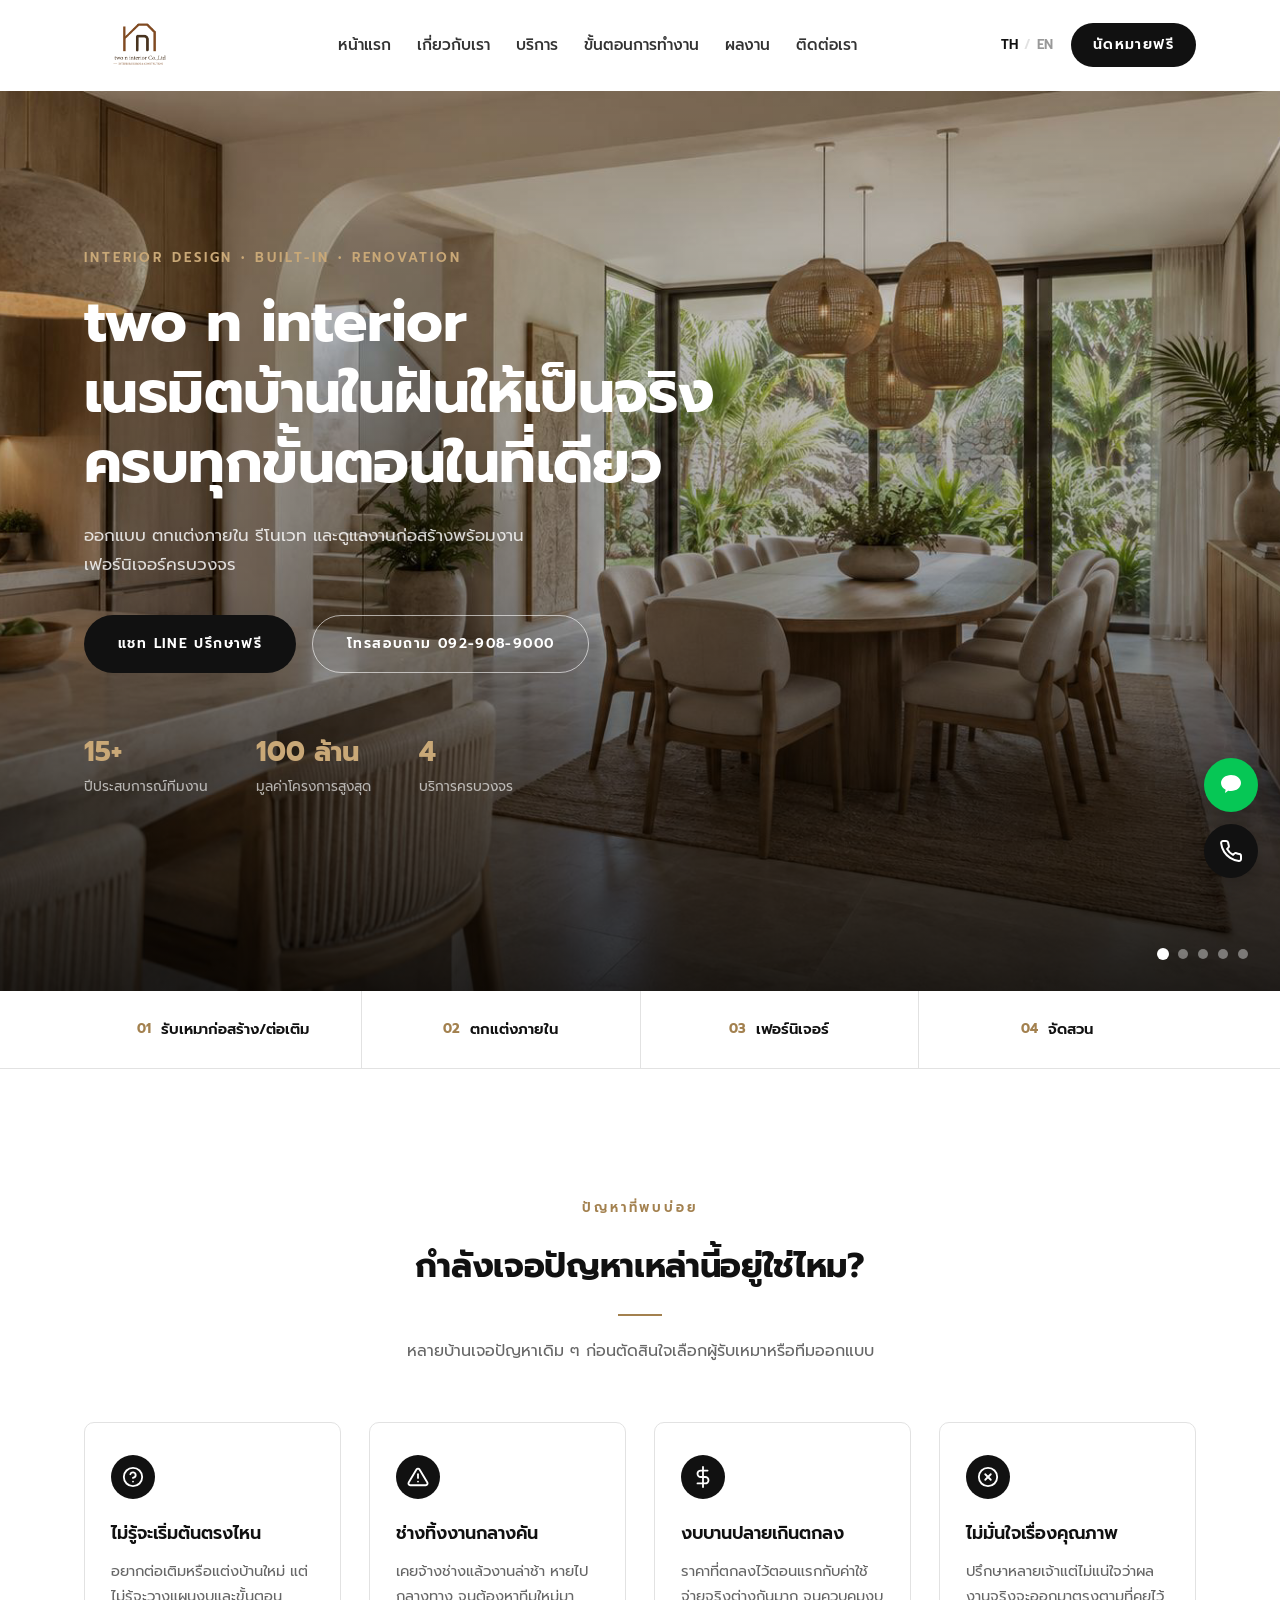
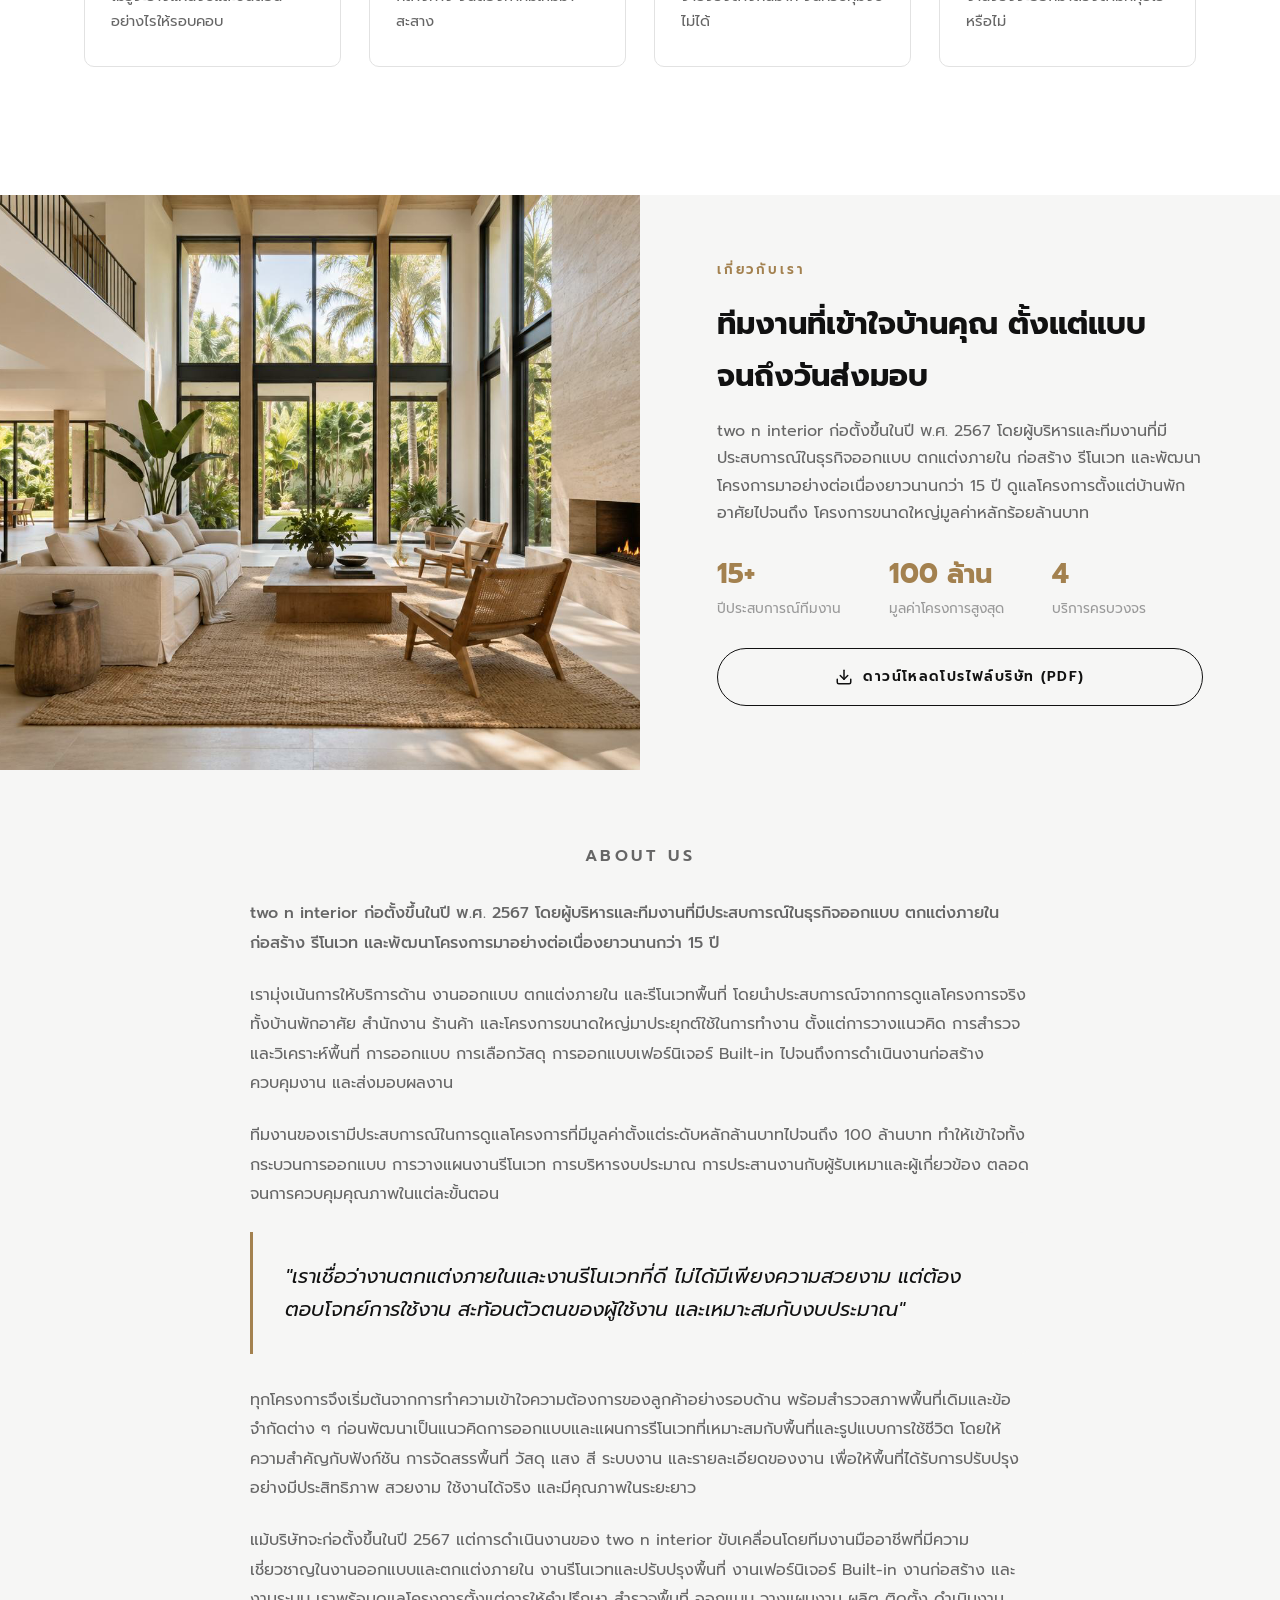
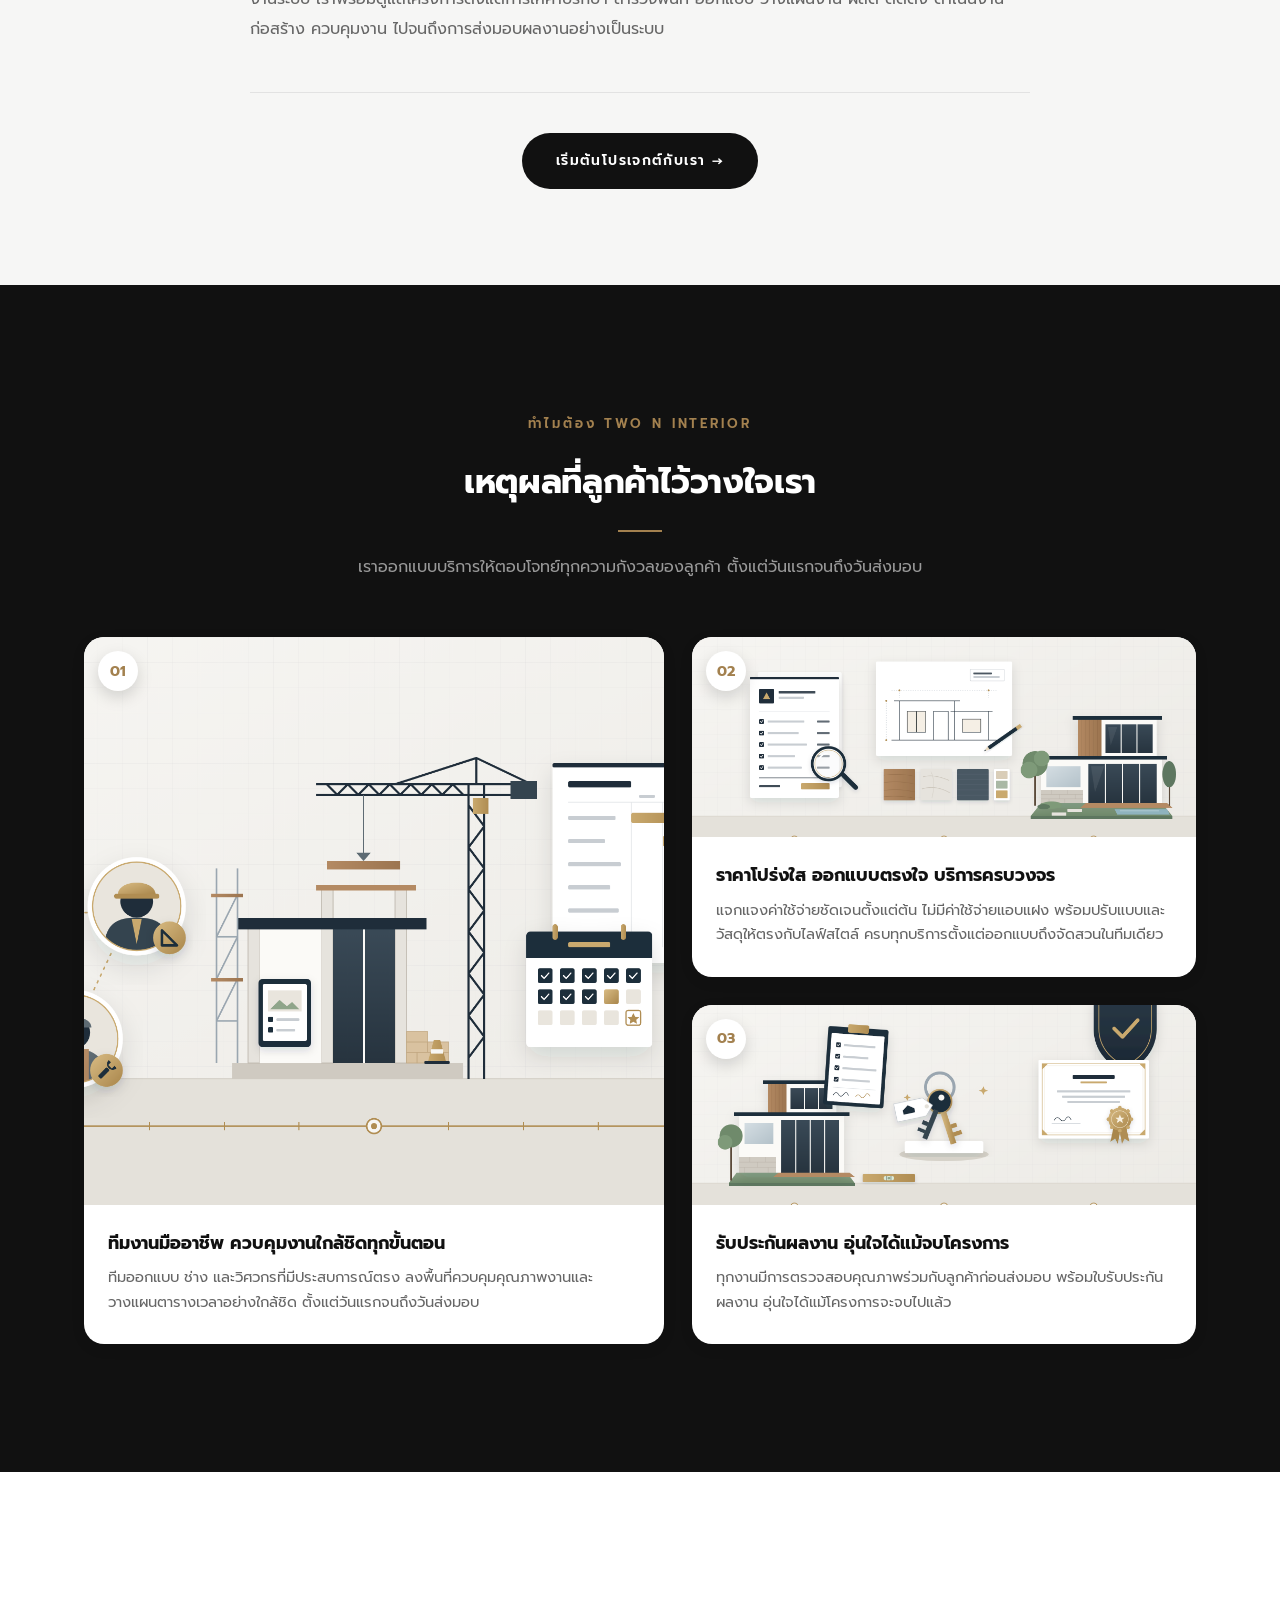
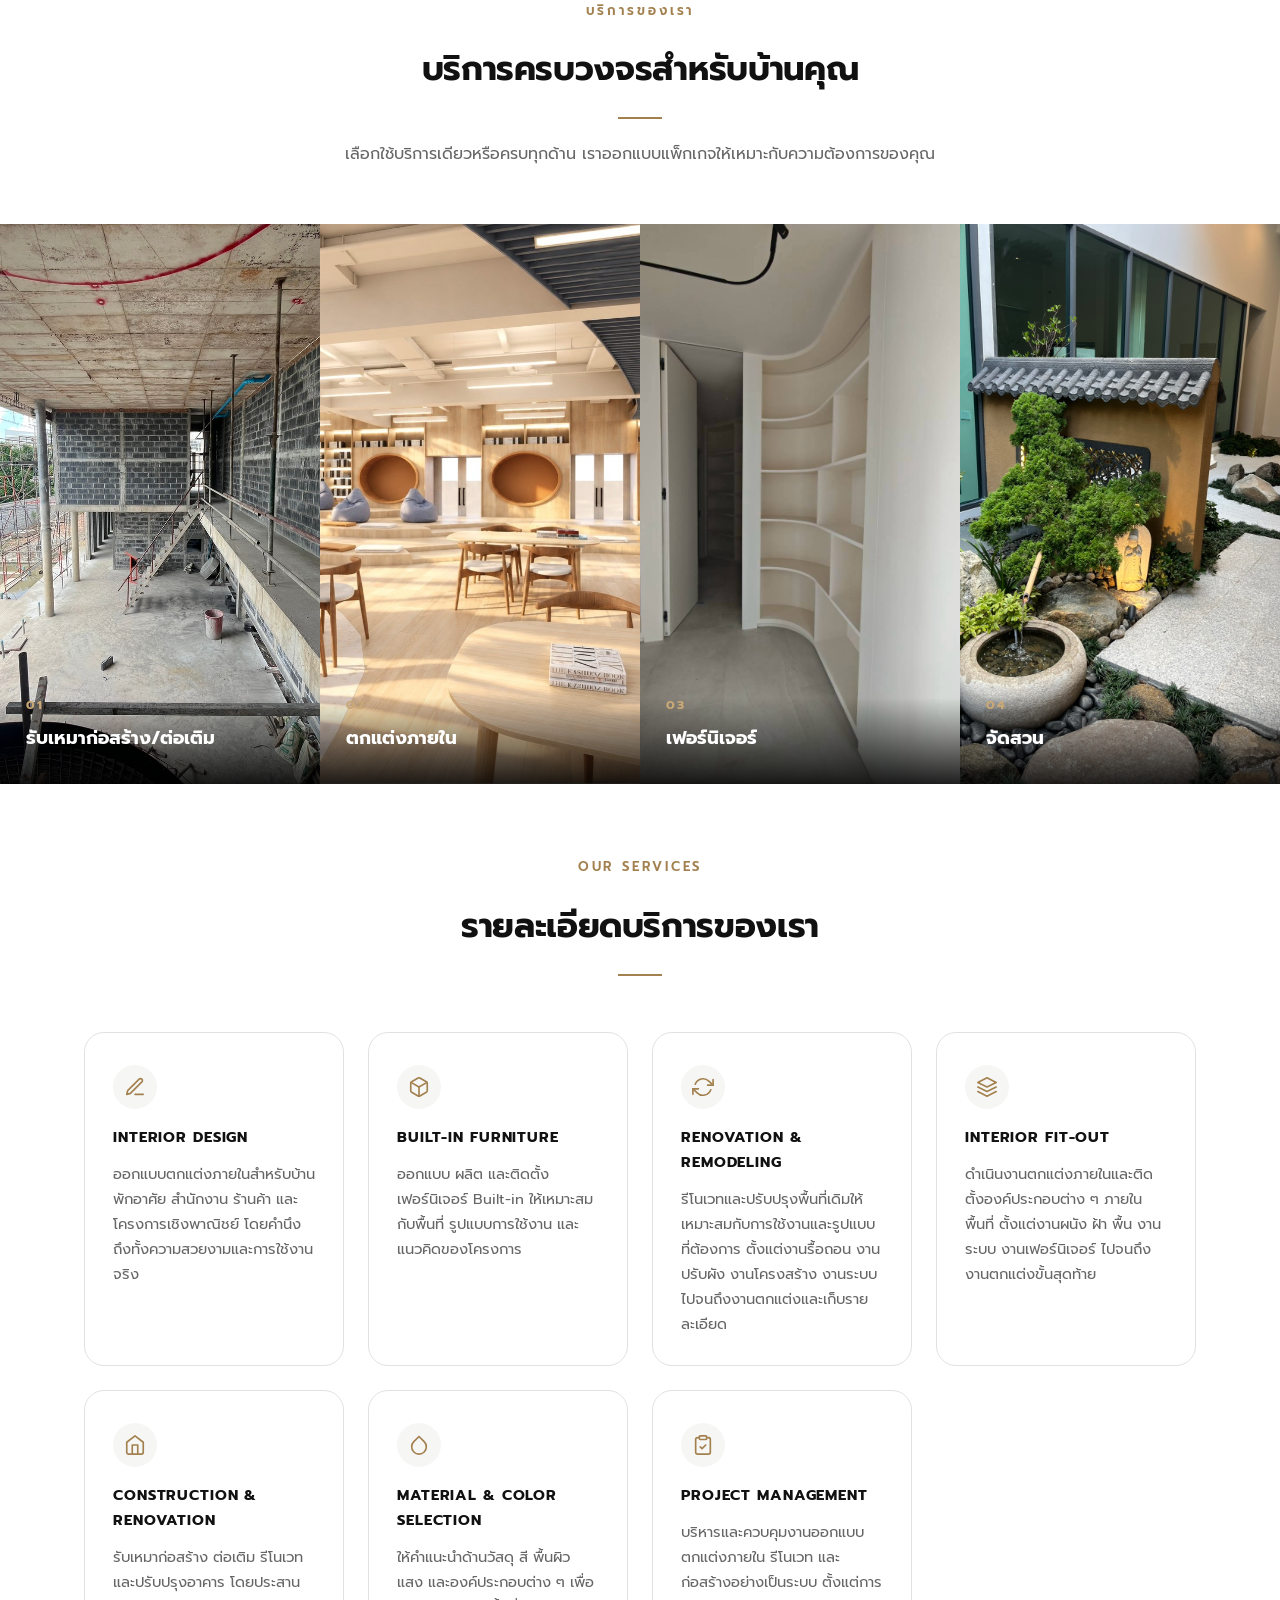
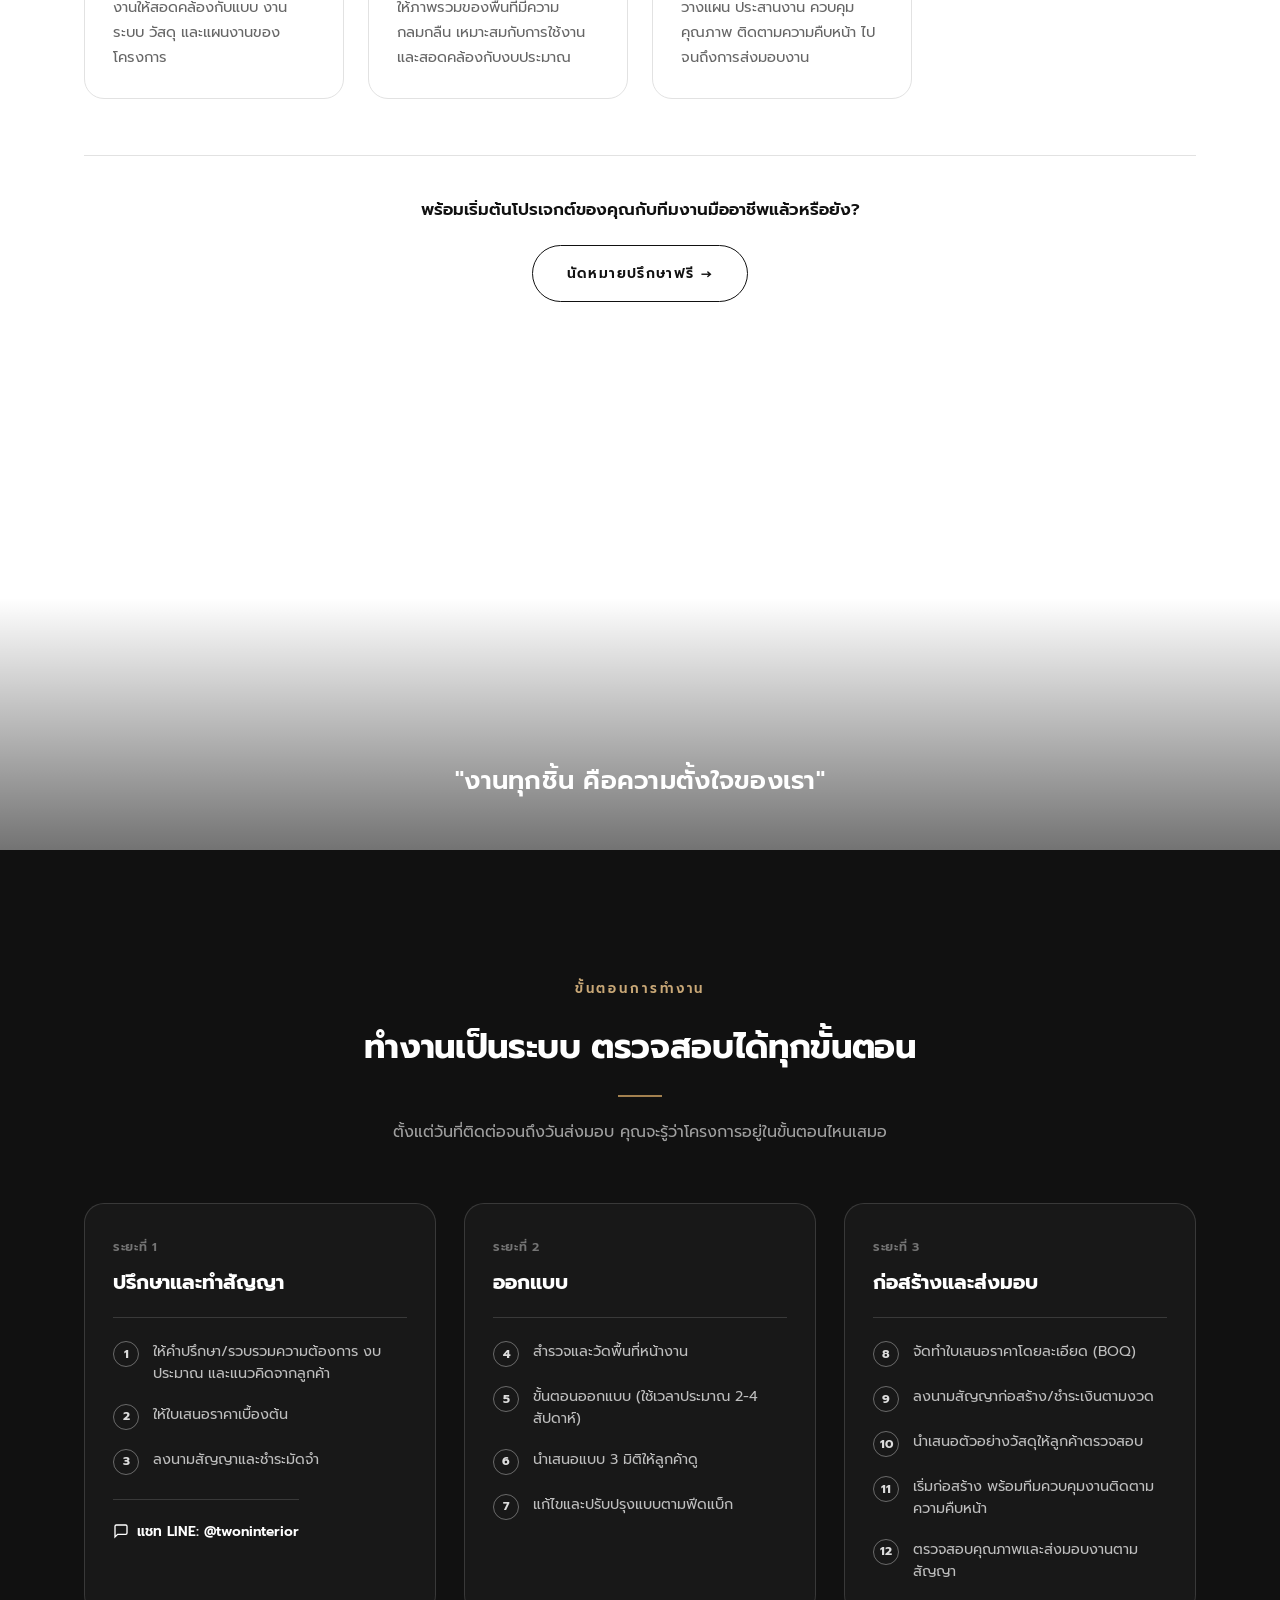
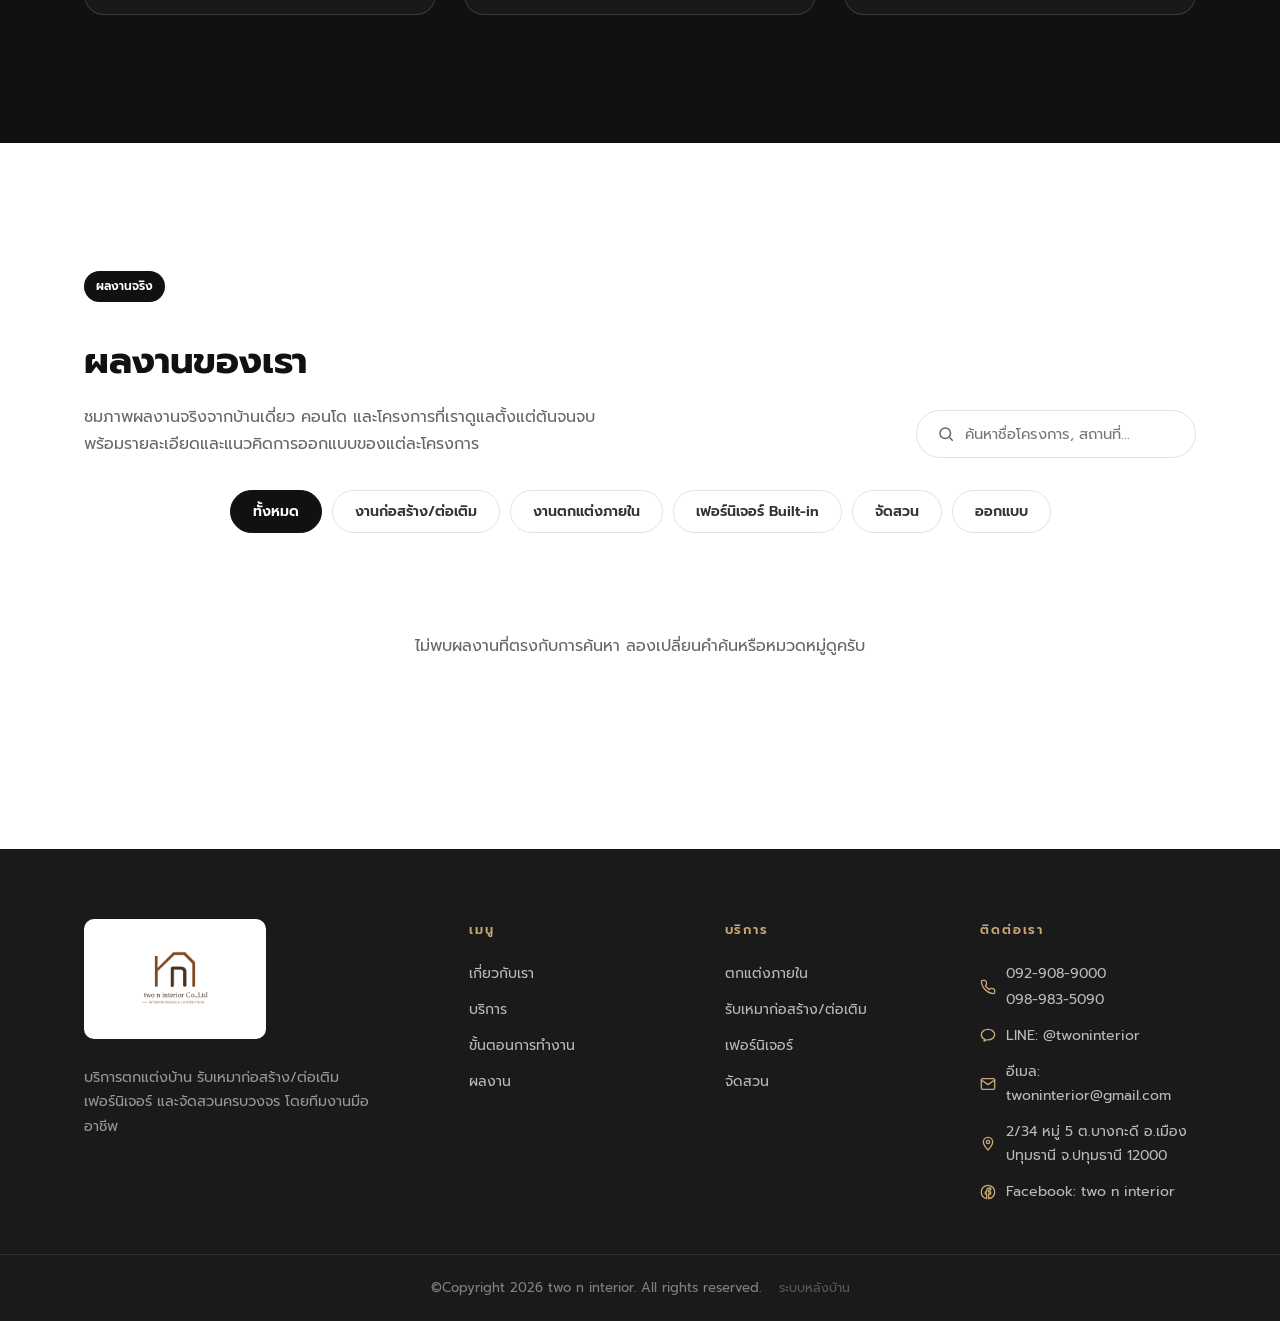
==== index.html @ a7da0d91 "Change link preview image to the Chumphon dining concept render Co-Authored-By: Claude Sonnet 5 <nor" ====
﻿<!DOCTYPE html>
<html lang="th">
<head>
<meta charset="UTF-8">
<meta name="viewport" content="width=device-width, initial-scale=1.0, viewport-fit=cover">
<title>two n interior | ตกแต่งบ้าน รับเหมาก่อสร้าง เฟอร์นิเจอร์ จัดสวน ครบวงจร</title>
<meta name="description" content="two n interior บริการตกแต่งภายใน รับเหมาก่อสร้าง/ต่อเติม เฟอร์นิเจอร์ และจัดสวนครบวงจร โดยทีมงานมืออาชีพ ราคาโปร่งใส รับประกันผลงาน">
<link rel="canonical" href="https://twoninterior.com/">
<link rel="alternate" hreflang="th" href="https://twoninterior.com/">
<link rel="alternate" hreflang="en" href="https://twoninterior.com/en/">
<link rel="alternate" hreflang="x-default" href="https://twoninterior.com/">
<meta property="og:type" content="website">
<meta property="og:site_name" content="two n interior">
<meta property="og:locale" content="th_TH">
<meta property="og:locale:alternate" content="en_US">
<meta property="og:url" content="https://twoninterior.com/">
<meta property="og:title" content="two n interior | ตกแต่งบ้าน รับเหมาก่อสร้าง เฟอร์นิเจอร์ จัดสวน ครบวงจร">
<meta property="og:description" content="two n interior บริการตกแต่งภายใน รับเหมาก่อสร้าง/ต่อเติม เฟอร์นิเจอร์ และจัดสวนครบวงจร โดยทีมงานมืออาชีพ ราคาโปร่งใส รับประกันผลงาน">
<meta property="og:image" content="https://twoninterior.com/images/design/chumphon/chumphon-interior-02-dining.jpg">
<meta name="twitter:card" content="summary_large_image">
<meta name="twitter:title" content="two n interior | ตกแต่งบ้าน รับเหมาก่อสร้าง เฟอร์นิเจอร์ จัดสวน ครบวงจร">
<meta name="twitter:description" content="two n interior บริการตกแต่งภายใน รับเหมาก่อสร้าง/ต่อเติม เฟอร์นิเจอร์ และจัดสวนครบวงจร โดยทีมงานมืออาชีพ ราคาโปร่งใส รับประกันผลงาน">
<meta name="twitter:image" content="https://twoninterior.com/images/design/chumphon/chumphon-interior-02-dining.jpg">
<script type="application/ld+json">
{
  "@context": "https://schema.org",
  "@type": "HomeAndConstructionBusiness",
  "name": "two n interior",
  "url": "https://twoninterior.com/",
  "logo": "https://twoninterior.com/images/two-n-ninterior-transparent.png",
  "image": "https://twoninterior.com/images/Chumphon/langsuan-exterior-01.jpg",
  "description": "บริการออกแบบตกแต่งภายใน รับเหมาก่อสร้าง/ต่อเติม เฟอร์นิเจอร์ Built-in และจัดสวนครบวงจร โดยทีมงานมืออาชีพ",
  "telephone": ["+66929089000", "+66989835090"],
  "email": "twoninterior@gmail.com",
  "priceRange": "$$",
  "address": {
    "@type": "PostalAddress",
    "streetAddress": "2/34 หมู่ 5 ต.บางกะดี อ.เมืองปทุมธานี",
    "addressLocality": "ปทุมธานี",
    "postalCode": "12000",
    "addressCountry": "TH"
  },
  "areaServed": "TH",
  "sameAs": [
    "https://line.me/ti/p/@twoninterior",
    "https://www.facebook.com/share/1dEomzVr29/"
  ]
}
</script>
<link rel="preconnect" href="https://fonts.googleapis.com">
<link rel="preconnect" href="https://fonts.gstatic.com" crossorigin>
<link href="https://fonts.googleapis.com/css2?family=Prompt:wght@300;400;500;600;700&display=swap" rel="stylesheet">
<link rel="stylesheet" href="css/style.css">
</head>
<body>

<div class="scroll-progress" id="scrollProgress"></div>

<!-- ===== Navbar ===== -->
<header class="navbar" id="navbar">
  <div class="container navbar__inner">
    <a href="#hero" class="navbar__logo">
      <img src="images/two-n-ninterior-transparent.png" alt="two n interior" class="logo-img">
    </a>

    <nav class="navbar__nav" id="navMenu">
      <a href="#hero" class="nav-link">หน้าแรก</a>
      <a href="#about" class="nav-link">เกี่ยวกับเรา</a>
      <a href="#services" class="nav-link">บริการ</a>
      <a href="#process" class="nav-link">ขั้นตอนการทำงาน</a>
      <a href="#portfolio" class="nav-link">ผลงาน</a>
      <a href="#contact" class="nav-link">ติดต่อเรา</a>
    </nav>

    <div class="navbar__actions">
      <div class="lang-switch">
        <span class="lang-switch__current">TH</span>
        <span class="lang-switch__sep">/</span>
        <a href="en/index.html" class="lang-switch__link">EN</a>
      </div>
      <a href="#contact" class="btn btn--dark btn--sm">นัดหมายฟรี</a>
      <button class="hamburger" id="hamburger" aria-label="เปิดเมนู" aria-expanded="false" aria-controls="navMenu">
        <span></span><span></span><span></span>
      </button>
    </div>
  </div>
</header>

<main>

  <!-- ===== Hero Section ===== -->
  <section class="hero-slider" id="hero">
    <div class="hero-slider__slides">
      <div class="hero-slider__slide is-active">
        <img src="images/design/chumphon/chumphon-interior-02-dining.jpg" alt="มุมทานอาหารโคมไฟหวาย แบบออกแบบตกแต่งภายในโดย two n interior" loading="lazy">
      </div>
      <div class="hero-slider__slide">
        <img src="images/design/Reignwood Park/image28.png" alt="ห้องนอนสไตล์คลาสสิกโทนน้ำเงิน แบบออกแบบตกแต่งภายในโดย two n interior" loading="lazy">
      </div>
      <div class="hero-slider__slide">
        <img src="images/design/Reignwood Park/image1.png" alt="ห้องครัวโทนไม้อบอุ่น แบบออกแบบตกแต่งภายในโดย two n interior" loading="lazy">
      </div>
      <div class="hero-slider__slide">
        <img src="images/design/Reignwood Park/image13.png" alt="ห้องน้ำหินอ่อนหรูหรา แบบออกแบบตกแต่งภายในโดย two n interior" loading="lazy">
      </div>
      <div class="hero-slider__slide">
        <img src="images/garden/1/S__193953818_0.jpg" alt="ตัวอย่างงานจัดสวนโดย two n interior" loading="lazy">
      </div>
    </div>
    <div class="hero-slider__overlay"></div>

    <div class="container hero-slider__content" data-reveal>
      <p class="eyebrow">INTERIOR DESIGN • BUILT-IN • RENOVATION</p>
      <h1>two n interior<br>เนรมิตบ้านในฝันให้เป็นจริง<br>ครบทุกขั้นตอนในที่เดียว</h1>
      <p class="hero__desc">
        ออกแบบ ตกแต่งภายใน รีโนเวท และดูแลงานก่อสร้างพร้อมงานเฟอร์นิเจอร์ครบวงจร
      </p>
      <div class="hero__cta">
        <a href="#contact" class="btn btn--dark">แชท LINE ปรึกษาฟรี</a>
        <a href="tel:0929089000" class="btn btn--outline-light">โทรสอบถาม 092-908-9000</a>
      </div>
      <div class="hero__stats">
        <div class="hero__stat"><strong>15+</strong><span>ปีประสบการณ์ทีมงาน</span></div>
        <div class="hero__stat"><strong>100 ล้าน</strong><span>มูลค่าโครงการสูงสุด</span></div>
        <div class="hero__stat"><strong>4</strong><span>บริการครบวงจร</span></div>
      </div>
    </div>

    <div class="hero-slider__dots">
      <button type="button" class="hero-slider__dot is-active" data-slide="0" aria-label="ภาพที่ 1"></button>
      <button type="button" class="hero-slider__dot" data-slide="1" aria-label="ภาพที่ 2"></button>
      <button type="button" class="hero-slider__dot" data-slide="2" aria-label="ภาพที่ 3"></button>
      <button type="button" class="hero-slider__dot" data-slide="3" aria-label="ภาพที่ 4"></button>
      <button type="button" class="hero-slider__dot" data-slide="4" aria-label="ภาพที่ 5"></button>
    </div>
  </section>

  <!-- ===== แถบบริการด่วน ===== -->
  <section class="quicknav">
    <div class="container quicknav__row">
      <a href="?filter=construction#portfolio" class="quicknav__item"><span>01</span>รับเหมาก่อสร้าง/ต่อเติม</a>
      <a href="?filter=interior#portfolio" class="quicknav__item"><span>02</span>ตกแต่งภายใน</a>
      <a href="?filter=furniture#portfolio" class="quicknav__item"><span>03</span>เฟอร์นิเจอร์</a>
      <a href="?filter=garden#portfolio" class="quicknav__item"><span>04</span>จัดสวน</a>
    </div>
  </section>

  <!-- ===== ปัญหาของลูกค้า ===== -->
  <section class="section problems">
    <div class="container">
      <div class="section-head" data-reveal>
        <p class="eyebrow eyebrow--center">ปัญหาที่พบบ่อย</p>
        <h2>กำลังเจอปัญหาเหล่านี้อยู่ใช่ไหม?</h2>
        <p class="section-desc">หลายบ้านเจอปัญหาเดิม ๆ ก่อนตัดสินใจเลือกผู้รับเหมาหรือทีมออกแบบ</p>
      </div>
      <div class="grid grid--4">
        <div class="problem-card" data-reveal>
          <div class="problem-card__icon"><svg viewBox="0 0 24 24"><circle cx="12" cy="12" r="10"/><path d="M9.09 9a3 3 0 0 1 5.83 1c0 2-3 3-3 3"/><line x1="12" y1="17" x2="12.01" y2="17"/></svg></div>
          <h3>ไม่รู้จะเริ่มต้นตรงไหน</h3>
          <p>อยากต่อเติมหรือแต่งบ้านใหม่ แต่ไม่รู้จะวางแผนงบและขั้นตอนอย่างไรให้รอบคอบ</p>
        </div>
        <div class="problem-card" data-reveal>
          <div class="problem-card__icon"><svg viewBox="0 0 24 24"><path d="M10.29 3.86L1.82 18a2 2 0 0 0 1.71 3h16.94a2 2 0 0 0 1.71-3L13.71 3.86a2 2 0 0 0-3.42 0z"/><line x1="12" y1="9" x2="12" y2="13"/><line x1="12" y1="17" x2="12.01" y2="17"/></svg></div>
          <h3>ช่างทิ้งงานกลางคัน</h3>
          <p>เคยจ้างช่างแล้วงานล่าช้า หายไปกลางทาง จนต้องหาทีมใหม่มาสะสาง</p>
        </div>
        <div class="problem-card" data-reveal>
          <div class="problem-card__icon"><svg viewBox="0 0 24 24"><line x1="12" y1="1" x2="12" y2="23"/><path d="M17 5H9.5a3.5 3.5 0 0 0 0 7h5a3.5 3.5 0 0 1 0 7H6"/></svg></div>
          <h3>งบบานปลายเกินตกลง</h3>
          <p>ราคาที่ตกลงไว้ตอนแรกกับค่าใช้จ่ายจริงต่างกันมาก จนควบคุมงบไม่ได้</p>
        </div>
        <div class="problem-card" data-reveal>
          <div class="problem-card__icon"><svg viewBox="0 0 24 24"><circle cx="12" cy="12" r="10"/><line x1="15" y1="9" x2="9" y2="15"/><line x1="9" y1="9" x2="15" y2="15"/></svg></div>
          <h3>ไม่มั่นใจเรื่องคุณภาพ</h3>
          <p>ปรึกษาหลายเจ้าแต่ไม่แน่ใจว่าผลงานจริงจะออกมาตรงตามที่คุยไว้หรือไม่</p>
        </div>
      </div>
    </div>
  </section>

  <!-- ===== เกี่ยวกับเรา ===== -->
  <section class="section highlights" id="about">
    <div class="about-split">
      <div class="about-split__media" data-reveal>
        <img src="images/design/chumphon/chumphon-interior-04-living.jpg" alt="ผลงานออกแบบตกแต่งภายในโดยทีมงาน two n interior" loading="lazy">
      </div>
      <div class="about-split__body" data-reveal>
        <p class="eyebrow">เกี่ยวกับเรา</p>
        <h2 class="split__title">ทีมงานที่เข้าใจบ้านคุณ ตั้งแต่แบบจนถึงวันส่งมอบ</h2>
        <p class="split__desc">
          two n interior ก่อตั้งขึ้นในปี พ.ศ. 2567 โดยผู้บริหารและทีมงานที่มีประสบการณ์ในธุรกิจออกแบบ ตกแต่งภายใน
          ก่อสร้าง รีโนเวท และพัฒนาโครงการมาอย่างต่อเนื่องยาวนานกว่า 15 ปี ดูแลโครงการตั้งแต่บ้านพักอาศัยไปจนถึง
          โครงการขนาดใหญ่มูลค่าหลักร้อยล้านบาท
        </p>
        <div class="hero__stats">
          <div class="hero__stat"><strong>15+</strong><span>ปีประสบการณ์ทีมงาน</span></div>
          <div class="hero__stat"><strong>100 ล้าน</strong><span>มูลค่าโครงการสูงสุด</span></div>
          <div class="hero__stat"><strong>4</strong><span>บริการครบวงจร</span></div>
        </div>
        <a href="files/two-n-interior-company-profile.pdf" class="btn btn--outline about-split__brochure" download target="_blank" rel="noopener">
          <svg viewBox="0 0 24 24" fill="none" stroke="currentColor" stroke-width="2" stroke-linecap="round" stroke-linejoin="round"><path d="M21 15v4a2 2 0 0 1-2 2H5a2 2 0 0 1-2-2v-4"/><polyline points="7 10 12 15 17 10"/><line x1="12" y1="15" x2="12" y2="3"/></svg>
          ดาวน์โหลดโปรไฟล์บริษัท (PDF)
        </a>
      </div>
    </div>
    <div class="container">
      <div class="about-story" data-reveal>
        <p class="eyebrow eyebrow--center">ABOUT US</p>
        <p class="about-story__lead">two n interior ก่อตั้งขึ้นในปี พ.ศ. 2567 โดยผู้บริหารและทีมงานที่มีประสบการณ์ในธุรกิจออกแบบ ตกแต่งภายใน ก่อสร้าง รีโนเวท และพัฒนาโครงการมาอย่างต่อเนื่องยาวนานกว่า 15 ปี</p>
        <p>เรามุ่งเน้นการให้บริการด้าน งานออกแบบ ตกแต่งภายใน และรีโนเวทพื้นที่ โดยนำประสบการณ์จากการดูแลโครงการจริง ทั้งบ้านพักอาศัย สำนักงาน ร้านค้า และโครงการขนาดใหญ่มาประยุกต์ใช้ในการทำงาน ตั้งแต่การวางแนวคิด การสำรวจและวิเคราะห์พื้นที่ การออกแบบ การเลือกวัสดุ การออกแบบเฟอร์นิเจอร์ Built-in ไปจนถึงการดำเนินงานก่อสร้าง ควบคุมงาน และส่งมอบผลงาน</p>
        <p>ทีมงานของเรามีประสบการณ์ในการดูแลโครงการที่มีมูลค่าตั้งแต่ระดับหลักล้านบาทไปจนถึง 100 ล้านบาท ทำให้เข้าใจทั้งกระบวนการออกแบบ การวางแผนงานรีโนเวท การบริหารงบประมาณ การประสานงานกับผู้รับเหมาและผู้เกี่ยวข้อง ตลอดจนการควบคุมคุณภาพในแต่ละขั้นตอน</p>
        <blockquote class="about-story__quote">"เราเชื่อว่างานตกแต่งภายในและงานรีโนเวทที่ดี ไม่ได้มีเพียงความสวยงาม แต่ต้องตอบโจทย์การใช้งาน สะท้อนตัวตนของผู้ใช้งาน และเหมาะสมกับงบประมาณ"</blockquote>
        <p>ทุกโครงการจึงเริ่มต้นจากการทำความเข้าใจความต้องการของลูกค้าอย่างรอบด้าน พร้อมสำรวจสภาพพื้นที่เดิมและข้อจำกัดต่าง ๆ ก่อนพัฒนาเป็นแนวคิดการออกแบบและแผนการรีโนเวทที่เหมาะสมกับพื้นที่และรูปแบบการใช้ชีวิต โดยให้ความสำคัญกับฟังก์ชัน การจัดสรรพื้นที่ วัสดุ แสง สี ระบบงาน และรายละเอียดของงาน เพื่อให้พื้นที่ได้รับการปรับปรุงอย่างมีประสิทธิภาพ สวยงาม ใช้งานได้จริง และมีคุณภาพในระยะยาว</p>
        <p>แม้บริษัทจะก่อตั้งขึ้นในปี 2567 แต่การดำเนินงานของ two n interior ขับเคลื่อนโดยทีมงานมืออาชีพที่มีความเชี่ยวชาญในงานออกแบบและตกแต่งภายใน งานรีโนเวทและปรับปรุงพื้นที่ งานเฟอร์นิเจอร์ Built-in งานก่อสร้าง และงานระบบ เราพร้อมดูแลโครงการตั้งแต่การให้คำปรึกษา สำรวจพื้นที่ ออกแบบ วางแผนงาน ผลิต ติดตั้ง ดำเนินงานก่อสร้าง ควบคุมงาน ไปจนถึงการส่งมอบผลงานอย่างเป็นระบบ</p>
        <div class="about-story__cta">
          <a href="#contact" class="btn btn--dark">เริ่มต้นโปรเจกต์กับเรา →</a>
        </div>
      </div>
    </div>
  </section>

  <!-- ===== ทำไมต้องเลือกเรา ===== -->
  <section class="section why-us">
    <div class="container">
      <div class="section-head" data-reveal>
        <p class="eyebrow eyebrow--center">ทำไมต้อง two n interior</p>
        <h2>เหตุผลที่ลูกค้าไว้วางใจเรา</h2>
        <p class="section-desc">เราออกแบบบริการให้ตอบโจทย์ทุกความกังวลของลูกค้า ตั้งแต่วันแรกจนถึงวันส่งมอบ</p>
      </div>

      <div class="reason-grid">
        <div class="reason-card reason-card--featured" data-reveal>
          <div class="reason-card__media">
            <img src="images/image-1790751767792.png" alt="ทีมงานตรวจสอบและควบคุมงานติดตั้งอย่างใกล้ชิด" loading="lazy">
            <span class="reason-card__num">01</span>
          </div>
          <div class="reason-card__body">
            <h3>ทีมงานมืออาชีพ ควบคุมงานใกล้ชิดทุกขั้นตอน</h3>
            <p>ทีมออกแบบ ช่าง และวิศวกรที่มีประสบการณ์ตรง ลงพื้นที่ควบคุมคุณภาพงานและวางแผนตารางเวลาอย่างใกล้ชิด ตั้งแต่วันแรกจนถึงวันส่งมอบ</p>
          </div>
        </div>

        <div class="reason-card" data-reveal>
          <div class="reason-card__media">
            <img src="images/image-1790751278322.png" alt="งานออกแบบตกแต่งภายในคุณภาพสูง ครบทุกพื้นที่ในทีมเดียว" loading="lazy">
            <span class="reason-card__num">02</span>
          </div>
          <div class="reason-card__body">
            <h3>ราคาโปร่งใส ออกแบบตรงใจ บริการครบวงจร</h3>
            <p>แจกแจงค่าใช้จ่ายชัดเจนตั้งแต่ต้น ไม่มีค่าใช้จ่ายแอบแฝง พร้อมปรับแบบและวัสดุให้ตรงกับไลฟ์สไตล์ ครบทุกบริการตั้งแต่ออกแบบถึงจัดสวนในทีมเดียว</p>
          </div>
        </div>

        <div class="reason-card" data-reveal>
          <div class="reason-card__media">
            <img src="images/image-1790751614396.png" alt="โครงการที่ส่งมอบแล้วเสร็จสมบูรณ์ พร้อมใบรับประกันผลงาน" loading="lazy">
            <span class="reason-card__num">03</span>
          </div>
          <div class="reason-card__body">
            <h3>รับประกันผลงาน อุ่นใจได้แม้จบโครงการ</h3>
            <p>ทุกงานมีการตรวจสอบคุณภาพร่วมกับลูกค้าก่อนส่งมอบ พร้อมใบรับประกันผลงาน อุ่นใจได้แม้โครงการจะจบไปแล้ว</p>
          </div>
        </div>
      </div>
    </div>
  </section>

  <!-- ===== รายละเอียดบริการ ===== -->
  <section class="section services" id="services">
    <div class="container">
      <div class="section-head" data-reveal>
        <p class="eyebrow eyebrow--center">บริการของเรา</p>
        <h2>บริการครบวงจรสำหรับบ้านคุณ</h2>
        <p class="section-desc">เลือกใช้บริการเดียวหรือครบทุกด้าน เราออกแบบแพ็กเกจให้เหมาะกับความต้องการของคุณ</p>
      </div>
    </div>
    <div class="service-strip" data-reveal>
      <a href="?filter=construction#portfolio" class="service-strip__item">
        <img src="images/Chumphon/S__192462927_0.jpg" alt="ทีมช่างกำลังปฏิบัติงานก่อสร้างและต่อเติมบ้าน" class="service-strip__media" loading="lazy">
        <div class="service-strip__overlay">
          <span class="service-strip__num">01</span>
          <h3>รับเหมาก่อสร้าง/ต่อเติม</h3>
          <p>ก่อสร้างบ้านใหม่ ต่อเติมพื้นที่ใช้สอย ซ่อมแซมโครงสร้าง โดยทีมช่างที่ควบคุมมาตรฐานงานทุกขั้นตอน</p>
        </div>
      </a>
      <a href="?filter=interior#portfolio" class="service-strip__item">
        <img src="images/Chumphon/S__192462875_0_0.jpg" alt="ตัวอย่างงานตกแต่งภายในโดย two n interior" class="service-strip__media" loading="lazy">
        <div class="service-strip__overlay">
          <span class="service-strip__num">02</span>
          <h3>ตกแต่งภายใน</h3>
          <p>ออกแบบและตกแต่งพื้นที่ภายในบ้าน คอนโด และสำนักงาน ให้สวยงามใช้งานได้จริง ตรงกับไลฟ์สไตล์และงบประมาณของคุณ</p>
        </div>
      </a>
      <a href="?filter=furniture#portfolio" class="service-strip__item">
        <img src="images/Chumphon/langsuan-builtin-01.jpg" alt="ตัวอย่างงานเฟอร์นิเจอร์ Built-in โค้งดีไซน์พิเศษ ผลงานจริงของ two n interior" class="service-strip__media" loading="lazy">
        <div class="service-strip__overlay">
          <span class="service-strip__num">03</span>
          <h3>เฟอร์นิเจอร์</h3>
          <p>ผลิตและจัดหาเฟอร์นิเจอร์ทั้งแบบ Built-in และลอยตัว ออกแบบให้พอดีกับพื้นที่และฟังก์ชันการใช้งานจริง</p>
        </div>
      </a>
      <a href="?filter=garden#portfolio" class="service-strip__item">
        <img src="images/garden/2/S__193953799_0.jpg" alt="ตัวอย่างงานจัดสวนโดย two n interior" class="service-strip__media" loading="lazy">
        <div class="service-strip__overlay">
          <span class="service-strip__num">04</span>
          <h3>จัดสวน</h3>
          <p>ออกแบบและจัดภูมิทัศน์ สวนหน้าบ้าน สวนหลังบ้าน หรือพื้นที่สีเขียวขนาดเล็ก ให้เข้ากับสไตล์บ้านของคุณ</p>
        </div>
      </a>
    </div>
    <div class="container service-details-wrap">
      <div class="section-head" data-reveal>
        <p class="eyebrow eyebrow--center">OUR SERVICES</p>
        <h2>รายละเอียดบริการของเรา</h2>
      </div>
      <div class="service-detail-grid">
        <div class="service-detail-card" data-reveal>
          <span class="service-detail-card__num"><svg viewBox="0 0 24 24"><path d="M12 20h9"/><path d="M16.5 3.5a2.121 2.121 0 0 1 3 3L7 19l-4 1 1-4L16.5 3.5z"/></svg></span>
          <h3>INTERIOR DESIGN</h3>
          <p>ออกแบบตกแต่งภายในสำหรับบ้านพักอาศัย สำนักงาน ร้านค้า และโครงการเชิงพาณิชย์ โดยคำนึงถึงทั้งความสวยงามและการใช้งานจริง</p>
        </div>
        <div class="service-detail-card" data-reveal>
          <span class="service-detail-card__num"><svg viewBox="0 0 24 24"><path d="M21 16V8a2 2 0 0 0-1-1.73l-7-4a2 2 0 0 0-2 0l-7 4A2 2 0 0 0 3 8v8a2 2 0 0 0 1 1.73l7 4a2 2 0 0 0 2 0l7-4A2 2 0 0 0 21 16z"/><polyline points="3.27 6.96 12 12.01 20.73 6.96"/><line x1="12" y1="22.08" x2="12" y2="12"/></svg></span>
          <h3>BUILT-IN FURNITURE</h3>
          <p>ออกแบบ ผลิต และติดตั้งเฟอร์นิเจอร์ Built-in ให้เหมาะสมกับพื้นที่ รูปแบบการใช้งาน และแนวคิดของโครงการ</p>
        </div>
        <div class="service-detail-card" data-reveal>
          <span class="service-detail-card__num"><svg viewBox="0 0 24 24"><polyline points="23 4 23 10 17 10"/><polyline points="1 20 1 14 7 14"/><path d="M3.51 9a9 9 0 0 1 14.85-3.36L23 10M1 14l4.64 4.36A9 9 0 0 0 20.49 15"/></svg></span>
          <h3>RENOVATION &amp; REMODELING</h3>
          <p>รีโนเวทและปรับปรุงพื้นที่เดิมให้เหมาะสมกับการใช้งานและรูปแบบที่ต้องการ ตั้งแต่งานรื้อถอน งานปรับผัง งานโครงสร้าง งานระบบ ไปจนถึงงานตกแต่งและเก็บรายละเอียด</p>
        </div>
        <div class="service-detail-card" data-reveal>
          <span class="service-detail-card__num"><svg viewBox="0 0 24 24"><polygon points="12 2 2 7 12 12 22 7 12 2"/><polyline points="2 17 12 22 22 17"/><polyline points="2 12 12 17 22 12"/></svg></span>
          <h3>INTERIOR FIT-OUT</h3>
          <p>ดำเนินงานตกแต่งภายในและติดตั้งองค์ประกอบต่าง ๆ ภายในพื้นที่ ตั้งแต่งานผนัง ฝ้า พื้น งานระบบ งานเฟอร์นิเจอร์ ไปจนถึงงานตกแต่งขั้นสุดท้าย</p>
        </div>
        <div class="service-detail-card" data-reveal>
          <span class="service-detail-card__num"><svg viewBox="0 0 24 24"><path d="M3 9l9-7 9 7v11a2 2 0 0 1-2 2H5a2 2 0 0 1-2-2z"/><polyline points="9 22 9 12 15 12 15 22"/></svg></span>
          <h3>CONSTRUCTION &amp; RENOVATION</h3>
          <p>รับเหมาก่อสร้าง ต่อเติม รีโนเวท และปรับปรุงอาคาร โดยประสานงานให้สอดคล้องกับแบบ งานระบบ วัสดุ และแผนงานของโครงการ</p>
        </div>
        <div class="service-detail-card" data-reveal>
          <span class="service-detail-card__num"><svg viewBox="0 0 24 24"><path d="M12 2.69l5.66 5.66a8 8 0 1 1-11.31 0z"/></svg></span>
          <h3>MATERIAL &amp; COLOR SELECTION</h3>
          <p>ให้คำแนะนำด้านวัสดุ สี พื้นผิว แสง และองค์ประกอบต่าง ๆ เพื่อให้ภาพรวมของพื้นที่มีความกลมกลืน เหมาะสมกับการใช้งาน และสอดคล้องกับงบประมาณ</p>
        </div>
        <div class="service-detail-card" data-reveal>
          <span class="service-detail-card__num"><svg viewBox="0 0 24 24"><path d="M16 4h2a2 2 0 0 1 2 2v14a2 2 0 0 1-2 2H6a2 2 0 0 1-2-2V6a2 2 0 0 1 2-2h2"/><rect x="8" y="2" width="8" height="4" rx="1" ry="1"/><path d="M9 14l2 2 4-4"/></svg></span>
          <h3>PROJECT MANAGEMENT</h3>
          <p>บริหารและควบคุมงานออกแบบ ตกแต่งภายใน รีโนเวท และก่อสร้างอย่างเป็นระบบ ตั้งแต่การวางแผน ประสานงาน ควบคุมคุณภาพ ติดตามความคืบหน้า ไปจนถึงการส่งมอบงาน</p>
        </div>
      </div>
      <div class="service-details-wrap__cta">
        <p>พร้อมเริ่มต้นโปรเจกต์ของคุณกับทีมงานมืออาชีพแล้วหรือยัง?</p>
        <a href="#contact" class="btn btn--outline">นัดหมายปรึกษาฟรี →</a>
      </div>
    </div>
  </section>

  <!-- ===== วิดีโอคั่นหน้า ===== -->
  <section class="feature-band">
    <video class="feature-band__img" autoplay muted loop playsinline poster="https://images.pexels.com/photos/28729467/pexels-photo-28729467.jpeg?auto=compress&cs=tinysrgb&w=1600" aria-label="วิดีโอตัวอย่างงานตกแต่งภายในระดับพรีเมียมโดย two n interior">
      <source src="https://videos.pexels.com/video-files/3773486/3773486-hd_1920_1080_30fps.mp4" type="video/mp4">
    </video>
    <div class="feature-band__overlay">
      <p class="feature-band__quote">"งานทุกชิ้น คือความตั้งใจของเรา"</p>
    </div>
  </section>

  <!-- ===== ขั้นตอนการทำงาน ===== -->
  <section class="section process" id="process">
    <div class="container">
      <div class="section-head" data-reveal>
        <p class="eyebrow eyebrow--center">ขั้นตอนการทำงาน</p>
        <h2>ทำงานเป็นระบบ ตรวจสอบได้ทุกขั้นตอน</h2>
        <p class="section-desc">ตั้งแต่วันที่ติดต่อจนถึงวันส่งมอบ คุณจะรู้ว่าโครงการอยู่ในขั้นตอนไหนเสมอ</p>
      </div>
      <div class="process-phases">
        <div class="process-phase" data-reveal>
          <p class="process-phase__index">ระยะที่ 1</p>
          <h3 class="process-phase__title">ปรึกษาและทำสัญญา</h3>
          <div class="process-phase__list">
            <div class="process-phase__item">
              <span class="process-phase__num">1</span>
              <p>ให้คำปรึกษา/รวบรวมความต้องการ งบประมาณ และแนวคิดจากลูกค้า</p>
            </div>
            <div class="process-phase__item">
              <span class="process-phase__num">2</span>
              <p>ให้ใบเสนอราคาเบื้องต้น</p>
            </div>
            <div class="process-phase__item">
              <span class="process-phase__num">3</span>
              <p>ลงนามสัญญาและชำระมัดจำ</p>
            </div>
          </div>
          <a href="#contact" class="process-phase__contact">
            <svg viewBox="0 0 24 24" fill="none" stroke="currentColor" stroke-width="2"><path d="M21 15a2 2 0 0 1-2 2H7l-4 4V5a2 2 0 0 1 2-2h14a2 2 0 0 1 2 2z"/></svg>
            แชท LINE: @twoninterior
          </a>
        </div>
        <div class="process-phase" data-reveal>
          <p class="process-phase__index">ระยะที่ 2</p>
          <h3 class="process-phase__title">ออกแบบ</h3>
          <div class="process-phase__list">
            <div class="process-phase__item">
              <span class="process-phase__num">4</span>
              <p>สำรวจและวัดพื้นที่หน้างาน</p>
            </div>
            <div class="process-phase__item">
              <span class="process-phase__num">5</span>
              <p>ขั้นตอนออกแบบ (ใช้เวลาประมาณ 2-4 สัปดาห์)</p>
            </div>
            <div class="process-phase__item">
              <span class="process-phase__num">6</span>
              <p>นำเสนอแบบ 3 มิติให้ลูกค้าดู</p>
            </div>
            <div class="process-phase__item">
              <span class="process-phase__num">7</span>
              <p>แก้ไขและปรับปรุงแบบตามฟีดแบ็ก</p>
            </div>
          </div>
        </div>
        <div class="process-phase" data-reveal>
          <p class="process-phase__index">ระยะที่ 3</p>
          <h3 class="process-phase__title">ก่อสร้างและส่งมอบ</h3>
          <div class="process-phase__list">
            <div class="process-phase__item">
              <span class="process-phase__num">8</span>
              <p>จัดทำใบเสนอราคาโดยละเอียด (BOQ)</p>
            </div>
            <div class="process-phase__item">
              <span class="process-phase__num">9</span>
              <p>ลงนามสัญญาก่อสร้าง/ชำระเงินตามงวด</p>
            </div>
            <div class="process-phase__item">
              <span class="process-phase__num">10</span>
              <p>นำเสนอตัวอย่างวัสดุให้ลูกค้าตรวจสอบ</p>
            </div>
            <div class="process-phase__item">
              <span class="process-phase__num">11</span>
              <p>เริ่มก่อสร้าง พร้อมทีมควบคุมงานติดตามความคืบหน้า</p>
            </div>
            <div class="process-phase__item">
              <span class="process-phase__num">12</span>
              <p>ตรวจสอบคุณภาพและส่งมอบงานตามสัญญา</p>
            </div>
          </div>
        </div>
      </div>
    </div>
  </section>

  <!-- ===== ผลงาน / รีวิว ===== -->
  <section class="section portfolio portfolio-page" id="portfolio">
    <div class="container">
      <div class="portfolio-page-hero__top" data-reveal>
        <div>
          <span class="tag">ผลงานจริง</span>
          <h2 class="portfolio-page-hero__title">ผลงานของเรา</h2>
          <p class="portfolio-page-hero__desc">
            ชมภาพผลงานจริงจากบ้านเดี่ยว คอนโด และโครงการที่เราดูแลตั้งแต่ต้นจนจบ
            พร้อมรายละเอียดและแนวคิดการออกแบบของแต่ละโครงการ
          </p>
        </div>
        <div class="portfolio-search">
          <svg viewBox="0 0 24 24"><circle cx="11" cy="11" r="7"/><path d="m21 21-4.3-4.3"/></svg>
          <input type="text" id="portfolioSearch" placeholder="ค้นหาชื่อโครงการ, สถานที่...">
        </div>
      </div>

      <div class="portfolio-filter" role="tablist" data-reveal>
        <button type="button" class="portfolio-filter__btn is-active" data-filter="all">ทั้งหมด</button>
        <button type="button" class="portfolio-filter__btn" data-filter="construction">งานก่อสร้าง/ต่อเติม</button>
        <button type="button" class="portfolio-filter__btn" data-filter="interior">งานตกแต่งภายใน</button>
        <button type="button" class="portfolio-filter__btn" data-filter="furniture">เฟอร์นิเจอร์ Built-in</button>
        <button type="button" class="portfolio-filter__btn" data-filter="garden">จัดสวน</button>
        <button type="button" class="portfolio-filter__btn" data-filter="design">ออกแบบ</button>
      </div>

      <div class="portfolio-grid" id="portfolioGrid"></div>
      <p class="portfolio-empty" id="portfolioEmpty" hidden>ไม่พบผลงานที่ตรงกับการค้นหา ลองเปลี่ยนคำค้นหรือหมวดหมู่ดูครับ</p>
    </div>
  </section>

</main>

<!-- ===== Footer ===== -->
<footer class="footer">
  <div class="container footer__inner">
    <div class="footer__col footer__col--brand">
      <a href="#hero" class="navbar__logo navbar__logo--footer">
        <img src="images/two-n-ninterior-transparent.png" alt="two n interior" class="logo-img logo-img--footer">
      </a>
      <p>บริการตกแต่งบ้าน รับเหมาก่อสร้าง/ต่อเติม เฟอร์นิเจอร์ และจัดสวนครบวงจร โดยทีมงานมืออาชีพ</p>
    </div>
    <div class="footer__col">
      <h4>เมนู</h4>
      <a href="#about">เกี่ยวกับเรา</a>
      <a href="#services">บริการ</a>
      <a href="#process">ขั้นตอนการทำงาน</a>
      <a href="#portfolio">ผลงาน</a>
    </div>
    <div class="footer__col">
      <h4>บริการ</h4>
      <span>ตกแต่งภายใน</span>
      <span>รับเหมาก่อสร้าง/ต่อเติม</span>
      <span>เฟอร์นิเจอร์</span>
      <span>จัดสวน</span>
    </div>
    <div class="footer__col" id="contact">
      <h4>ติดต่อเรา</h4>
      <span class="footer__contact-item"><svg viewBox="0 0 24 24"><path d="M22 16.92v3a2 2 0 0 1-2.18 2 19.79 19.79 0 0 1-8.63-3.07 19.5 19.5 0 0 1-6-6 19.79 19.79 0 0 1-3.07-8.67A2 2 0 0 1 4.11 2h3a2 2 0 0 1 2 1.72c.127.96.362 1.903.7 2.81a2 2 0 0 1-.45 2.11L8.09 9.91a16 16 0 0 0 6 6l1.27-1.27a2 2 0 0 1 2.11-.45c.907.338 1.85.573 2.81.7A2 2 0 0 1 22 16.92z"/></svg><span class="footer__contact-item__lines"><span>092-908-9000</span><span>098-983-5090</span></span></span>
      <span class="footer__contact-item"><svg viewBox="0 0 24 24" fill="currentColor" stroke="none"><path d="M12 2C6.48 2 2 5.58 2 10c0 2.83 1.87 5.32 4.68 6.75-.15.6-.57 2.24-.66 2.59-.11.42.15.42.32.3.13-.09 2.04-1.39 2.87-1.96.9.13 1.83.2 2.79.2 5.52 0 10-3.58 10-8S17.52 2 12 2z"/></svg>LINE: @twoninterior</span>
      <span class="footer__contact-item"><svg viewBox="0 0 24 24"><path d="M4 4h16c1.1 0 2 .9 2 2v12c0 1.1-.9 2-2 2H4c-1.1 0-2-.9-2-2V6c0-1.1.9-2 2-2z"/><polyline points="22,6 12,13 2,6"/></svg>อีเมล: twoninterior@gmail.com</span>
      <span class="footer__contact-item"><svg viewBox="0 0 24 24"><path d="M12 21s7-7.4 7-12a7 7 0 1 0-14 0c0 4.6 7 12 7 12Z"/><circle cx="12" cy="9" r="2.5"/></svg>2/34 หมู่ 5 ต.บางกะดี อ.เมืองปทุมธานี จ.ปทุมธานี 12000</span>
      <a href="https://www.facebook.com/share/1dEomzVr29/" target="_blank" rel="noopener" class="footer__contact-item"><svg viewBox="0 0 24 24" fill="currentColor" stroke="none"><path d="M22 12c0-5.52-4.48-10-10-10S2 6.48 2 12c0 4.84 3.44 8.87 8 9.8V15H8v-3h2V9.5C10 7.57 11.57 6 13.5 6H16v3h-2c-.55 0-1 .45-1 1v2h3v3h-3v6.95c5.05-.5 9-4.76 9-9.95z"/></svg>Facebook: two n interior</a>
    </div>
  </div>
  <div class="footer__bottom">
    <div class="container footer__bottom-row">
      <p>©Copyright  2026 two n interior. All rights reserved.</p>
      <a href="admin.html" class="footer__admin-link">ระบบหลังบ้าน</a>
    </div>
  </div>
</footer>

<div class="portfolio-modal" id="portfolioModal" hidden>
  <div class="portfolio-modal__backdrop" id="portfolioModalBackdrop"></div>
  <div class="portfolio-modal__dialog" role="dialog" aria-modal="true" aria-label="รายละเอียดผลงาน">
    <div class="portfolio-modal__head">
      <div>
        <span class="tag" id="modalCategory"></span>
        <span class="portfolio-modal__year" id="modalYear"></span>
      </div>
      <button type="button" class="portfolio-modal__close" id="portfolioModalClose" aria-label="ปิดหน้าต่าง">✕</button>
    </div>
    <div class="portfolio-modal__carousel">
      <button type="button" class="portfolio-modal__nav portfolio-modal__nav--prev" id="modalPrev" aria-label="ภาพก่อนหน้า">‹</button>
      <img id="modalImage" src="" alt="">
      <button type="button" class="portfolio-modal__nav portfolio-modal__nav--next" id="modalNext" aria-label="ภาพถัดไป">›</button>
      <span class="portfolio-modal__counter" id="modalCounter"></span>
    </div>
    <div class="portfolio-modal__thumbs" id="modalThumbs"></div>
    <div class="portfolio-modal__body">
      <h2 id="modalTitle"></h2>
      <div class="portfolio-modal__metaRow" id="modalMetaRow"></div>
      <hr>
      <h4>รายละเอียดและแนวคิดการออกแบบ</h4>
      <p id="modalDesc"></p>
      <h4>จุดเด่นและสเปควัสดุโครงการ</h4>
      <div class="portfolio-modal__specs" id="modalSpecs"></div>
      <div class="portfolio-modal__footer">
        <p>ชอบสไตล์โครงการนี้? ให้เราประเมินงบประมาณเบื้องต้นฟรี</p>
        <div class="portfolio-modal__actions">
          <button type="button" class="btn btn--outline" id="modalBack">ย้อนกลับ</button>
          <a href="#contact" class="btn btn--dark">ขอประเมินราคาโครงการแบบนี้ →</a>
        </div>
      </div>
    </div>
  </div>
</div>

<div class="contact-modal" id="contactModal" hidden>
  <div class="contact-modal__backdrop" id="contactModalBackdrop"></div>
  <div class="contact-modal__dialog" role="dialog" aria-modal="true" aria-label="ติดต่อเรา">
    <button type="button" class="contact-modal__close" id="contactModalClose" aria-label="ปิดหน้าต่าง">✕</button>
    <span class="tag">ติดต่อเรา</span>
    <h2>พร้อมเริ่มต้นเปลี่ยนบ้านของคุณแล้วหรือยัง?</h2>
    <p>ทักแชทหรือโทรหาเราวันนี้ รับคำปรึกษาฟรี ไม่มีค่าใช้จ่าย</p>
    <div class="contact-modal__info">
      <div class="contact-modal__item">
        <strong>โทร</strong>
        <a href="tel:0929089000">092-908-9000</a>, <a href="tel:0989835090">098-983-5090</a>
      </div>
      <div class="contact-modal__item">
        <strong>LINE</strong>
        <span>@twoninterior</span>
      </div>
      <div class="contact-modal__item">
        <strong>อีเมล</strong>
        <span>twoninterior@gmail.com</span>
      </div>
      <div class="contact-modal__item">
        <strong>ที่อยู่</strong>
        <span>2/34 หมู่ 5 ต.บางกะดี อ.เมืองปทุมธานี จ.ปทุมธานี 12000</span>
      </div>
      <div class="contact-modal__item">
        <strong>Facebook</strong>
        <a href="https://www.facebook.com/share/1dEomzVr29/" target="_blank" rel="noopener">two n interior</a>
      </div>
    </div>
    <div class="contact-modal__qr">
      <img src="images/qrcode/line-qr.jpg" alt="QR Code สำหรับแอด LINE @twoninterior" loading="lazy">
      <span>สแกน QR Code เพื่อแอด LINE: @twoninterior</span>
    </div>
    <div class="contact-modal__actions">
      <a href="tel:0929089000" class="btn btn--outline">โทร 092-908-9000</a>
    </div>
  </div>
</div>

<div class="float-actions">
  <a href="#contact" class="float-actions__btn float-actions__btn--line" aria-label="แชทผ่าน LINE">
    <svg viewBox="0 0 24 24" fill="currentColor"><path d="M12 2C6.48 2 2 5.58 2 10c0 2.83 1.87 5.32 4.68 6.75-.15.6-.57 2.24-.66 2.59-.11.42.15.42.32.3.13-.09 2.04-1.39 2.87-1.96.9.13 1.83.2 2.79.2 5.52 0 10-3.58 10-8S17.52 2 12 2z"/></svg>
  </a>
  <a href="tel:0929089000" class="float-actions__btn" aria-label="โทรหาเรา">
    <svg viewBox="0 0 24 24" fill="none" stroke="currentColor" stroke-width="2" stroke-linecap="round" stroke-linejoin="round"><path d="M22 16.92v3a2 2 0 0 1-2.18 2 19.79 19.79 0 0 1-8.63-3.07 19.5 19.5 0 0 1-6-6 19.79 19.79 0 0 1-3.07-8.67A2 2 0 0 1 4.11 2h3a2 2 0 0 1 2 1.72c.127.96.362 1.903.7 2.81a2 2 0 0 1-.45 2.11L8.09 9.91a16 16 0 0 0 6 6l1.27-1.27a2 2 0 0 1 2.11-.45c.907.338 1.85.573 2.81.7A2 2 0 0 1 22 16.92z"/></svg>
  </a>
</div>

<button id="backToTop" class="back-to-top" aria-label="เลื่อนขึ้นด้านบนสุด">
  <svg viewBox="0 0 24 24"><path d="M12 19V5M5 12l7-7 7 7"/></svg>
</button>

<script src="https://www.gstatic.com/firebasejs/10.14.1/firebase-app-compat.js"></script>
<script src="https://www.gstatic.com/firebasejs/10.14.1/firebase-firestore-compat.js"></script>
<script src="https://www.gstatic.com/firebasejs/10.14.1/firebase-auth-compat.js"></script>
<script src="js/firebase-config.js"></script>
<script src="js/script.js"></script>
</body>
</html>
---- css/style.css ----
/* ============ Variables & Reset ============ */
:root {
  --black: #111111;
  --near-black: #1a1a1a;
  --dark-gray: #333333;
  --mid-gray: #666666;
  --light-gray: #999999;
  --border-gray: #e2e2e2;
  --bg-soft: #f6f6f5;
  --white: #ffffff;
  --gold: #a3814f;
  --gold-light: #c9a877;

  --font: 'Prompt', 'Segoe UI', sans-serif;
  --radius: 10px;
  --radius-lg: 20px;
  --shadow-sm: 0 4px 16px rgba(0, 0, 0, 0.06);
  --shadow-md: 0 12px 32px rgba(0, 0, 0, 0.08);
  --container-w: 1160px;
  --transition: 0.25s ease;
}

* {
  box-sizing: border-box;
  margin: 0;
  padding: 0;
}

html {
  scroll-behavior: smooth;
}

body {
  font-family: var(--font);
  color: var(--dark-gray);
  background: var(--white);
  line-height: 1.7;
  -webkit-font-smoothing: antialiased;
}

img {
  max-width: 100%;
  display: block;
}

a {
  text-decoration: none;
  color: inherit;
}

ul {
  list-style: none;
}

button {
  font-family: inherit;
  cursor: pointer;
  border: none;
  background: none;
}

.container {
  max-width: var(--container-w);
  margin: 0 auto;
  padding: 0 24px;
}

.section {
  padding: 128px 0;
}

@media (max-width: 768px) {
  .section {
    padding: 72px 0;
  }
}

/* ============ Reveal animation ============ */
[data-reveal] {
  opacity: 0;
  transform: translateY(24px);
  transition: opacity 0.6s ease, transform 0.6s ease;
}

[data-reveal].is-visible {
  opacity: 1;
  transform: translateY(0);
}

/* ============ Buttons ============ */
.btn {
  display: inline-flex;
  align-items: center;
  justify-content: center;
  padding: 16px 34px;
  border-radius: 999px;
  font-weight: 600;
  font-size: 0.86rem;
  text-transform: uppercase;
  letter-spacing: 0.1em;
  transition: transform var(--transition), box-shadow var(--transition), background var(--transition), color var(--transition), border-color var(--transition);
  white-space: nowrap;
}

.btn--dark {
  background: var(--black);
  color: var(--white);
}

.btn--dark:hover {
  background: var(--dark-gray);
  transform: translateY(-2px);
  box-shadow: var(--shadow-md);
}

.btn--outline {
  background: transparent;
  color: var(--black);
  border: 1.5px solid var(--black);
}

.about-split__brochure {
  margin-top: 28px;
  gap: 10px;
}

.about-split__brochure svg {
  width: 18px;
  height: 18px;
  flex-shrink: 0;
}

.btn--outline:hover {
  background: var(--black);
  border-color: var(--gold);
  color: var(--white);
  transform: translateY(-2px);
}

.btn--outline-light {
  background: transparent;
  color: var(--white);
  border: 1.5px solid rgba(255, 255, 255, 0.6);
}

.btn--outline-light:hover {
  background: rgba(255, 255, 255, 0.12);
  transform: translateY(-2px);
}

.btn--sm {
  padding: 10px 22px;
  font-size: 0.88rem;
}

/* ============ Navbar ============ */
.navbar {
  position: sticky;
  top: 0;
  z-index: 100;
  background: rgba(255, 255, 255, 0.92);
  backdrop-filter: blur(10px);
  border-bottom: 1px solid transparent;
  transition: border-color var(--transition), box-shadow var(--transition);
}

.navbar.is-scrolled {
  border-bottom-color: var(--border-gray);
  box-shadow: var(--shadow-sm);
}

/* ============ Scroll progress bar ============ */
.scroll-progress {
  position: fixed;
  top: 0;
  left: 0;
  width: 0%;
  height: 3px;
  background: linear-gradient(90deg, var(--gold), var(--gold-light));
  z-index: 300;
  transition: width 0.1s linear;
}

/* ============ Floating quick-contact buttons ============ */
.float-actions {
  position: fixed;
  right: 22px;
  bottom: 22px;
  z-index: 150;
  display: flex;
  flex-direction: column;
  gap: 12px;
}

.float-actions__btn {
  width: 54px;
  height: 54px;
  border-radius: 50%;
  display: flex;
  align-items: center;
  justify-content: center;
  background: var(--black);
  color: var(--white);
  box-shadow: 0 10px 24px rgba(0, 0, 0, 0.22);
  transition: transform var(--transition), background var(--transition);
}

.float-actions__btn:hover {
  transform: translateY(-3px) scale(1.05);
  background: var(--gold);
}

.float-actions__btn svg {
  width: 24px;
  height: 24px;
}

.float-actions__btn--line {
  background: #06c755;
}

.float-actions__btn--line:hover {
  background: #05a648;
}

@media (max-width: 768px) {
  .float-actions {
    right: 14px;
    bottom: 14px;
  }

  .float-actions__btn {
    width: 48px;
    height: 48px;
  }

  .float-actions__btn svg {
    width: 21px;
    height: 21px;
  }
}

.navbar__inner {
  display: flex;
  align-items: center;
  justify-content: space-between;
  height: 90px;
}

.navbar__logo {
  font-size: 1.35rem;
  font-weight: 700;
  letter-spacing: 0.02em;
  color: var(--black);
  display: flex;
  align-items: center;
}

.navbar__logo span {
  font-weight: 300;
  color: var(--mid-gray);
}

.logo-img {
  height: 74px;
  width: auto;
}

.navbar__nav {
  display: flex;
  gap: 26px;
}

.nav-link {
  font-size: 0.96rem;
  font-weight: 500;
  color: var(--dark-gray);
  position: relative;
  padding: 4px 0;
  transition: color var(--transition);
}

.nav-link::after {
  content: '';
  position: absolute;
  left: 0;
  bottom: -2px;
  width: 0;
  height: 2px;
  background: var(--gold);
  transition: width var(--transition);
}

.nav-link:hover {
  color: var(--black);
}

.nav-link:hover::after {
  width: 100%;
}

.navbar__actions {
  display: flex;
  align-items: center;
  gap: 18px;
}

.lang-switch {
  display: flex;
  align-items: center;
  gap: 6px;
  font-size: 0.82rem;
  font-weight: 600;
}

.lang-switch__current {
  color: var(--black);
}

.lang-switch__sep {
  color: var(--border-gray);
}

.lang-switch__link {
  color: var(--light-gray);
  transition: color var(--transition);
}

.lang-switch__link:hover {
  color: var(--black);
}

.hamburger {
  display: none;
  flex-direction: column;
  justify-content: center;
  gap: 5px;
  width: 32px;
  height: 32px;
}

.hamburger span {
  display: block;
  height: 2px;
  background: var(--black);
  border-radius: 2px;
  transition: transform var(--transition), opacity var(--transition);
}

/* ============ Hero ============ */
.hero-slider {
  position: relative;
  height: 100vh;
  min-height: 560px;
  max-height: 900px;
  display: flex;
  align-items: center;
  overflow: hidden;
}

.hero-slider__slides {
  position: absolute;
  inset: 0;
}

.hero-slider__slide {
  position: absolute;
  inset: 0;
  opacity: 0;
  transition: opacity 1.2s ease;
}

.hero-slider__slide.is-active {
  opacity: 1;
}

.hero-slider__slide img {
  display: block;
  width: 100%;
  height: 100%;
  object-fit: cover;
}

.hero-slider__overlay {
  position: absolute;
  inset: 0;
  background: linear-gradient(180deg, rgba(0, 0, 0, 0.15) 0%, rgba(0, 0, 0, 0.35) 55%, rgba(0, 0, 0, 0.82) 100%);
}

.hero-slider__content {
  position: relative;
  z-index: 2;
  padding-bottom: 40px;
  width: 100%;
}

.hero-slider .eyebrow {
  color: var(--gold-light);
}

.hero-slider h1 {
  font-size: 3.6rem;
  font-weight: 700;
  line-height: 1.22;
  color: var(--white);
  margin-bottom: 24px;
  letter-spacing: -0.01em;
}

.hero-slider .hero__desc {
  color: rgba(255, 255, 255, 0.82);
}

.hero-slider .hero__stat strong {
  color: var(--gold-light);
}

.hero-slider .hero__stat span {
  color: rgba(255, 255, 255, 0.65);
}

.hero-slider__dots {
  position: absolute;
  right: 32px;
  bottom: 32px;
  z-index: 2;
  display: flex;
  gap: 10px;
}

.hero-slider__dot {
  width: 10px;
  height: 10px;
  border-radius: 50%;
  background: rgba(255, 255, 255, 0.4);
  padding: 0;
  transition: background var(--transition), transform var(--transition);
}

.hero-slider__dot:hover {
  background: rgba(255, 255, 255, 0.7);
}

.hero-slider__dot.is-active {
  background: var(--white);
  transform: scale(1.2);
}

@media (max-width: 768px) {
  .hero-slider {
    height: 100svh;
    min-height: 520px;
  }

  .hero-slider h1 {
    font-size: 2rem;
  }

  .hero-slider__content {
    padding-bottom: 32px;
  }

  .hero-slider__dots {
    right: 50%;
    transform: translateX(50%);
    bottom: 20px;
  }
}

/* ============ Quick services nav strip ============ */
.quicknav {
  border-bottom: 1px solid var(--border-gray);
}

.quicknav__row {
  display: flex;
  flex-wrap: wrap;
}

.quicknav__item {
  flex: 1 1 0;
  min-width: 220px;
  display: flex;
  align-items: center;
  justify-content: center;
  gap: 10px;
  padding: 26px 16px;
  font-size: 0.92rem;
  font-weight: 600;
  color: var(--black);
  text-align: center;
  border-right: 1px solid var(--border-gray);
  transition: background var(--transition), color var(--transition);
}

.quicknav__item:last-child {
  border-right: none;
}

.quicknav__item span {
  color: var(--gold);
  font-weight: 700;
  font-size: 0.82rem;
}

.quicknav__item:hover {
  background: var(--black);
  color: var(--white);
}

.quicknav__item:hover span {
  color: var(--gold-light);
}

@media (max-width: 768px) {
  .quicknav__item {
    flex: 1 1 50%;
    border-bottom: 1px solid var(--border-gray);
  }
}

.eyebrow {
  display: inline-block;
  font-size: 0.82rem;
  font-weight: 600;
  letter-spacing: 0.22em;
  color: var(--gold);
  text-transform: uppercase;
  margin-bottom: 18px;
}

.eyebrow--center {
  display: block;
  text-align: center;
}

.hero__desc {
  font-size: 1.05rem;
  color: var(--mid-gray);
  max-width: 520px;
  margin-bottom: 36px;
}

.hero__cta {
  display: flex;
  flex-wrap: wrap;
  gap: 16px;
  margin-bottom: 56px;
}

.hero__stats {
  display: flex;
  gap: 48px;
}

.hero__stat {
  display: flex;
  flex-direction: column;
}

.hero__stat strong {
  font-size: 1.7rem;
  font-weight: 700;
  color: var(--gold);
}

.hero__stat span {
  font-size: 0.85rem;
  color: var(--light-gray);
}

/* ============ Section head ============ */
.section-head {
  max-width: 640px;
  margin: 0 auto 56px;
  text-align: center;
}

.section-head h2 {
  font-size: 2.1rem;
  font-weight: 700;
  color: var(--black);
  margin-bottom: 22px;
  letter-spacing: -0.01em;
  position: relative;
  padding-bottom: 22px;
}

.section-head h2::after {
  content: '';
  position: absolute;
  left: 50%;
  bottom: 0;
  transform: translateX(-50%);
  width: 44px;
  height: 2px;
  background: var(--gold);
}

.section-desc {
  color: var(--mid-gray);
  font-size: 1rem;
}

/* ============ Grids ============ */
.grid {
  display: grid;
  gap: 28px;
}

.grid--4 {
  grid-template-columns: repeat(4, 1fr);
}

/* ============ Problem cards ============ */
.problems {
  background: var(--white);
}

.problem-card {
  padding: 32px 26px;
  border: 1px solid var(--border-gray);
  border-radius: var(--radius);
  transition: box-shadow var(--transition), transform var(--transition);
}

.problem-card:hover {
  box-shadow: var(--shadow-sm);
  transform: translateY(-4px);
}

.problem-card__icon {
  width: 44px;
  height: 44px;
  border-radius: 50%;
  background: var(--black);
  color: var(--white);
  display: flex;
  align-items: center;
  justify-content: center;
  font-weight: 700;
  font-size: 1.1rem;
  margin-bottom: 20px;
}

.problem-card__icon svg {
  width: 22px;
  height: 22px;
  fill: none;
  stroke: currentColor;
  stroke-width: 2;
  stroke-linecap: round;
  stroke-linejoin: round;
}

.problem-card h3 {
  font-size: 1.1rem;
  color: var(--black);
  margin-bottom: 10px;
  font-weight: 600;
}

.problem-card p {
  font-size: 0.92rem;
  color: var(--mid-gray);
}

/* ============ Feature cards ============ */
.highlights {
  background: var(--bg-soft);
  padding: 0;
}

/* ============ About story (full company profile text) ============ */
.about-story {
  max-width: 780px;
  margin: 0 auto;
  padding: 72px 0 96px;
}

.about-story .eyebrow--center {
  margin-bottom: 28px;
}

.about-story p {
  color: var(--mid-gray);
  font-size: 1rem;
  line-height: 1.85;
  margin-bottom: 22px;
}

.about-story p:last-child {
  margin-bottom: 0;
}

.about-story__lead {
  font-size: 1.18rem;
  color: var(--black);
  font-weight: 500;
  line-height: 1.75;
}

.about-story__quote {
  margin: 12px 0 32px;
  padding: 28px 32px;
  border-left: 3px solid var(--gold);
  background: var(--bg-soft);
  border-radius: 0 var(--radius) var(--radius) 0;
  font-size: 1.25rem;
  font-style: italic;
  color: var(--black);
  line-height: 1.65;
}

.about-story__cta {
  text-align: center;
  margin-top: 48px;
  padding-top: 40px;
  border-top: 1px solid var(--border-gray);
}

.about-story__cta p {
  color: var(--black);
  font-weight: 600;
  font-size: 1.05rem;
  margin-bottom: 20px;
}

/* ============ Services ============ */
.service-details-wrap {
  padding-top: 72px;
}

.service-detail-grid {
  display: grid;
  grid-template-columns: repeat(auto-fit, minmax(260px, 1fr));
  gap: 24px;
  margin-top: 48px;
}

.service-detail-card {
  position: relative;
  padding: 32px 28px 28px;
  border: 1px solid var(--border-gray);
  border-radius: var(--radius-lg);
  transition: border-color var(--transition), box-shadow var(--transition), transform var(--transition);
}

.service-detail-card:hover {
  border-color: var(--gold-light);
  box-shadow: var(--shadow-md);
  transform: translateY(-5px);
}

.service-detail-card__num {
  display: inline-flex;
  align-items: center;
  justify-content: center;
  width: 44px;
  height: 44px;
  border-radius: 50%;
  background: var(--bg-soft);
  color: var(--gold);
  font-weight: 700;
  font-size: 0.82rem;
  margin-bottom: 16px;
  transition: background var(--transition), color var(--transition);
}

.service-detail-card__num svg {
  width: 22px;
  height: 22px;
  fill: none;
  stroke: currentColor;
  stroke-width: 1.8;
  stroke-linecap: round;
  stroke-linejoin: round;
}

.service-detail-card:hover .service-detail-card__num {
  background: var(--black);
  color: var(--gold-light);
}

.service-detail-card h3 {
  font-size: 0.92rem;
  letter-spacing: 0.06em;
  color: var(--black);
  font-weight: 700;
  margin-bottom: 12px;
}

.service-detail-card p {
  color: var(--mid-gray);
  font-size: 0.92rem;
  line-height: 1.7;
}

.service-details-wrap__cta {
  text-align: center;
  margin-top: 56px;
  padding-top: 40px;
  border-top: 1px solid var(--border-gray);
}

.service-details-wrap__cta p {
  color: var(--black);
  font-weight: 600;
  font-size: 1.05rem;
  margin-bottom: 20px;
}

.service-strip {
  display: flex;
  width: 100%;
  height: 560px;
  overflow: hidden;
}

.service-strip__item {
  position: relative;
  flex: 1 1 0%;
  min-width: 0;
  overflow: hidden;
  display: block;
  transition: flex-grow 0.8s cubic-bezier(0.22, 1, 0.36, 1);
}

.service-strip__item:hover {
  flex-grow: 2.2;
}

.service-strip__media {
  display: block;
  width: 100%;
  height: 100%;
  object-fit: cover;
  transition: transform 0.9s cubic-bezier(0.22, 1, 0.36, 1);
}

.service-strip__item:hover .service-strip__media {
  transform: scale(1.06);
}

.service-strip__overlay {
  position: absolute;
  inset: auto 0 0 0;
  padding: 30px 26px;
  background: linear-gradient(to top, rgba(0, 0, 0, 0.85), rgba(0, 0, 0, 0) 72%);
  color: var(--white);
}

.service-strip__num {
  display: block;
  font-size: 0.78rem;
  letter-spacing: 0.18em;
  font-weight: 700;
  color: var(--gold-light);
  margin-bottom: 8px;
}

.service-strip__overlay h3 {
  font-size: 1.15rem;
  font-weight: 700;
  color: var(--white);
}

.service-strip__overlay p {
  font-size: 0.85rem;
  line-height: 1.55;
  color: rgba(255, 255, 255, 0.85);
  max-height: 0;
  opacity: 0;
  margin-top: 0;
  overflow: hidden;
  transition: max-height 0.7s cubic-bezier(0.22, 1, 0.36, 1), opacity 0.6s ease 0.1s, margin-top 0.7s cubic-bezier(0.22, 1, 0.36, 1);
}

.service-strip__item:hover .service-strip__overlay p {
  max-height: 140px;
  opacity: 1;
  margin-top: 10px;
}

@media (max-width: 768px) {
  .service-strip {
    flex-direction: column;
    height: auto;
  }

  .service-strip__item {
    flex: none;
    height: 260px;
  }

  .service-strip__item:hover {
    flex: none;
  }

  .service-strip__overlay p {
    max-height: 140px;
    opacity: 1;
    margin-top: 10px;
  }
}

.back-to-top {
  position: fixed;
  right: 24px;
  bottom: 158px;
  width: 48px;
  height: 48px;
  border-radius: 50%;
  background: var(--black);
  color: var(--white);
  display: flex;
  align-items: center;
  justify-content: center;
  box-shadow: var(--shadow-md);
  opacity: 0;
  visibility: hidden;
  transform: translateY(10px);
  transition: opacity var(--transition), transform var(--transition), background var(--transition);
  z-index: 90;
}

.back-to-top.is-visible {
  opacity: 1;
  visibility: visible;
  transform: translateY(0);
}

.back-to-top:hover {
  background: var(--dark-gray);
}

.back-to-top svg {
  width: 20px;
  height: 20px;
  fill: none;
  stroke: currentColor;
  stroke-width: 2;
  stroke-linecap: round;
  stroke-linejoin: round;
}

@media (max-width: 768px) {
  .back-to-top {
    right: 16px;
    bottom: 138px;
    width: 44px;
    height: 44px;
  }
}

.about-split {
  display: grid;
  grid-template-columns: 1fr 1fr;
  min-height: 560px;
}

.about-split__media {
  position: relative;
  overflow: hidden;
  background: var(--bg-soft);
}

.about-split__media img {
  position: absolute;
  inset: 0;
  width: 100%;
  height: 100%;
  object-fit: cover;
  transition: transform 0.9s cubic-bezier(0.22, 1, 0.36, 1);
}

.about-split__media:hover img {
  transform: scale(1.06);
}

.about-split__body {
  display: flex;
  flex-direction: column;
  justify-content: center;
  padding: 64px clamp(24px, 6vw, 96px);
}

.split__title {
  font-size: 1.9rem;
  font-weight: 700;
  color: var(--black);
  margin-bottom: 16px;
}

.split__desc {
  color: var(--mid-gray);
  margin-bottom: 24px;
  font-size: 1rem;
}

/* ============ Why-us reason cards ============ */
.why-us {
  background: var(--black);
}

.why-us .section-head h2 {
  color: var(--white);
}

.why-us .section-desc {
  color: var(--light-gray);
}

.reason-grid {
  display: grid;
  grid-template-columns: 1.15fr 1fr;
  grid-template-rows: repeat(2, 1fr);
  gap: 28px;
  min-height: 620px;
}

.reason-card {
  background: var(--white);
  border-radius: var(--radius-lg);
  overflow: hidden;
  box-shadow: var(--shadow-sm);
  transition: transform var(--transition), box-shadow var(--transition);
  display: flex;
  flex-direction: column;
}

.reason-card--featured {
  grid-row: 1 / 3;
}

.reason-card:hover {
  transform: translateY(-6px);
  box-shadow: var(--shadow-md);
}

.reason-card__media {
  position: relative;
  flex: 1;
  min-height: 200px;
  overflow: hidden;
}

.reason-card__media img {
  position: absolute;
  inset: 0;
  width: 100%;
  height: 100%;
  object-fit: cover;
  transition: transform 0.9s cubic-bezier(0.22, 1, 0.36, 1);
}

.reason-card:hover .reason-card__media img {
  transform: scale(1.08);
}

.reason-card__num {
  position: absolute;
  top: 14px;
  left: 14px;
  width: 40px;
  height: 40px;
  border-radius: 50%;
  background: var(--white);
  color: var(--gold);
  font-weight: 700;
  font-size: 0.9rem;
  display: flex;
  align-items: center;
  justify-content: center;
  box-shadow: 0 6px 16px rgba(0, 0, 0, 0.15);
}

.reason-card__body {
  padding: 26px 24px 30px;
}

.reason-card__body h3 {
  font-size: 1.1rem;
  font-weight: 700;
  color: var(--black);
  margin-bottom: 10px;
  line-height: 1.4;
}

.reason-card__body p {
  color: var(--mid-gray);
  font-size: 0.92rem;
  line-height: 1.65;
}

@media (max-width: 900px) {
  .reason-grid {
    grid-template-columns: 1fr;
    grid-template-rows: none;
    min-height: 0;
  }

  .reason-card--featured {
    grid-row: auto;
  }

  .reason-card__media {
    height: 260px;
    flex: none;
  }
}

/* ============ Full-width feature band ============ */
.feature-band {
  position: relative;
  height: 420px;
  overflow: hidden;
}

.feature-band__img {
  display: block;
  width: 100%;
  height: 100%;
  object-fit: cover;
}

.feature-band__overlay {
  position: absolute;
  inset: 0;
  background: linear-gradient(180deg, rgba(0, 0, 0, 0) 40%, rgba(0, 0, 0, 0.55) 100%);
  display: flex;
  align-items: flex-end;
  justify-content: center;
  padding-bottom: 48px;
}

.feature-band__quote {
  color: var(--white);
  font-size: 1.6rem;
  font-weight: 600;
  text-align: center;
  letter-spacing: 0.01em;
  padding: 0 24px;
}

@media (max-width: 768px) {
  .feature-band {
    height: 280px;
  }

  .feature-band__quote {
    font-size: 1.15rem;
  }
}

@media (max-width: 768px) {
  .about-split {
    grid-template-columns: 1fr;
    min-height: 0;
  }

  .about-split__media {
    height: 260px;
  }

  .about-split__body {
    padding: 40px 24px;
  }
}

/* ============ Process / Steps ============ */
.process {
  background: var(--black);
  color: var(--white);
}

.process .section-head h2 {
  color: var(--white);
}

.process .section-desc {
  color: rgba(255, 255, 255, 0.6);
}

.process .eyebrow {
  color: var(--gold-light);
}

.process-phases {
  display: grid;
  grid-template-columns: repeat(3, 1fr);
  gap: 28px;
}

.process-phase {
  border: 1px solid rgba(255, 255, 255, 0.14);
  border-radius: var(--radius-lg);
  background: rgba(255, 255, 255, 0.03);
  padding: 32px 28px;
}

.process-phase__index {
  font-size: 0.78rem;
  font-weight: 600;
  letter-spacing: 0.06em;
  text-transform: uppercase;
  color: rgba(255, 255, 255, 0.4);
  margin-bottom: 8px;
}

.process-phase__title {
  font-size: 1.25rem;
  font-weight: 700;
  color: var(--white);
  margin-bottom: 22px;
  padding-bottom: 18px;
  border-bottom: 1px solid rgba(255, 255, 255, 0.14);
}

.process-phase__list {
  display: flex;
  flex-direction: column;
  gap: 18px;
}

.process-phase__item {
  display: flex;
  gap: 14px;
  align-items: flex-start;
}

.process-phase__num {
  flex-shrink: 0;
  width: 26px;
  height: 26px;
  border-radius: 50%;
  border: 1.5px solid rgba(255, 255, 255, 0.35);
  display: flex;
  align-items: center;
  justify-content: center;
  font-size: 0.76rem;
  font-weight: 700;
  color: rgba(255, 255, 255, 0.85);
  margin-top: 1px;
}

.process-phase__item p {
  font-size: 0.9rem;
  line-height: 1.55;
  color: rgba(255, 255, 255, 0.72);
}

.process-phase__contact {
  display: inline-flex;
  align-items: center;
  gap: 8px;
  margin-top: 24px;
  padding-top: 20px;
  border-top: 1px solid rgba(255, 255, 255, 0.14);
  font-size: 0.86rem;
  font-weight: 600;
  color: var(--white);
  transition: opacity var(--transition);
}

.process-phase__contact svg {
  width: 16px;
  height: 16px;
  flex-shrink: 0;
}

.process-phase__contact:hover {
  opacity: 0.7;
}

@media (max-width: 1024px) {
  .process-phases {
    grid-template-columns: 1fr;
  }
}

/* ============ Portfolio ============ */
body.modal-open {
  overflow: hidden;
}

/* ============ Image lightbox ============ */
.about-split__media img,
.reason-card__media img,
.portfolio-modal__carousel img {
  cursor: zoom-in;
}

.img-lightbox {
  position: fixed;
  inset: 0;
  z-index: 300;
  display: flex;
  align-items: center;
  justify-content: center;
  padding: 24px;
}

.img-lightbox[hidden] {
  display: none;
}

.img-lightbox__backdrop {
  position: absolute;
  inset: 0;
  background: rgba(0, 0, 0, 0.85);
}

.img-lightbox__img {
  position: relative;
  z-index: 1;
  max-width: 100%;
  max-height: 90vh;
  border-radius: var(--radius);
  box-shadow: var(--shadow-md);
  cursor: default;
}

.img-lightbox__close {
  position: absolute;
  top: 20px;
  right: 24px;
  z-index: 2;
  width: 44px;
  height: 44px;
  border-radius: 50%;
  background: rgba(255, 255, 255, 0.15);
  color: var(--white);
  font-size: 1.2rem;
  display: flex;
  align-items: center;
  justify-content: center;
  transition: background var(--transition);
}

.img-lightbox__close:hover {
  background: rgba(255, 255, 255, 0.3);
}

@media (max-width: 768px) {
  .img-lightbox__close {
    top: 12px;
    right: 12px;
  }
}

.portfolio-page-hero__top {
  display: flex;
  justify-content: space-between;
  align-items: flex-end;
  gap: 24px;
  flex-wrap: wrap;
  margin-bottom: 32px;
}

.portfolio-page-hero__title {
  font-size: 2.3rem;
  font-weight: 700;
  color: var(--black);
  margin: 14px 0 12px;
  letter-spacing: -0.01em;
}

.portfolio-page-hero__desc {
  color: var(--mid-gray);
  max-width: 520px;
  font-size: 1rem;
}

.portfolio-search {
  display: flex;
  align-items: center;
  gap: 10px;
  border: 1.5px solid var(--border-gray);
  border-radius: 999px;
  padding: 12px 20px;
  min-width: 280px;
}

.portfolio-search svg {
  width: 18px;
  height: 18px;
  flex-shrink: 0;
  fill: none;
  stroke: var(--mid-gray);
  stroke-width: 2;
}

.portfolio-search input {
  border: none;
  outline: none;
  background: transparent;
  font-family: inherit;
  font-size: 0.92rem;
  color: var(--black);
  width: 100%;
}

.portfolio-grid {
  display: grid;
  grid-template-columns: repeat(3, 1fr);
  gap: 28px;
  margin-top: 40px;
}

.portfolio-empty {
  text-align: center;
  color: var(--mid-gray);
  padding: 60px 0;
}

.portfolio-item {
  border: 1px solid var(--border-gray);
  border-radius: var(--radius-lg);
  overflow: hidden;
  cursor: pointer;
  transition: transform var(--transition), box-shadow var(--transition);
}

.portfolio-item:hover {
  transform: translateY(-4px);
  box-shadow: var(--shadow-md);
}

.portfolio-item__media {
  position: relative;
  height: 280px;
  overflow: hidden;
}

.portfolio-item__media img {
  width: 100%;
  height: 100%;
  object-fit: cover;
  display: block;
  transition: transform var(--transition);
}

.portfolio-item:hover .portfolio-item__media img {
  transform: scale(1.06);
}

.portfolio-item__badge {
  position: absolute;
  top: 12px;
  font-size: 0.72rem;
  font-weight: 700;
  padding: 5px 12px;
  border-radius: 999px;
  z-index: 1;
}

.portfolio-item__badge--category {
  left: 12px;
  background: var(--black);
  color: var(--white);
}

.portfolio-item__badge--year {
  right: 12px;
  background: rgba(255, 255, 255, 0.92);
  color: var(--black);
}

.portfolio-item__overlay {
  position: absolute;
  inset: 0;
  display: flex;
  align-items: center;
  justify-content: center;
  background: rgba(0, 0, 0, 0);
  opacity: 0;
  transition: opacity var(--transition), background var(--transition);
}

.portfolio-item:hover .portfolio-item__overlay {
  opacity: 1;
  background: rgba(0, 0, 0, 0.4);
}

.portfolio-item__view {
  display: inline-flex;
  align-items: center;
  gap: 8px;
  background: var(--white);
  color: var(--black);
  font-weight: 600;
  font-size: 0.85rem;
  padding: 10px 20px;
  border-radius: 999px;
  transform: translateY(8px);
  transition: transform var(--transition);
}

.portfolio-item:hover .portfolio-item__view {
  transform: translateY(0);
}

.portfolio-item__meta {
  position: absolute;
  left: 0;
  right: 0;
  bottom: 0;
  display: flex;
  justify-content: space-between;
  align-items: center;
  padding: 10px 14px;
  background: linear-gradient(0deg, rgba(0, 0, 0, 0.6), transparent);
  color: var(--white);
  font-size: 0.78rem;
}

.portfolio-item__meta span:first-child {
  display: inline-flex;
  align-items: center;
  gap: 4px;
}

.portfolio-item__body {
  padding: 20px 22px 24px;
}

.portfolio-item__body h3 {
  font-size: 1.05rem;
  font-weight: 700;
  color: var(--black);
  margin-bottom: 8px;
}

.portfolio-item__body p {
  font-size: 0.88rem;
  color: var(--mid-gray);
  display: -webkit-box;
  -webkit-line-clamp: 2;
  line-clamp: 2;
  -webkit-box-orient: vertical;
  overflow: hidden;
}

/* ============ Portfolio modal ============ */
.portfolio-modal {
  position: fixed;
  inset: 0;
  z-index: 200;
  display: flex;
  align-items: center;
  justify-content: center;
  padding: 24px;
}

.portfolio-modal[hidden] {
  display: none;
}

.portfolio-modal__backdrop {
  position: absolute;
  inset: 0;
  background: rgba(0, 0, 0, 0.6);
}

.portfolio-modal__dialog {
  position: relative;
  z-index: 1;
  background: var(--white);
  border-radius: var(--radius-lg);
  max-width: 760px;
  width: 100%;
  max-height: 90vh;
  overflow-y: auto;
  box-shadow: var(--shadow-md);
}

.portfolio-modal__head {
  display: flex;
  justify-content: space-between;
  align-items: center;
  padding: 20px 24px;
}

.portfolio-modal__year {
  margin-left: 10px;
  font-size: 0.85rem;
  color: var(--mid-gray);
}

.portfolio-modal__close {
  width: 36px;
  height: 36px;
  border-radius: 50%;
  display: flex;
  align-items: center;
  justify-content: center;
  font-size: 1.1rem;
  color: var(--mid-gray);
  transition: background var(--transition), color var(--transition);
}

.portfolio-modal__close:hover {
  background: var(--bg-soft);
  color: var(--black);
}

.portfolio-modal__carousel {
  position: relative;
  background: var(--bg-soft);
  touch-action: pan-y;
  cursor: grab;
}

.portfolio-modal__carousel:active {
  cursor: grabbing;
}

.portfolio-modal__carousel img {
  width: 100%;
  height: 360px;
  object-fit: cover;
  display: block;
}

.portfolio-modal__nav {
  position: absolute;
  top: 50%;
  transform: translateY(-50%);
  width: 40px;
  height: 40px;
  border-radius: 50%;
  background: rgba(255, 255, 255, 0.9);
  display: flex;
  align-items: center;
  justify-content: center;
  font-size: 1.3rem;
  color: var(--black);
  transition: background var(--transition);
}

.portfolio-modal__nav:hover {
  background: var(--white);
}

.portfolio-modal__nav--prev {
  left: 16px;
}

.portfolio-modal__nav--next {
  right: 16px;
}

.portfolio-modal__counter {
  position: absolute;
  bottom: 14px;
  left: 50%;
  transform: translateX(-50%);
  background: rgba(0, 0, 0, 0.6);
  color: var(--white);
  font-size: 0.78rem;
  padding: 4px 12px;
  border-radius: 999px;
}

.portfolio-modal__thumbs {
  display: flex;
  gap: 10px;
  padding: 14px 24px;
  overflow-x: auto;
  background: var(--bg-soft);
}

.portfolio-modal__thumbs img {
  width: 64px;
  height: 64px;
  object-fit: cover;
  border-radius: var(--radius);
  cursor: pointer;
  opacity: 0.55;
  border: 2px solid transparent;
  flex-shrink: 0;
  transition: opacity var(--transition), border-color var(--transition);
}

.portfolio-modal__thumbs img.is-active {
  opacity: 1;
  border-color: var(--black);
}

.portfolio-modal__body {
  padding: 24px;
}

.portfolio-modal__body h2 {
  font-size: 1.4rem;
  font-weight: 700;
  color: var(--black);
  margin-bottom: 14px;
}

.portfolio-modal__metaRow {
  display: flex;
  flex-wrap: wrap;
  gap: 18px;
  font-size: 0.85rem;
  color: var(--mid-gray);
  margin-bottom: 18px;
}

.portfolio-modal__metaRow span {
  display: inline-flex;
  align-items: center;
  gap: 6px;
}

.portfolio-modal__body hr {
  border: none;
  border-top: 1px solid var(--border-gray);
  margin: 18px 0;
}

.portfolio-modal__body h4 {
  font-size: 0.95rem;
  font-weight: 700;
  color: var(--black);
  margin-bottom: 10px;
}

.portfolio-modal__body > p {
  color: var(--mid-gray);
  font-size: 0.92rem;
  margin-bottom: 20px;
}

.portfolio-modal__specs {
  display: grid;
  grid-template-columns: 1fr 1fr;
  gap: 10px;
  background: var(--bg-soft);
  border-radius: var(--radius);
  padding: 18px;
  margin-bottom: 4px;
}

.portfolio-modal__specs div {
  font-size: 0.88rem;
  color: var(--dark-gray);
}

.portfolio-modal__footer {
  display: flex;
  justify-content: space-between;
  align-items: center;
  flex-wrap: wrap;
  gap: 14px;
  padding-top: 20px;
  margin-top: 20px;
  border-top: 1px solid var(--border-gray);
}

.portfolio-modal__footer p {
  font-size: 0.88rem;
  color: var(--mid-gray);
  margin: 0;
}

.portfolio-modal__actions {
  display: flex;
  gap: 10px;
}

@media (max-width: 1024px) {
  .portfolio-grid {
    grid-template-columns: repeat(2, 1fr);
  }
}

@media (max-width: 768px) {
  .portfolio-page-hero__top {
    align-items: stretch;
  }

  .portfolio-page-hero__title {
    font-size: 1.8rem;
  }

  .portfolio-search {
    min-width: 0;
  }

  .portfolio-grid {
    grid-template-columns: 1fr;
  }

  .portfolio-modal {
    padding: 0;
  }

  .portfolio-modal__dialog {
    max-height: 100vh;
    border-radius: 0;
  }

  .portfolio-modal__carousel img {
    height: 240px;
  }

  .portfolio-modal__specs {
    grid-template-columns: 1fr;
  }

  .portfolio-modal__footer {
    flex-direction: column;
    align-items: flex-start;
  }
}

/* ============ Contact modal ============ */
.contact-modal {
  position: fixed;
  inset: 0;
  z-index: 200;
  display: flex;
  align-items: center;
  justify-content: center;
  padding: 24px;
}

.contact-modal[hidden] {
  display: none;
}

.contact-modal__backdrop {
  position: absolute;
  inset: 0;
  background: rgba(0, 0, 0, 0.6);
}

.contact-modal__dialog {
  position: relative;
  z-index: 1;
  background: var(--white);
  border-radius: var(--radius-lg);
  max-width: 460px;
  width: 100%;
  max-height: 90vh;
  overflow-y: auto;
  box-shadow: var(--shadow-md);
  padding: 40px 36px 36px;
  text-align: center;
}

.contact-modal__close {
  position: absolute;
  top: 16px;
  right: 16px;
  width: 36px;
  height: 36px;
  border-radius: 50%;
  display: flex;
  align-items: center;
  justify-content: center;
  font-size: 1.1rem;
  color: var(--mid-gray);
  transition: background var(--transition), color var(--transition);
}

.contact-modal__close:hover {
  background: var(--bg-soft);
  color: var(--black);
}

.contact-modal__dialog h2 {
  font-size: 1.4rem;
  font-weight: 700;
  color: var(--black);
  margin: 12px 0 10px;
}

.contact-modal__dialog > p {
  color: var(--mid-gray);
  font-size: 0.95rem;
  margin-bottom: 26px;
}

.contact-modal__info {
  display: flex;
  flex-direction: column;
  gap: 14px;
  text-align: left;
  border-top: 1px solid var(--border-gray);
  border-bottom: 1px solid var(--border-gray);
  padding: 22px 0;
  margin-bottom: 26px;
}

.contact-modal__item {
  display: flex;
  gap: 10px;
  font-size: 0.92rem;
}

.contact-modal__item strong {
  flex-shrink: 0;
  width: 60px;
  color: var(--black);
}

.contact-modal__item span,
.contact-modal__item a {
  color: var(--mid-gray);
}

.contact-modal__actions {
  display: flex;
  gap: 12px;
  justify-content: center;
  flex-wrap: wrap;
}

.contact-modal__qr {
  display: flex;
  flex-direction: column;
  align-items: center;
  gap: 10px;
  margin-bottom: 22px;
}

.contact-modal__qr img {
  width: 160px;
  height: 160px;
  border-radius: var(--radius);
  border: 1px solid var(--border-gray);
}

.contact-modal__qr span {
  font-size: 0.85rem;
  color: var(--mid-gray);
}

@media (max-width: 600px) {
  .contact-modal__dialog {
    padding: 32px 24px 28px;
  }
}

.portfolio-filter {
  display: flex;
  flex-wrap: wrap;
  justify-content: center;
  gap: 10px;
  margin-bottom: 40px;
}

.portfolio-filter__btn {
  padding: 10px 22px;
  border-radius: 999px;
  border: 1.5px solid var(--border-gray);
  background: var(--white);
  color: var(--dark-gray);
  font-size: 0.88rem;
  font-weight: 600;
  transition: background var(--transition), color var(--transition), border-color var(--transition);
}

.portfolio-filter__btn:hover {
  border-color: var(--black);
}

.portfolio-filter__btn.is-active {
  background: var(--black);
  color: var(--white);
  border-color: var(--black);
}

.tag {
  display: inline-block;
  font-size: 0.75rem;
  font-weight: 600;
  color: var(--white);
  background: var(--black);
  padding: 5px 12px;
  border-radius: 999px;
  margin-bottom: 14px;
}

/* ============ Footer ============ */
.footer {
  background: var(--near-black);
  color: rgba(255, 255, 255, 0.7);
}

.footer__inner {
  display: grid;
  grid-template-columns: 1.6fr 1fr 1fr 1fr;
  gap: 40px;
  padding: 70px 24px 50px;
}

.footer__col {
  display: flex;
  flex-direction: column;
  gap: 12px;
}

.footer__col--brand p {
  font-size: 0.9rem;
  margin-top: 14px;
  color: rgba(255, 255, 255, 0.55);
  max-width: 300px;
}

.navbar__logo--footer {
  color: var(--white);
  background: var(--white);
  padding: 14px 22px;
  border-radius: var(--radius);
  width: fit-content;
}

.navbar__logo--footer span {
  color: rgba(255, 255, 255, 0.5);
}

.logo-img--footer {
  height: 92px;
}

.footer__col h4 {
  color: var(--gold-light);
  font-size: 0.8rem;
  font-weight: 600;
  text-transform: uppercase;
  letter-spacing: 0.14em;
  margin-bottom: 10px;
}

.footer__col a,
.footer__col span {
  font-size: 0.88rem;
  transition: color var(--transition);
}

.footer__col a:hover {
  color: var(--gold-light);
}

.footer__contact-item {
  display: flex;
  align-items: center;
  gap: 10px;
}

.footer__contact-item__lines {
  display: flex;
  flex-direction: column;
  gap: 2px;
}

.footer__contact-item svg {
  width: 16px;
  height: 16px;
  flex-shrink: 0;
  color: var(--gold-light);
  fill: none;
  stroke: currentColor;
  stroke-width: 2;
  stroke-linecap: round;
  stroke-linejoin: round;
}

.footer__bottom {
  border-top: 1px solid rgba(255, 255, 255, 0.1);
  padding: 22px 0;
}

.footer__bottom p {
  font-size: 0.82rem;
  color: rgba(255, 255, 255, 0.45);
  text-align: center;
}

.footer__bottom-row {
  display: flex;
  align-items: center;
  justify-content: center;
  gap: 18px;
  flex-wrap: wrap;
  position: relative;
}

.footer__admin-link {
  font-size: 0.78rem;
  color: rgba(255, 255, 255, 0.28);
  transition: color var(--transition);
}

.footer__admin-link:hover {
  color: var(--gold-light);
}

/* ============ Responsive ============ */
@media (max-width: 1024px) {
  .grid--4 {
    grid-template-columns: repeat(2, 1fr);
  }

  .footer__inner {
    grid-template-columns: 1fr 1fr;
  }
}

@media (max-width: 768px) {
  .navbar__nav {
    position: fixed;
    top: 78px;
    left: 0;
    right: 0;
    background: var(--white);
    flex-direction: column;
    align-items: flex-start;
    padding: 20px 24px 28px;
    gap: 4px;
    border-bottom: 1px solid var(--border-gray);
    box-shadow: var(--shadow-sm);
    transform: translateY(-12px);
    opacity: 0;
    pointer-events: none;
    transition: transform var(--transition), opacity var(--transition);
  }

  .navbar__nav.is-open {
    transform: translateY(0);
    opacity: 1;
    pointer-events: auto;
  }

  .nav-link {
    width: 100%;
    padding: 12px 0;
  }

  .navbar__actions .btn--sm {
    display: none;
  }

  .hamburger {
    display: flex;
  }

  .hero__stats {
    gap: 28px;
  }

  .grid--4 {
    grid-template-columns: 1fr;
  }

  .section-head h2 {
    font-size: 1.6rem;
  }

  .footer__inner {
    grid-template-columns: 1fr;
    padding: 50px 24px 40px;
  }
}
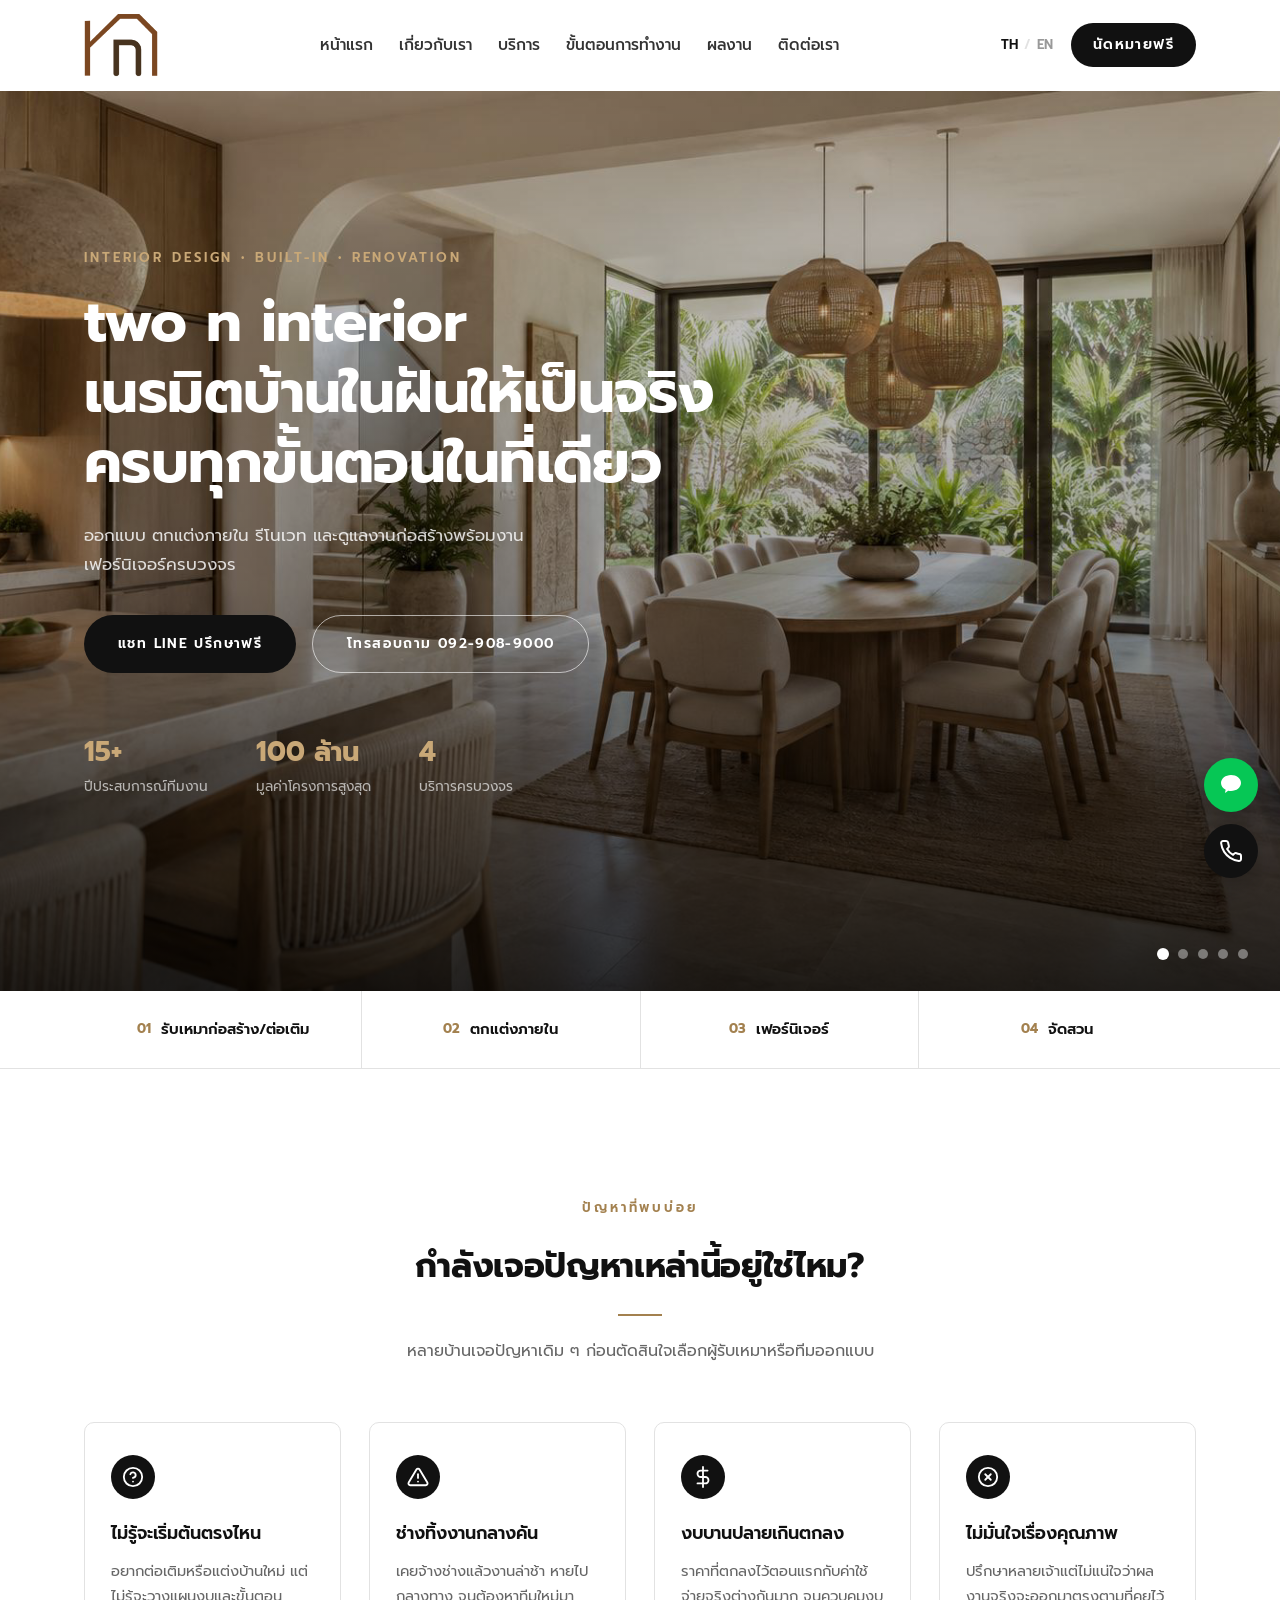
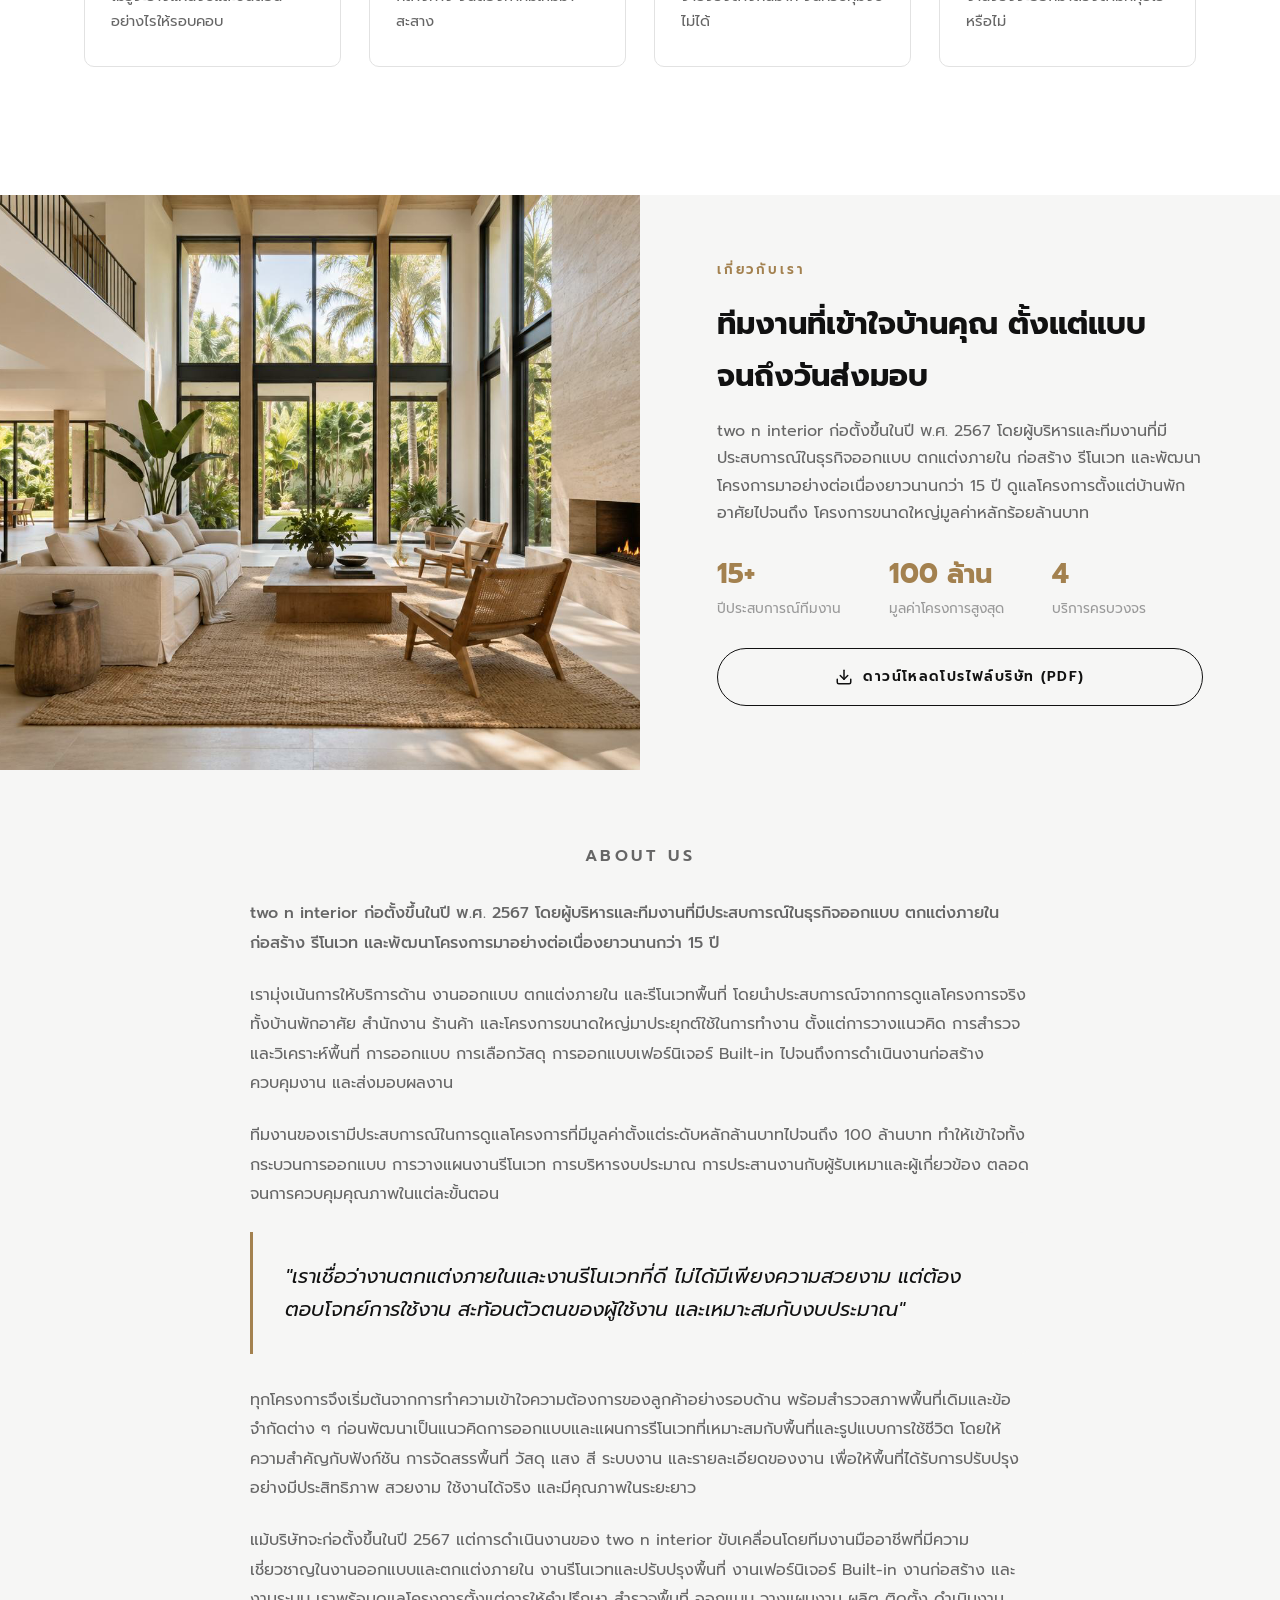
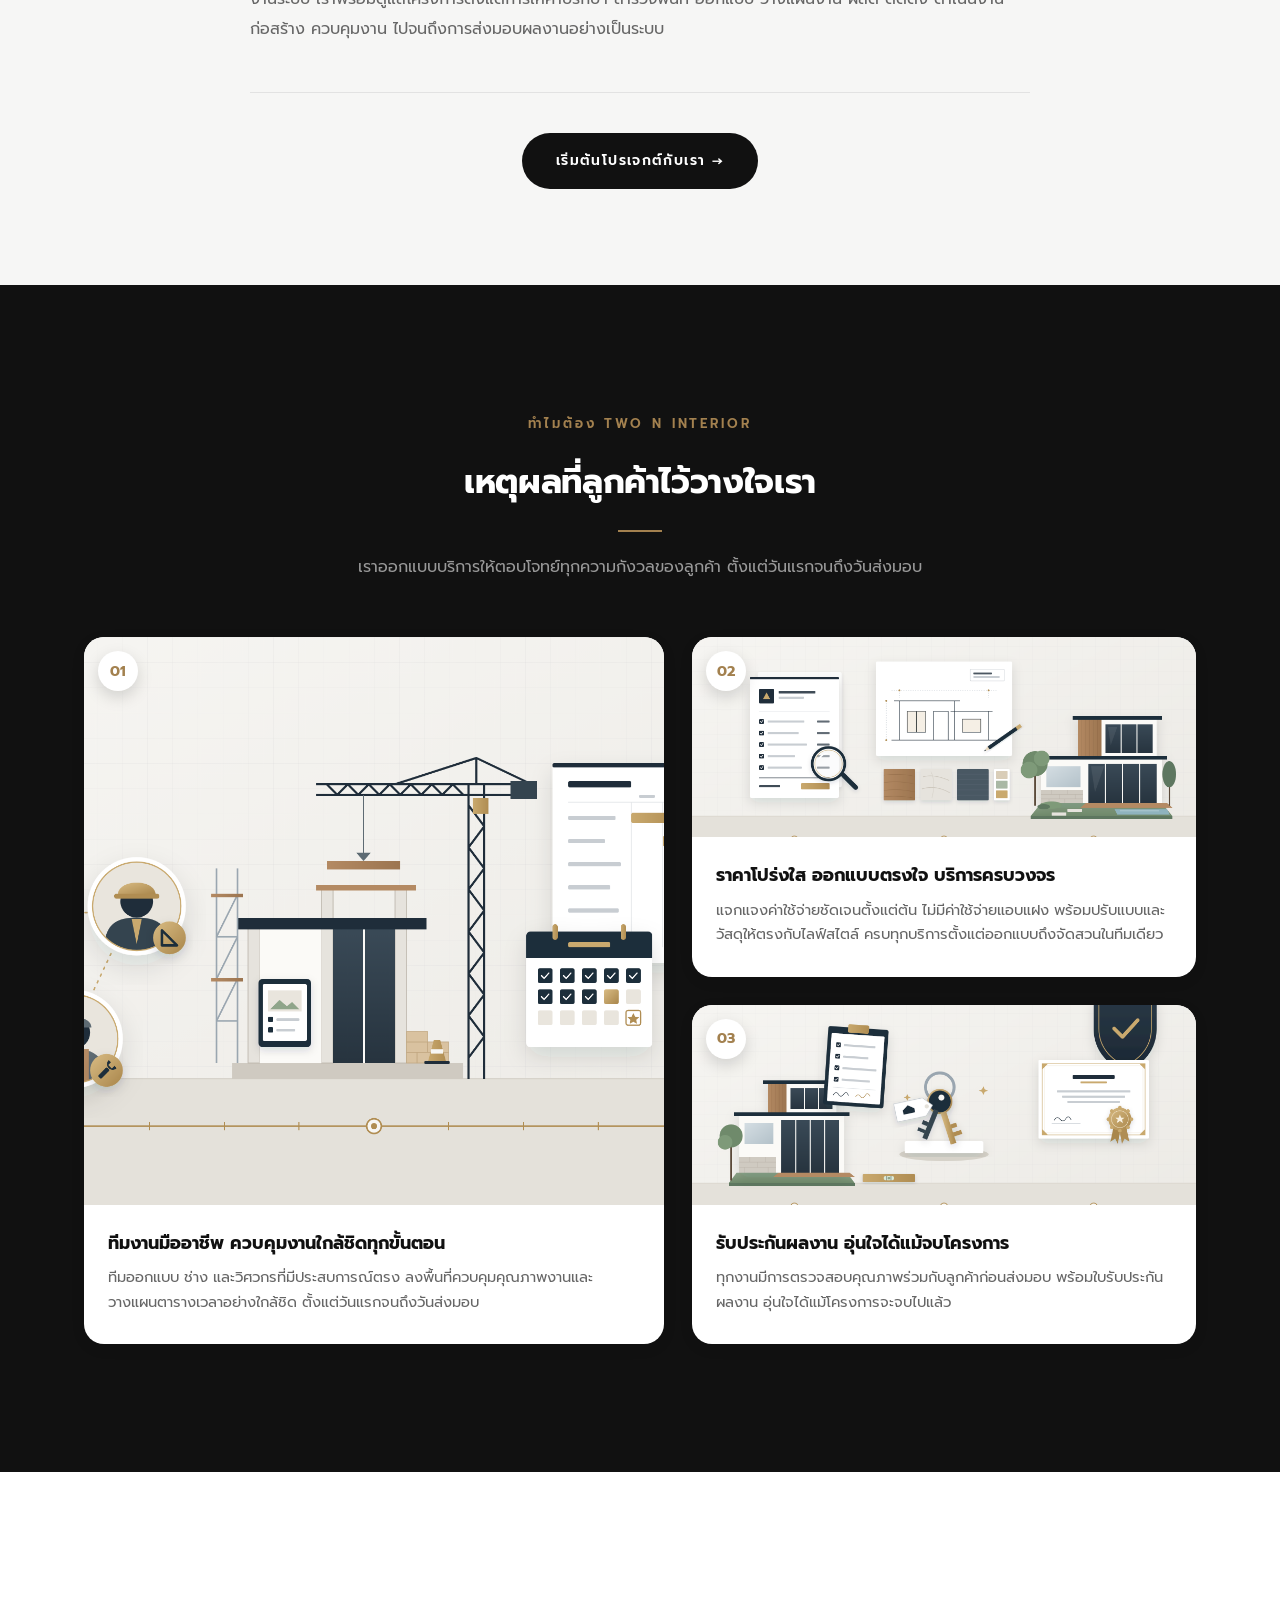
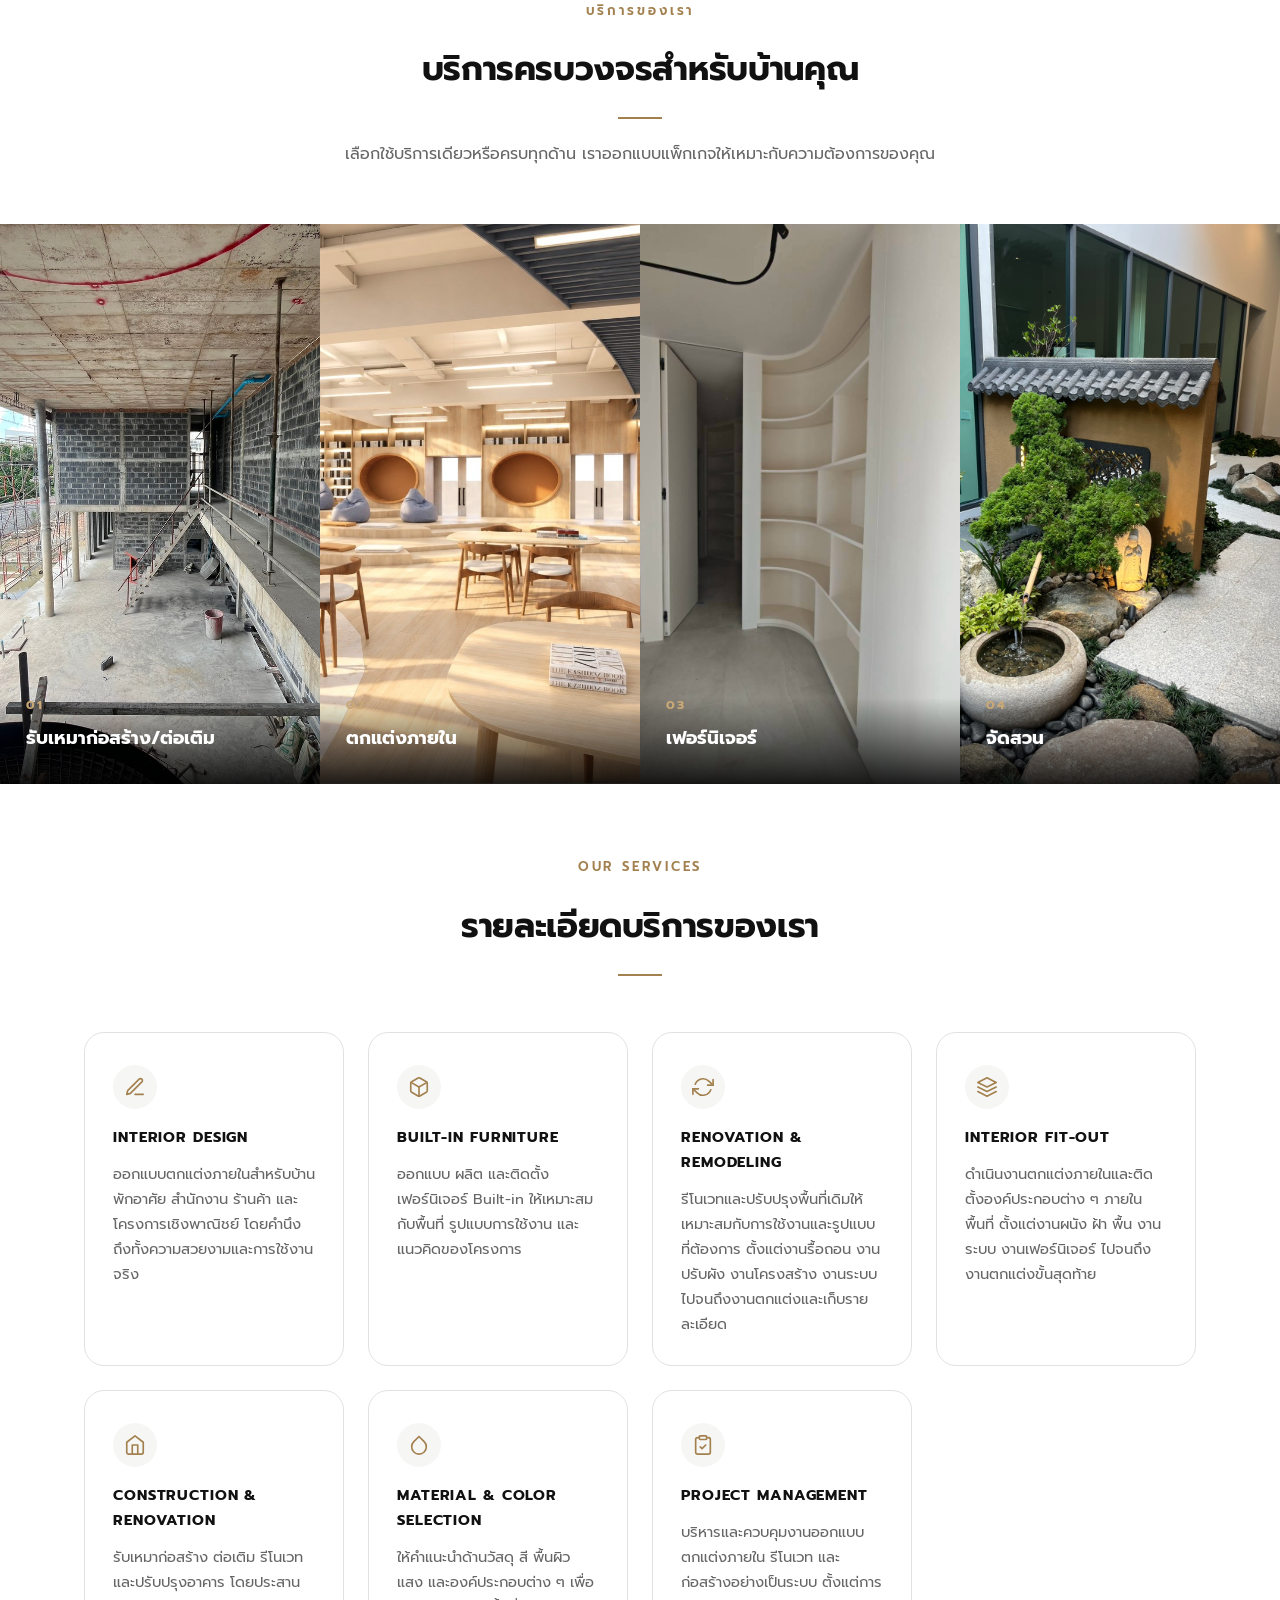
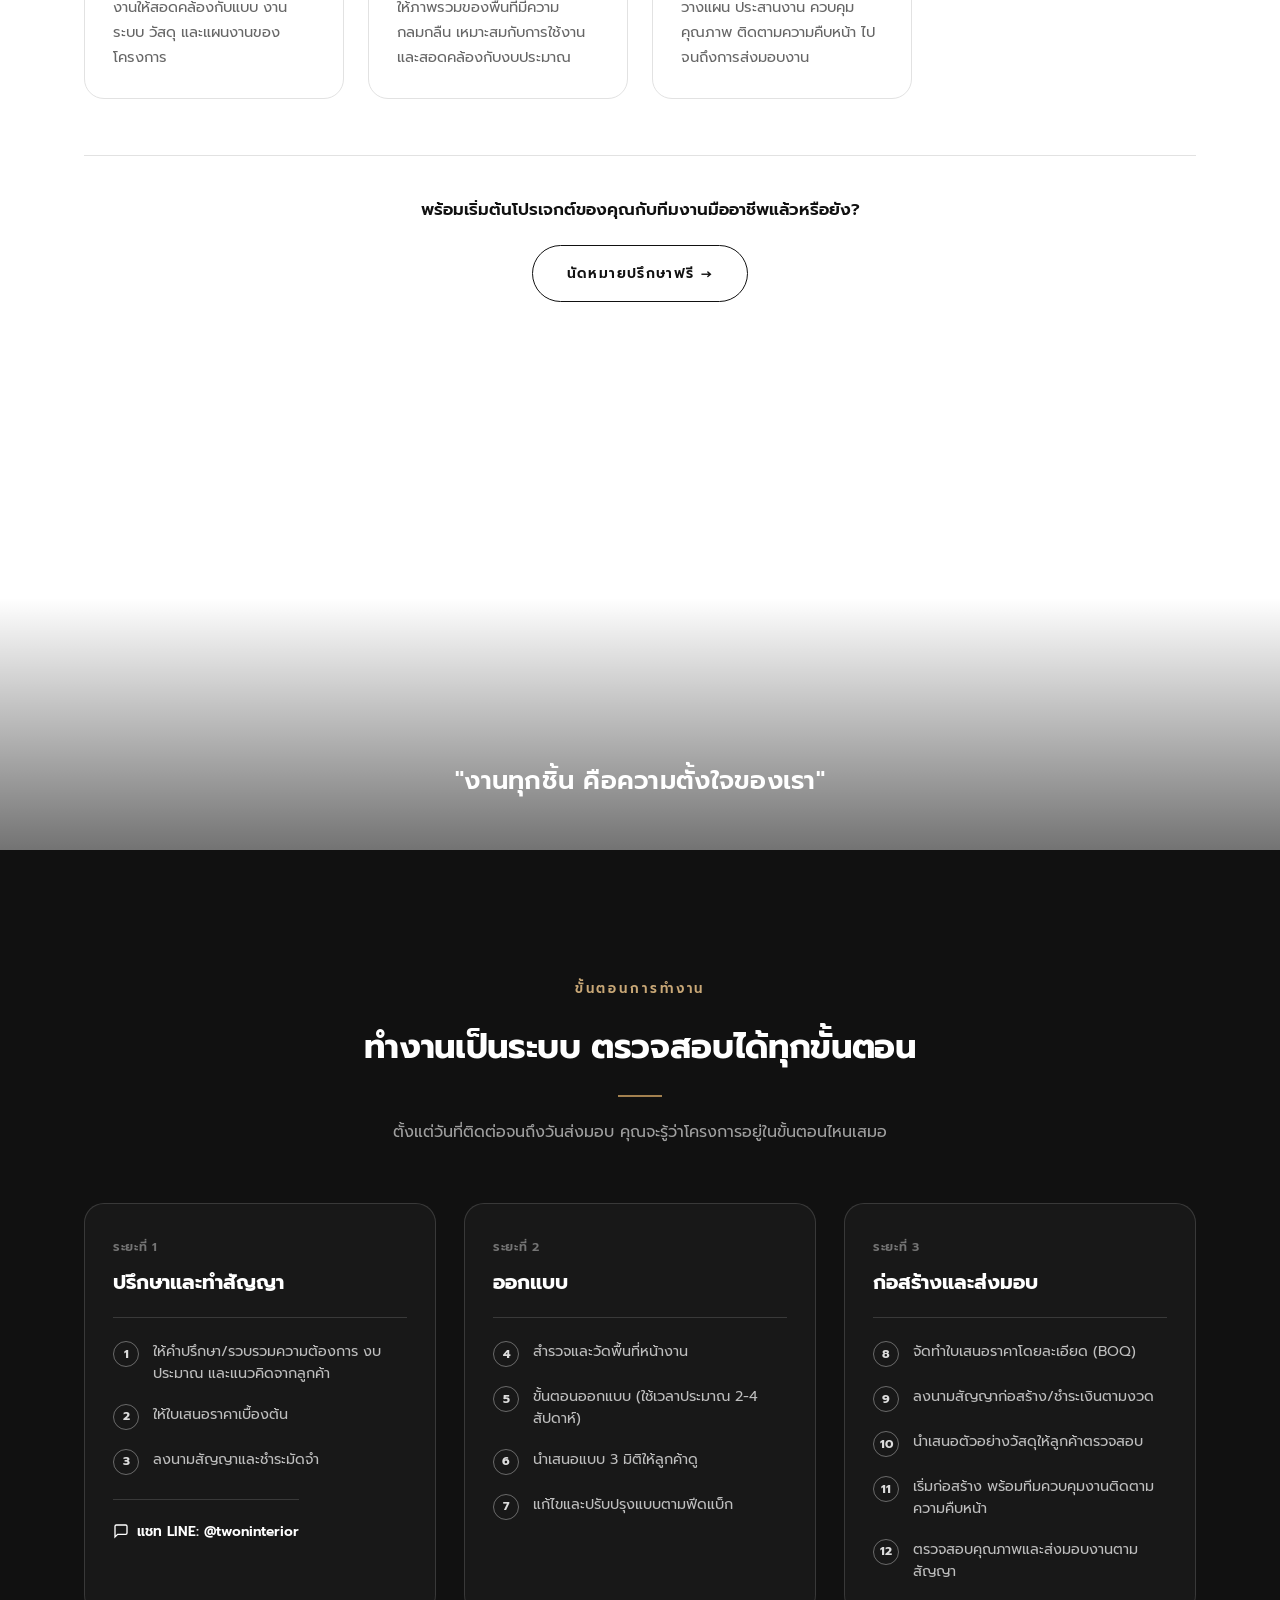
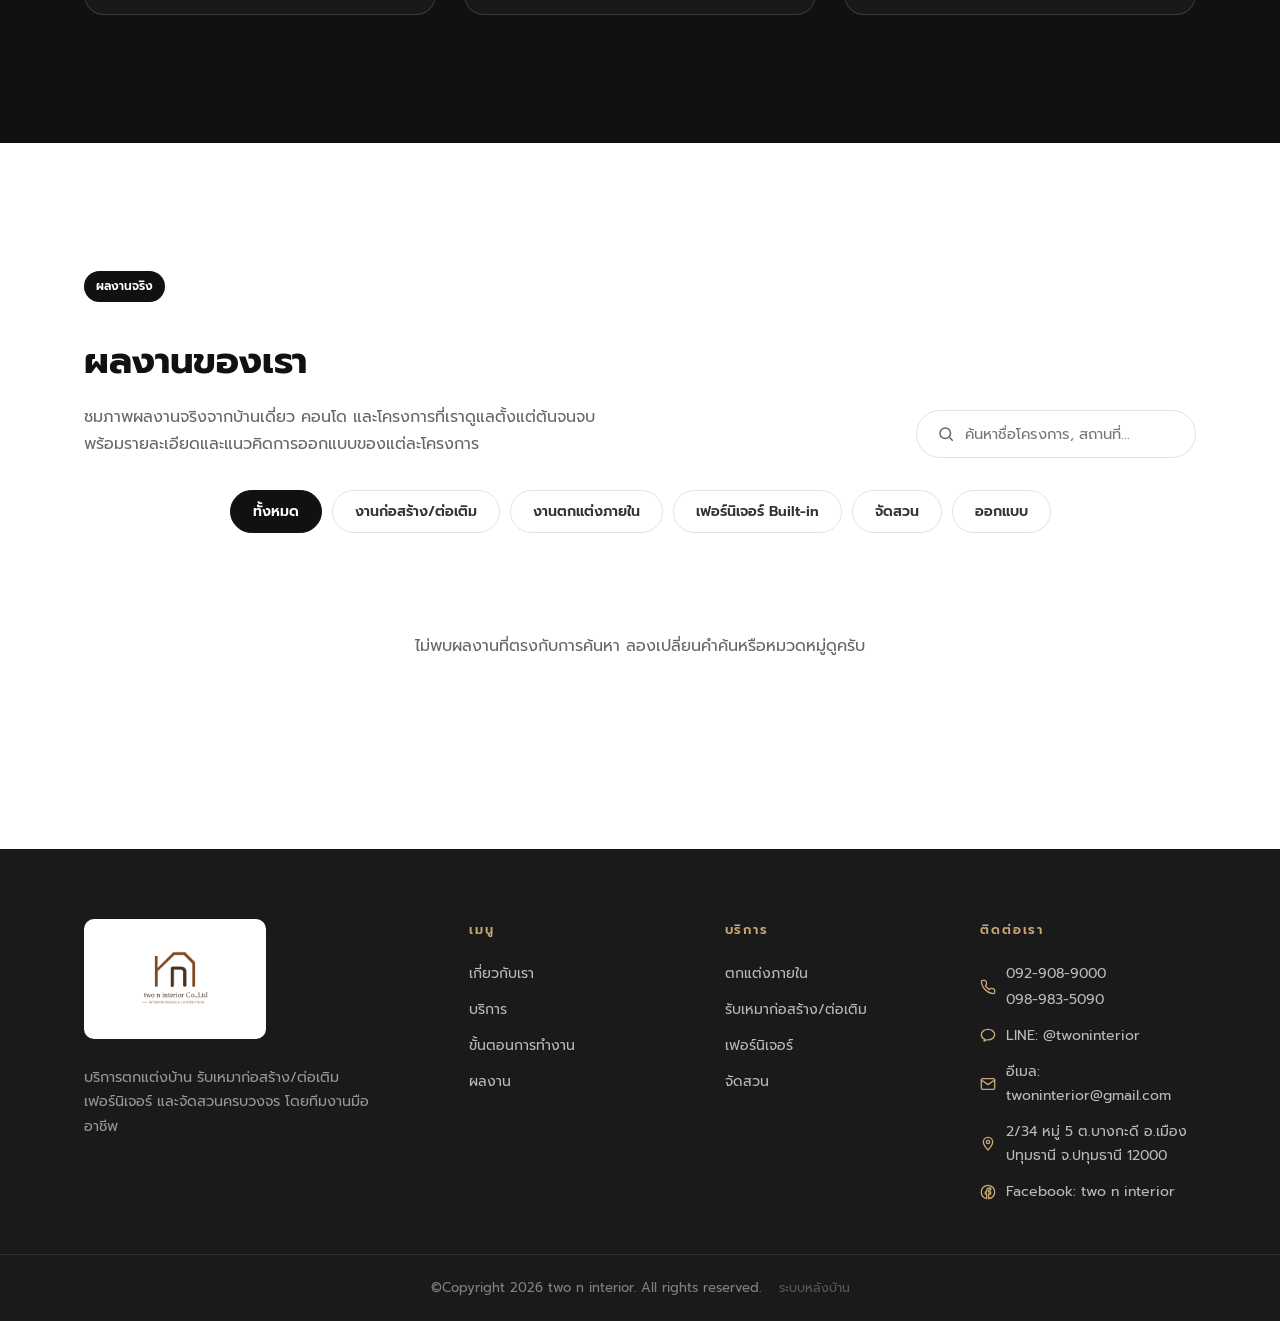
==== commit 7a5ff764: "Use icon-only mark for navbar logo Replace the full text logo in the navbar with the house+N icon ma" ====
--- a/index.html
+++ b/index.html
@@ -4,7 +4,10 @@
 <meta charset="UTF-8">
 <meta name="viewport" content="width=device-width, initial-scale=1.0, viewport-fit=cover">
 <title>two n interior | ตกแต่งบ้าน รับเหมาก่อสร้าง เฟอร์นิเจอร์ จัดสวน ครบวงจร</title>
-<meta name="description" content="two n interior บริการตกแต่งภายใน รับเหมาก่อสร้าง/ต่อเติม เฟอร์นิเจอร์ และจัดสวนครบวงจร โดยทีมงานมืออาชีพ ราคาโปร่งใส รับประกันผลงาน">
+<meta name="description" content="ออกแบบ ตกแต่งภายใน รีโนเวท และรับเหมางานก่อสร้างงานจัดสวนพร้อมงานเฟอร์นิเจอร์ครบวงจร">
+<link rel="icon" type="image/png" sizes="16x16" href="images/image-16.png">
+<link rel="icon" type="image/png" sizes="32x32" href="images/image-32.png">
+<link rel="apple-touch-icon" sizes="192x192" href="images/image-192.png">
 <link rel="canonical" href="https://twoninterior.com/">
 <link rel="alternate" hreflang="th" href="https://twoninterior.com/">
 <link rel="alternate" hreflang="en" href="https://twoninterior.com/en/">
@@ -15,11 +18,11 @@
 <meta property="og:locale:alternate" content="en_US">
 <meta property="og:url" content="https://twoninterior.com/">
 <meta property="og:title" content="two n interior | ตกแต่งบ้าน รับเหมาก่อสร้าง เฟอร์นิเจอร์ จัดสวน ครบวงจร">
-<meta property="og:description" content="two n interior บริการตกแต่งภายใน รับเหมาก่อสร้าง/ต่อเติม เฟอร์นิเจอร์ และจัดสวนครบวงจร โดยทีมงานมืออาชีพ ราคาโปร่งใส รับประกันผลงาน">
+<meta property="og:description" content="ออกแบบ ตกแต่งภายใน รีโนเวท และรับเหมางานก่อสร้างงานจัดสวนพร้อมงานเฟอร์นิเจอร์ครบวงจร">
 <meta property="og:image" content="https://twoninterior.com/images/design/chumphon/chumphon-interior-02-dining.jpg">
 <meta name="twitter:card" content="summary_large_image">
 <meta name="twitter:title" content="two n interior | ตกแต่งบ้าน รับเหมาก่อสร้าง เฟอร์นิเจอร์ จัดสวน ครบวงจร">
-<meta name="twitter:description" content="two n interior บริการตกแต่งภายใน รับเหมาก่อสร้าง/ต่อเติม เฟอร์นิเจอร์ และจัดสวนครบวงจร โดยทีมงานมืออาชีพ ราคาโปร่งใส รับประกันผลงาน">
+<meta name="twitter:description" content="ออกแบบ ตกแต่งภายใน รีโนเวท และรับเหมางานก่อสร้างงานจัดสวนพร้อมงานเฟอร์นิเจอร์ครบวงจร">
 <meta name="twitter:image" content="https://twoninterior.com/images/design/chumphon/chumphon-interior-02-dining.jpg">
 <script type="application/ld+json">
 {
@@ -60,7 +63,7 @@
 <header class="navbar" id="navbar">
   <div class="container navbar__inner">
     <a href="#hero" class="navbar__logo">
-      <img src="images/two-n-ninterior-transparent.png" alt="two n interior" class="logo-img">
+      <img src="images/image-512.png" alt="two n interior" class="logo-img">
     </a>
 
     <nav class="navbar__nav" id="navMenu">
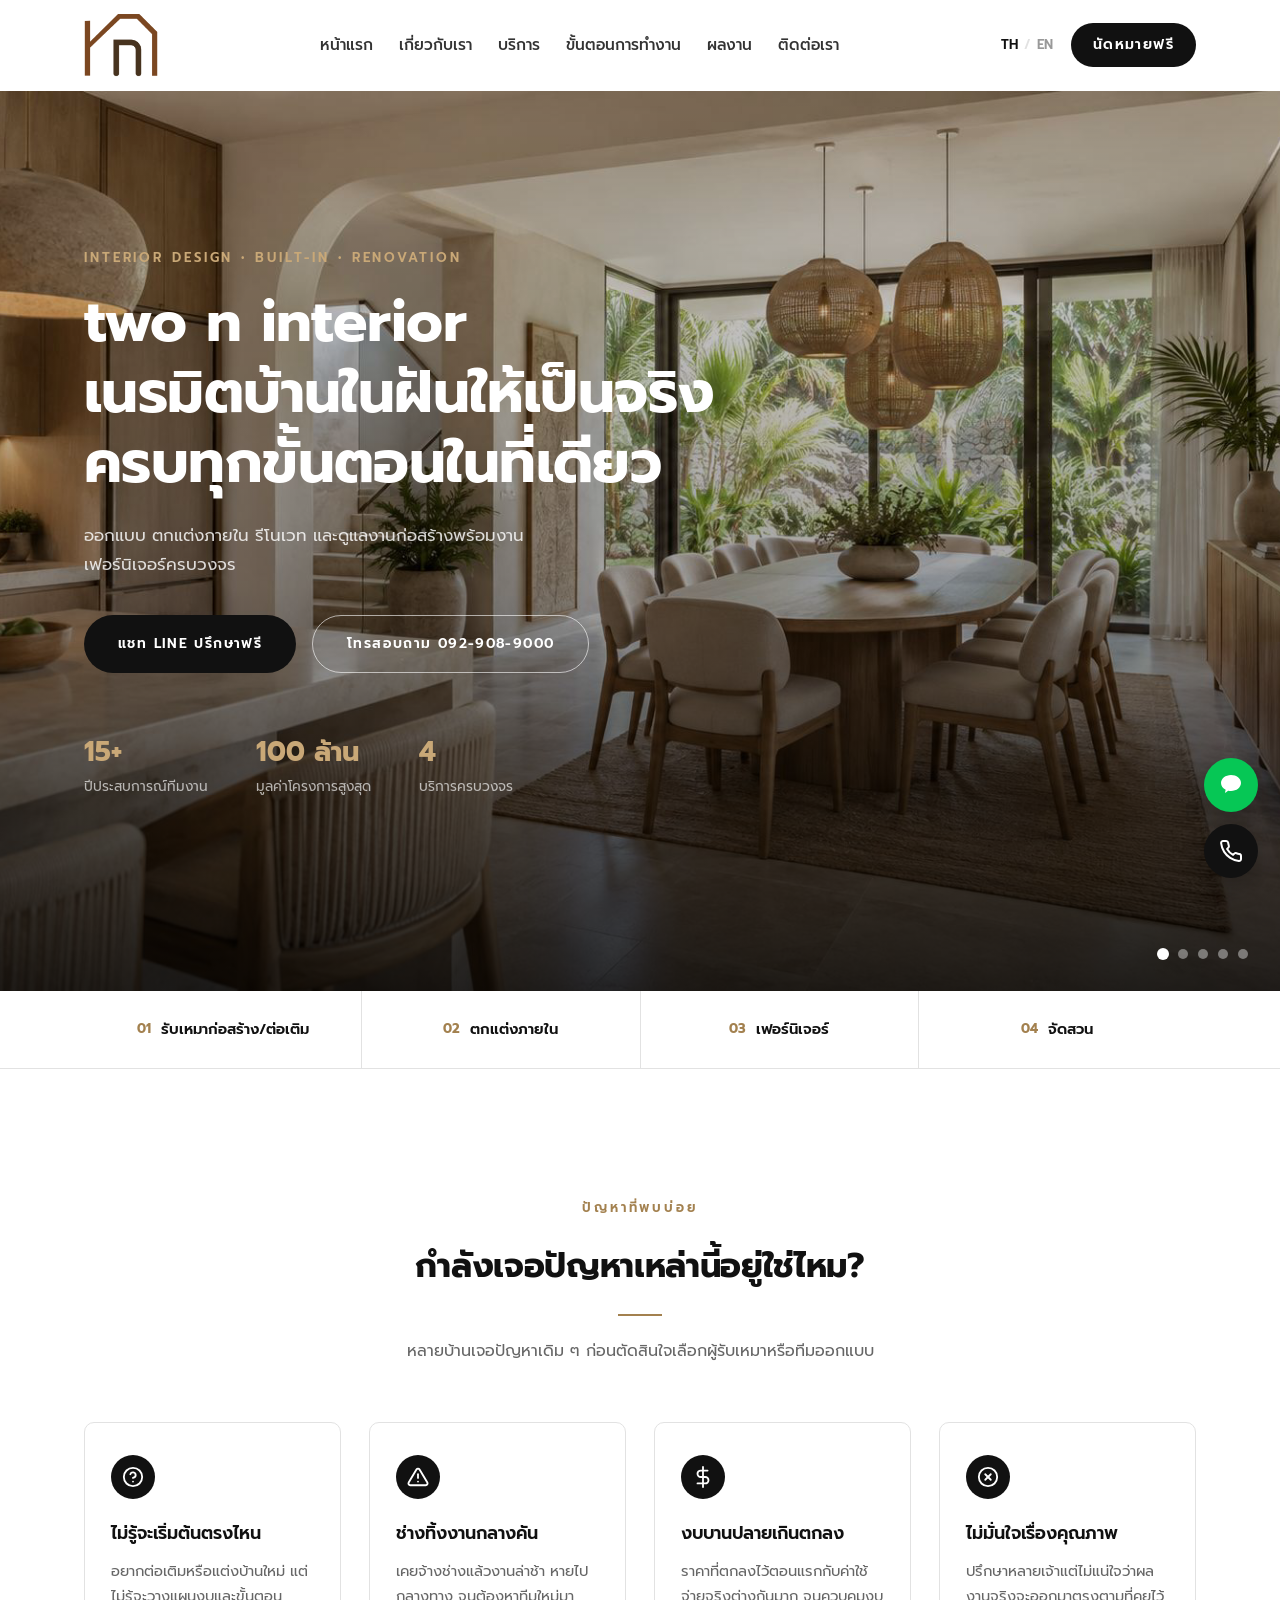
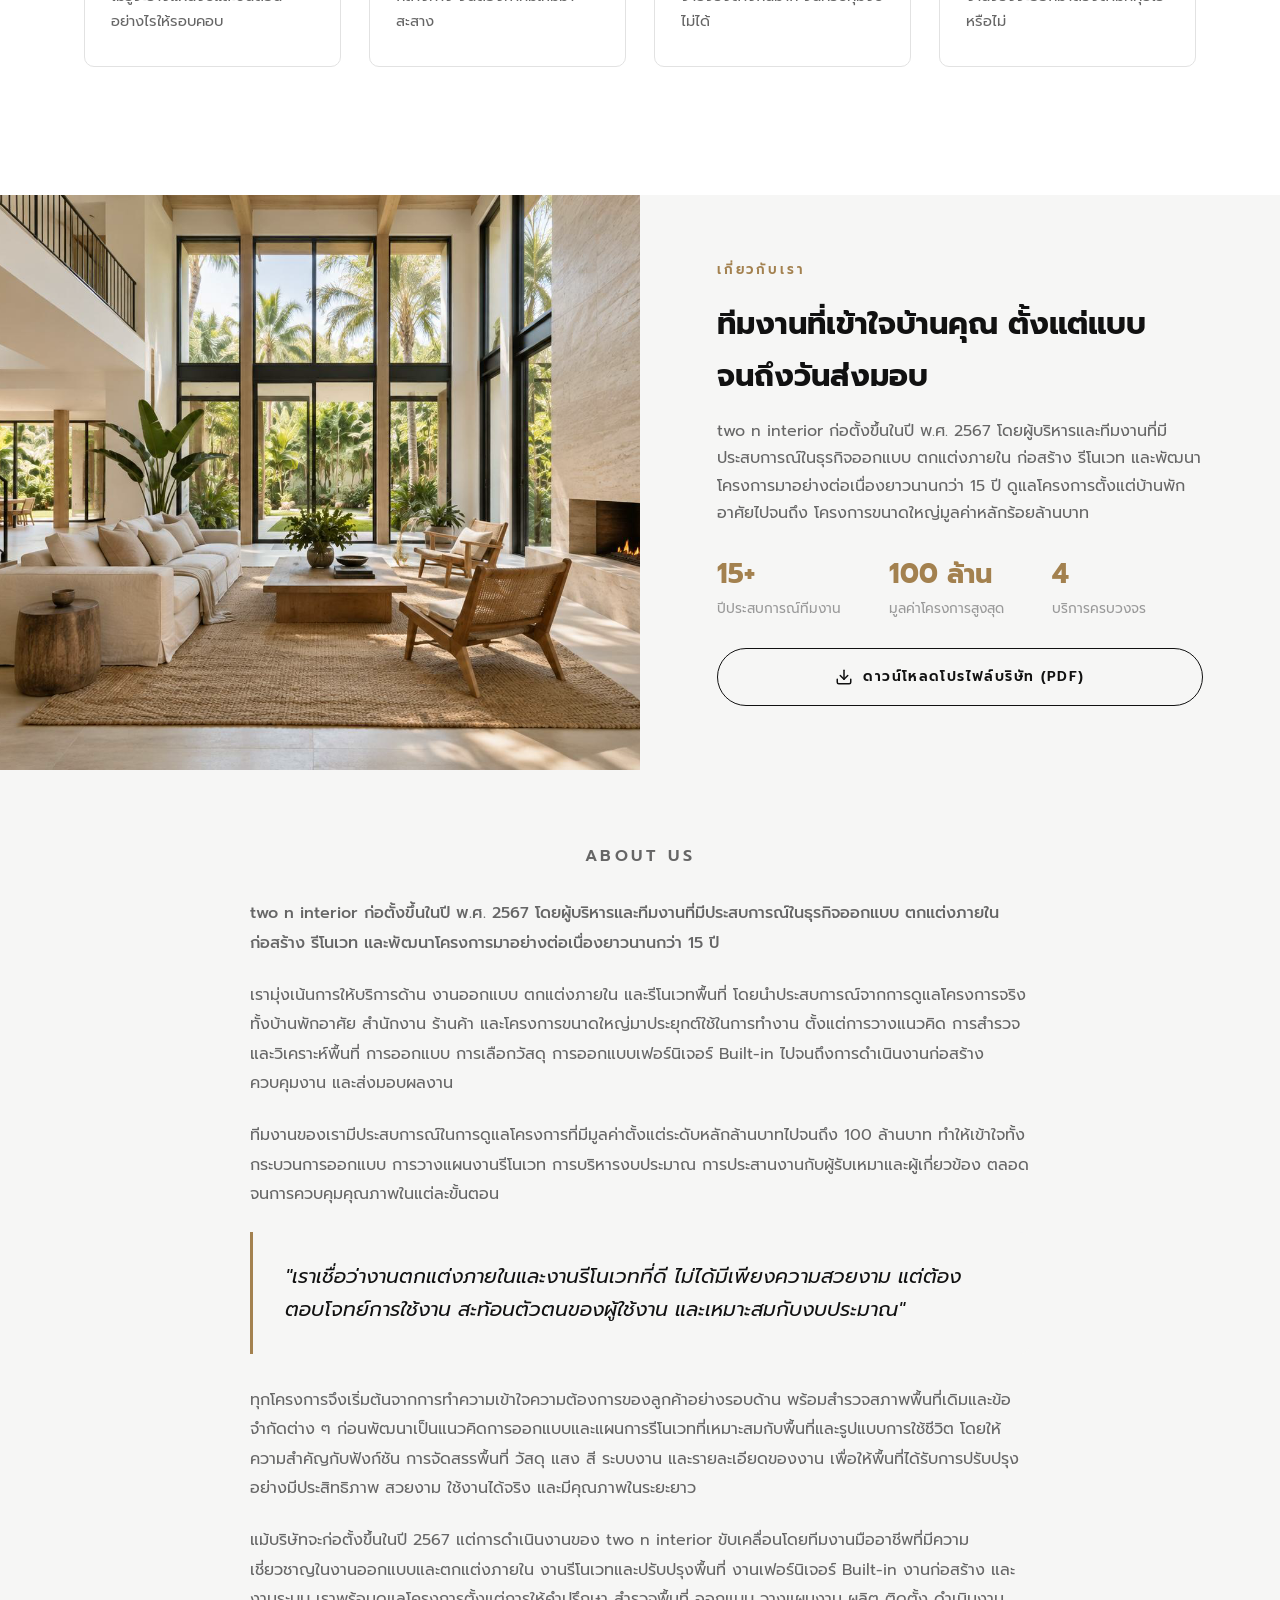
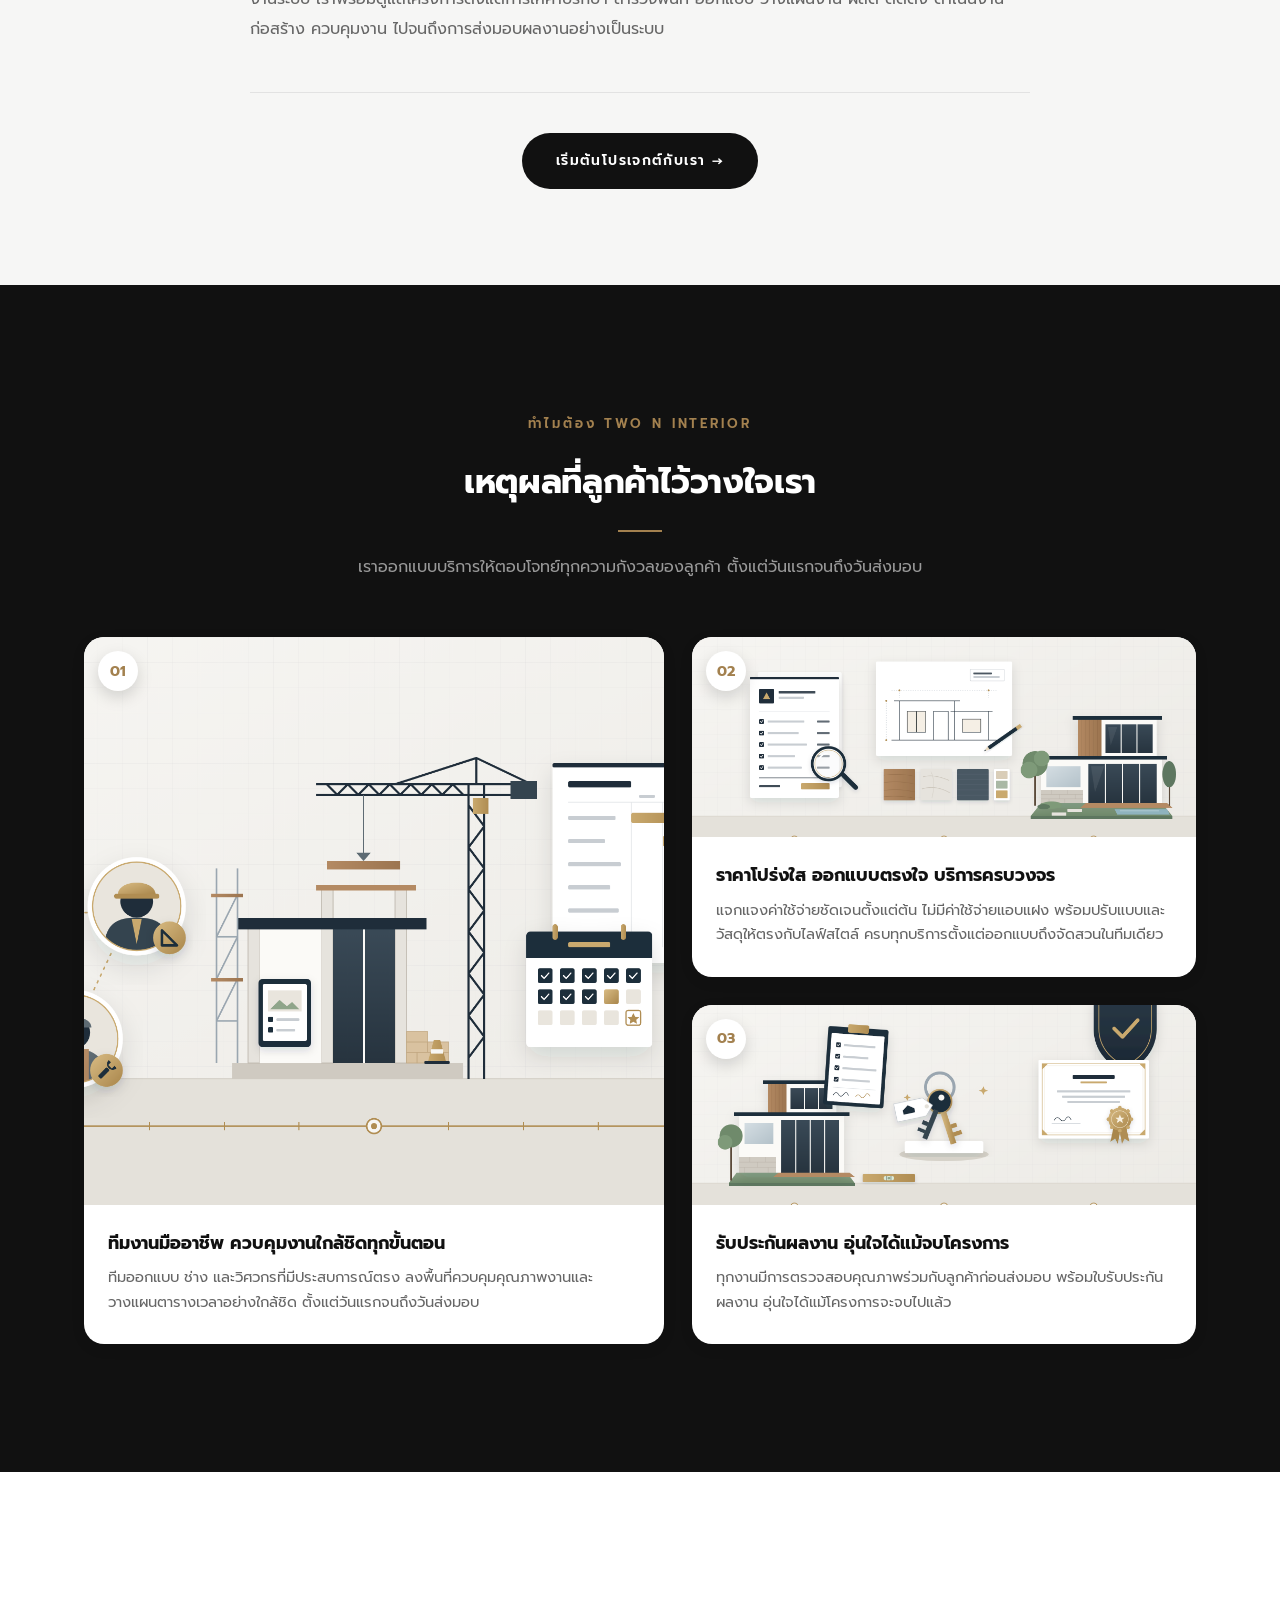
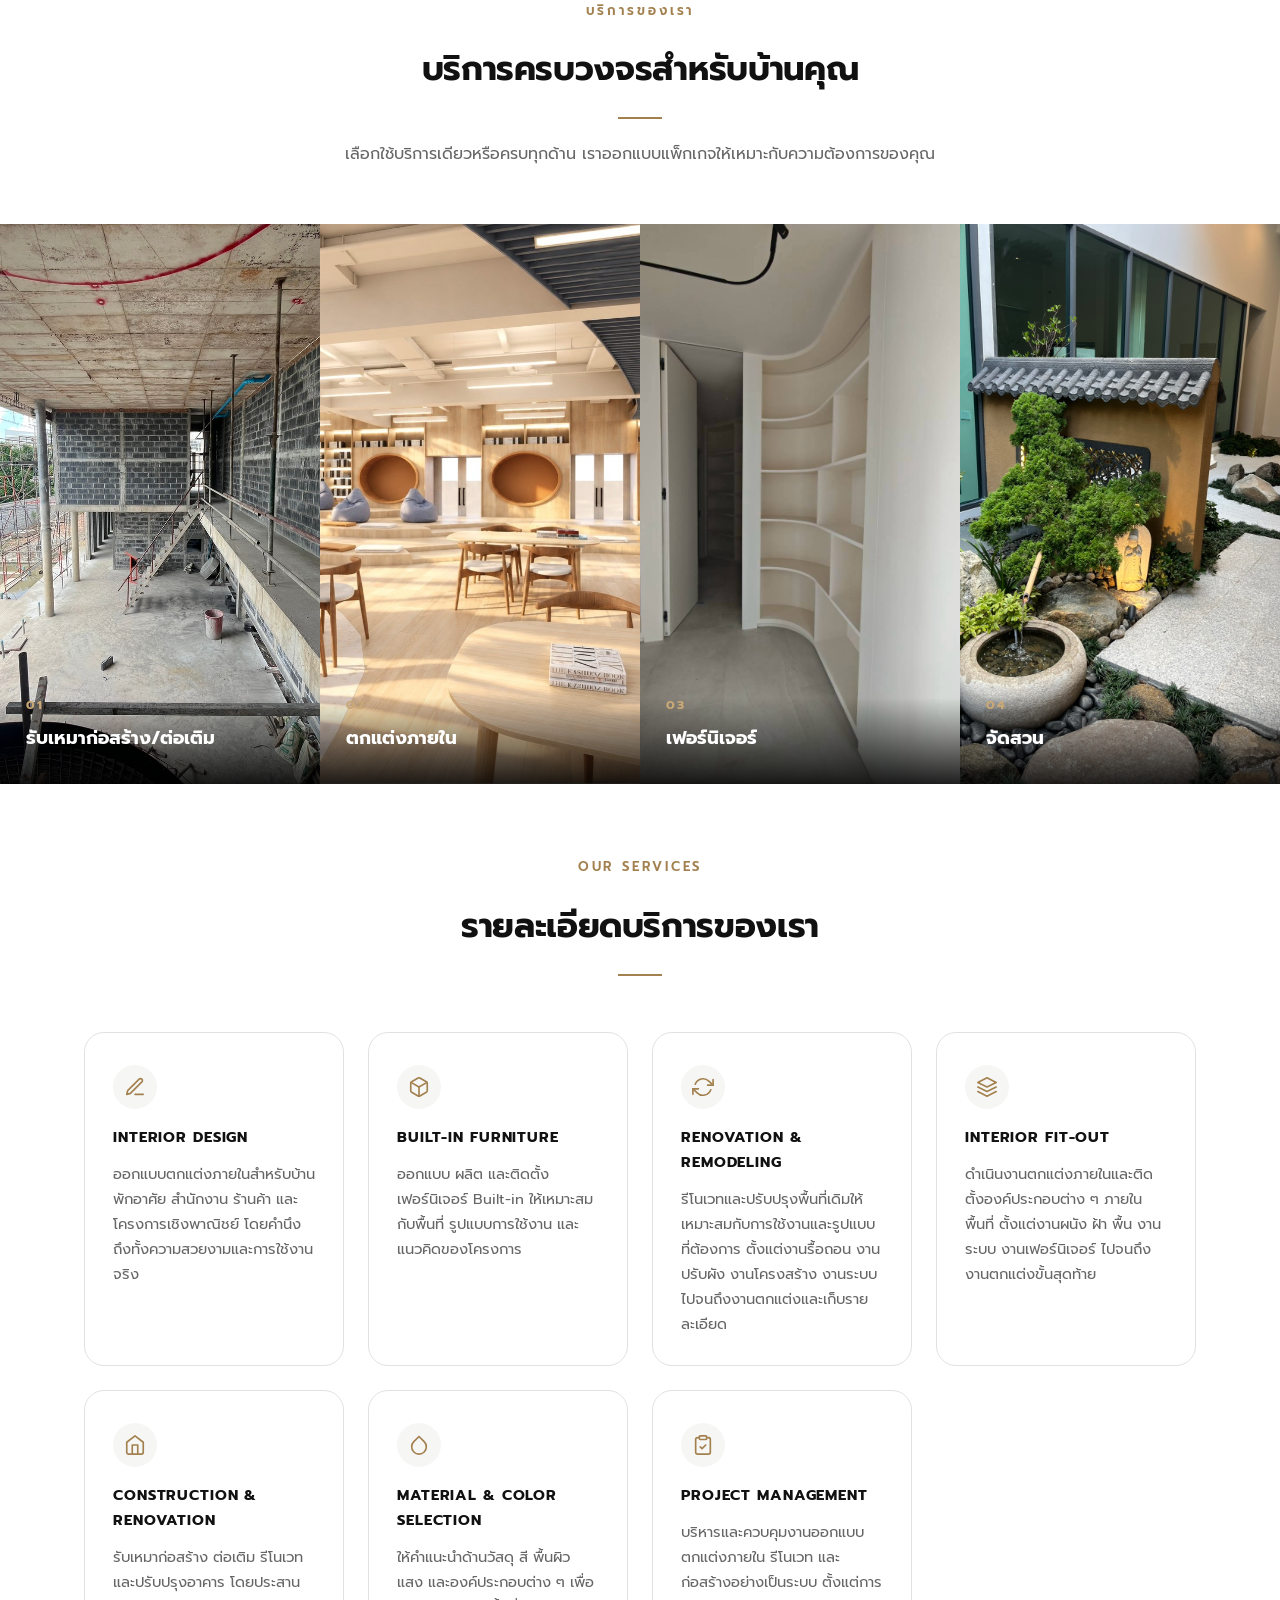
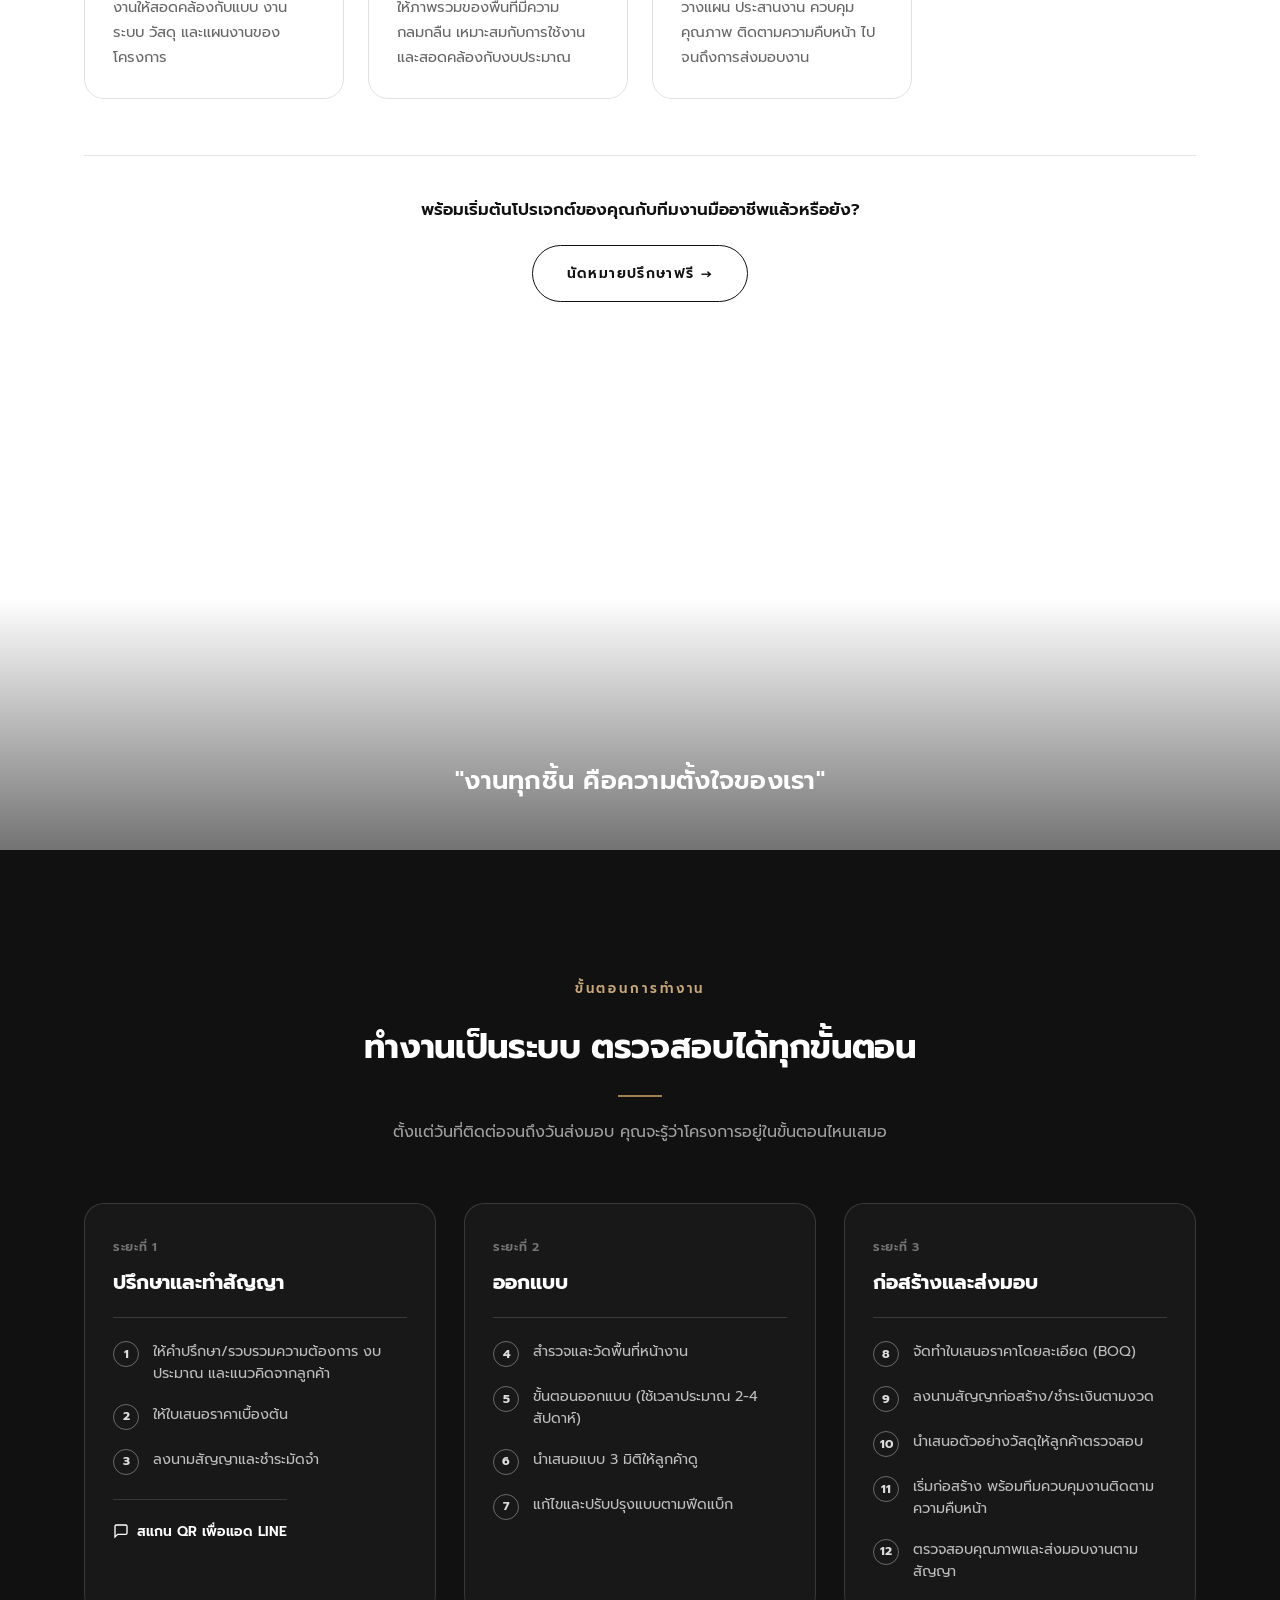
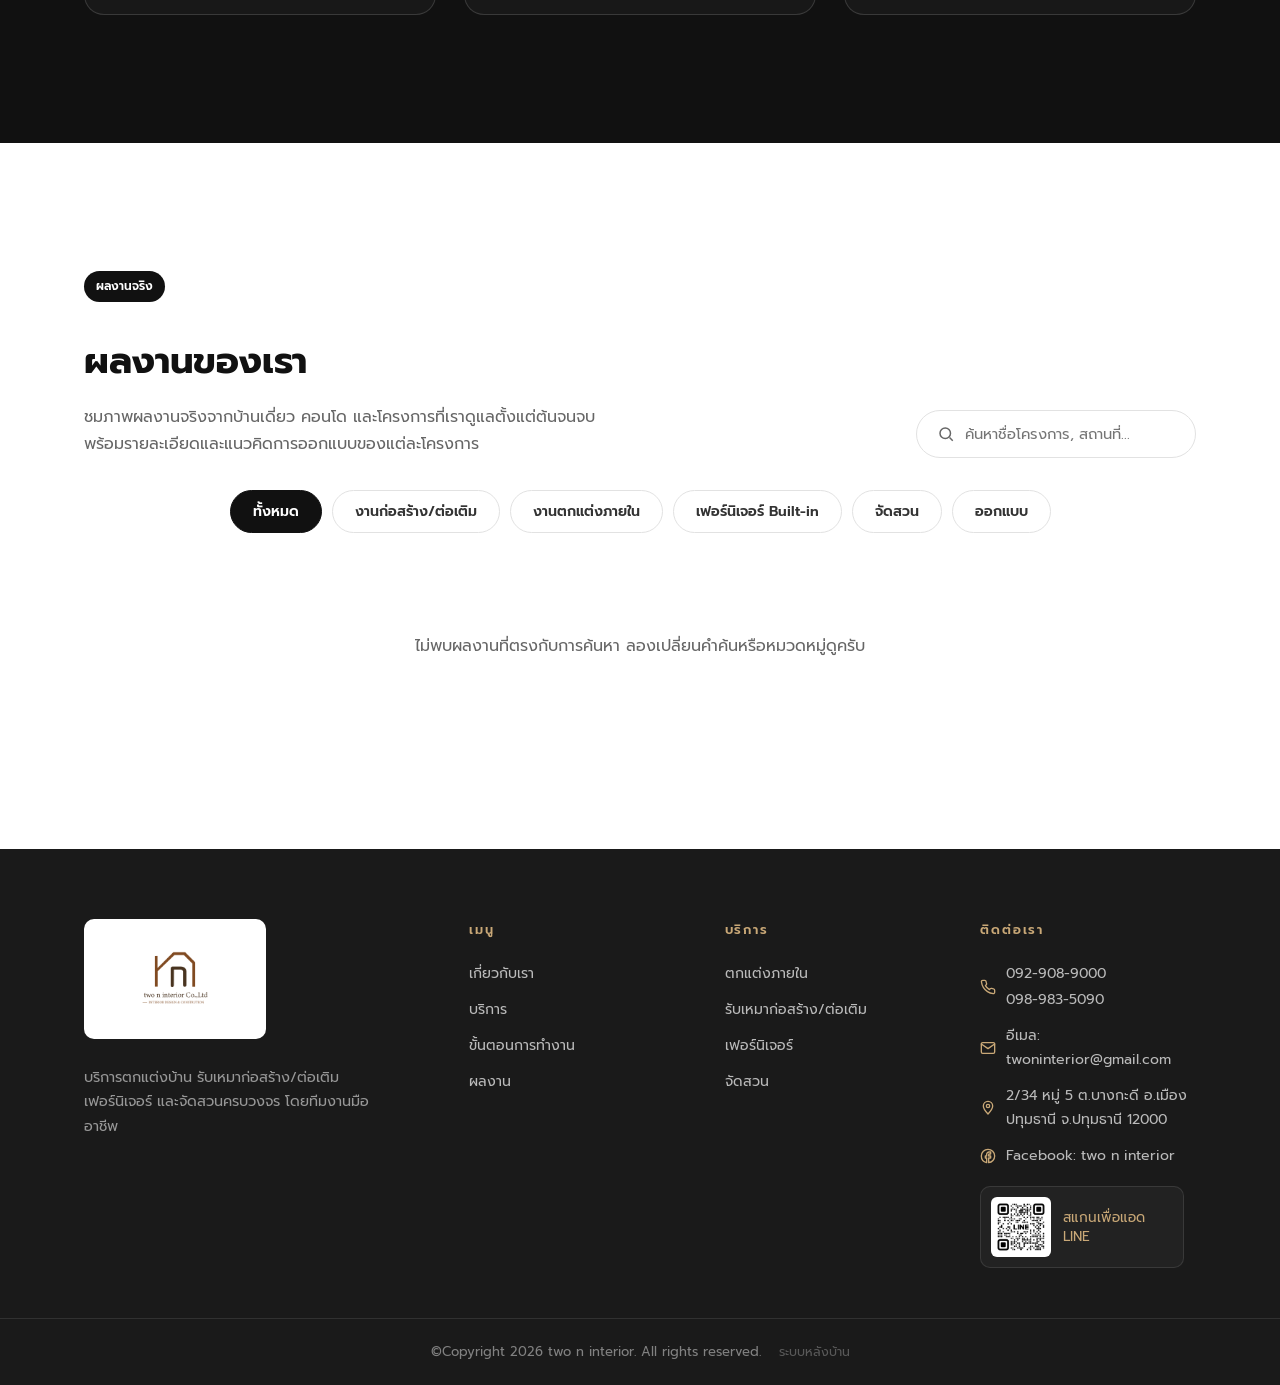
==== commit af06218f: "Replace all plain-text LINE handle mentions with QR codes site-wide Remove the LINE @twoninterior te" ====
--- a/index.html
+++ b/index.html
@@ -398,7 +398,7 @@
           </div>
           <a href="#contact" class="process-phase__contact">
             <svg viewBox="0 0 24 24" fill="none" stroke="currentColor" stroke-width="2"><path d="M21 15a2 2 0 0 1-2 2H7l-4 4V5a2 2 0 0 1 2-2h14a2 2 0 0 1 2 2z"/></svg>
-            แชท LINE: @twoninterior
+            สแกน QR เพื่อแอด LINE
           </a>
         </div>
         <div class="process-phase" data-reveal>
@@ -513,10 +513,13 @@
     <div class="footer__col" id="contact">
       <h4>ติดต่อเรา</h4>
       <span class="footer__contact-item"><svg viewBox="0 0 24 24"><path d="M22 16.92v3a2 2 0 0 1-2.18 2 19.79 19.79 0 0 1-8.63-3.07 19.5 19.5 0 0 1-6-6 19.79 19.79 0 0 1-3.07-8.67A2 2 0 0 1 4.11 2h3a2 2 0 0 1 2 1.72c.127.96.362 1.903.7 2.81a2 2 0 0 1-.45 2.11L8.09 9.91a16 16 0 0 0 6 6l1.27-1.27a2 2 0 0 1 2.11-.45c.907.338 1.85.573 2.81.7A2 2 0 0 1 22 16.92z"/></svg><span class="footer__contact-item__lines"><span>092-908-9000</span><span>098-983-5090</span></span></span>
-      <span class="footer__contact-item"><svg viewBox="0 0 24 24" fill="currentColor" stroke="none"><path d="M12 2C6.48 2 2 5.58 2 10c0 2.83 1.87 5.32 4.68 6.75-.15.6-.57 2.24-.66 2.59-.11.42.15.42.32.3.13-.09 2.04-1.39 2.87-1.96.9.13 1.83.2 2.79.2 5.52 0 10-3.58 10-8S17.52 2 12 2z"/></svg>LINE: @twoninterior</span>
       <span class="footer__contact-item"><svg viewBox="0 0 24 24"><path d="M4 4h16c1.1 0 2 .9 2 2v12c0 1.1-.9 2-2 2H4c-1.1 0-2-.9-2-2V6c0-1.1.9-2 2-2z"/><polyline points="22,6 12,13 2,6"/></svg>อีเมล: twoninterior@gmail.com</span>
       <span class="footer__contact-item"><svg viewBox="0 0 24 24"><path d="M12 21s7-7.4 7-12a7 7 0 1 0-14 0c0 4.6 7 12 7 12Z"/><circle cx="12" cy="9" r="2.5"/></svg>2/34 หมู่ 5 ต.บางกะดี อ.เมืองปทุมธานี จ.ปทุมธานี 12000</span>
       <a href="https://www.facebook.com/share/1dEomzVr29/" target="_blank" rel="noopener" class="footer__contact-item"><svg viewBox="0 0 24 24" fill="currentColor" stroke="none"><path d="M22 12c0-5.52-4.48-10-10-10S2 6.48 2 12c0 4.84 3.44 8.87 8 9.8V15H8v-3h2V9.5C10 7.57 11.57 6 13.5 6H16v3h-2c-.55 0-1 .45-1 1v2h3v3h-3v6.95c5.05-.5 9-4.76 9-9.95z"/></svg>Facebook: two n interior</a>
+      <div class="footer__line-qr">
+        <img src="images/qrcode/line-qr.jpg" alt="QR Code สำหรับแอด LINE two n interior" loading="lazy">
+        <span>สแกนเพื่อแอด LINE</span>
+      </div>
     </div>
   </div>
   <div class="footer__bottom">
@@ -576,10 +579,6 @@
         <a href="tel:0929089000">092-908-9000</a>, <a href="tel:0989835090">098-983-5090</a>
       </div>
       <div class="contact-modal__item">
-        <strong>LINE</strong>
-        <span>@twoninterior</span>
-      </div>
-      <div class="contact-modal__item">
         <strong>อีเมล</strong>
         <span>twoninterior@gmail.com</span>
       </div>
@@ -593,8 +592,8 @@
       </div>
     </div>
     <div class="contact-modal__qr">
-      <img src="images/qrcode/line-qr.jpg" alt="QR Code สำหรับแอด LINE @twoninterior" loading="lazy">
-      <span>สแกน QR Code เพื่อแอด LINE: @twoninterior</span>
+      <img src="images/qrcode/line-qr.jpg" alt="QR Code สำหรับแอด LINE two n interior" loading="lazy">
+      <span>สแกน QR Code เพื่อแอด LINE</span>
     </div>
     <div class="contact-modal__actions">
       <a href="tel:0929089000" class="btn btn--outline">โทร 092-908-9000</a>
--- a/css/style.css
+++ b/css/style.css
@@ -2068,6 +2068,34 @@
   stroke-width: 2;
   stroke-linecap: round;
   stroke-linejoin: round;
+}
+
+.footer__line-qr {
+  display: flex;
+  align-items: center;
+  gap: 12px;
+  margin-top: 6px;
+  padding: 10px;
+  background: rgba(255, 255, 255, 0.04);
+  border: 1px solid rgba(255, 255, 255, 0.1);
+  border-radius: var(--radius);
+  width: fit-content;
+}
+
+.footer__line-qr img {
+  width: 60px;
+  height: 60px;
+  border-radius: 6px;
+  background: var(--white);
+  padding: 4px;
+  flex-shrink: 0;
+}
+
+.footer__line-qr span {
+  font-size: 0.85rem;
+  color: var(--gold-light);
+  max-width: 110px;
+  line-height: 1.4;
 }
 
 .footer__bottom {
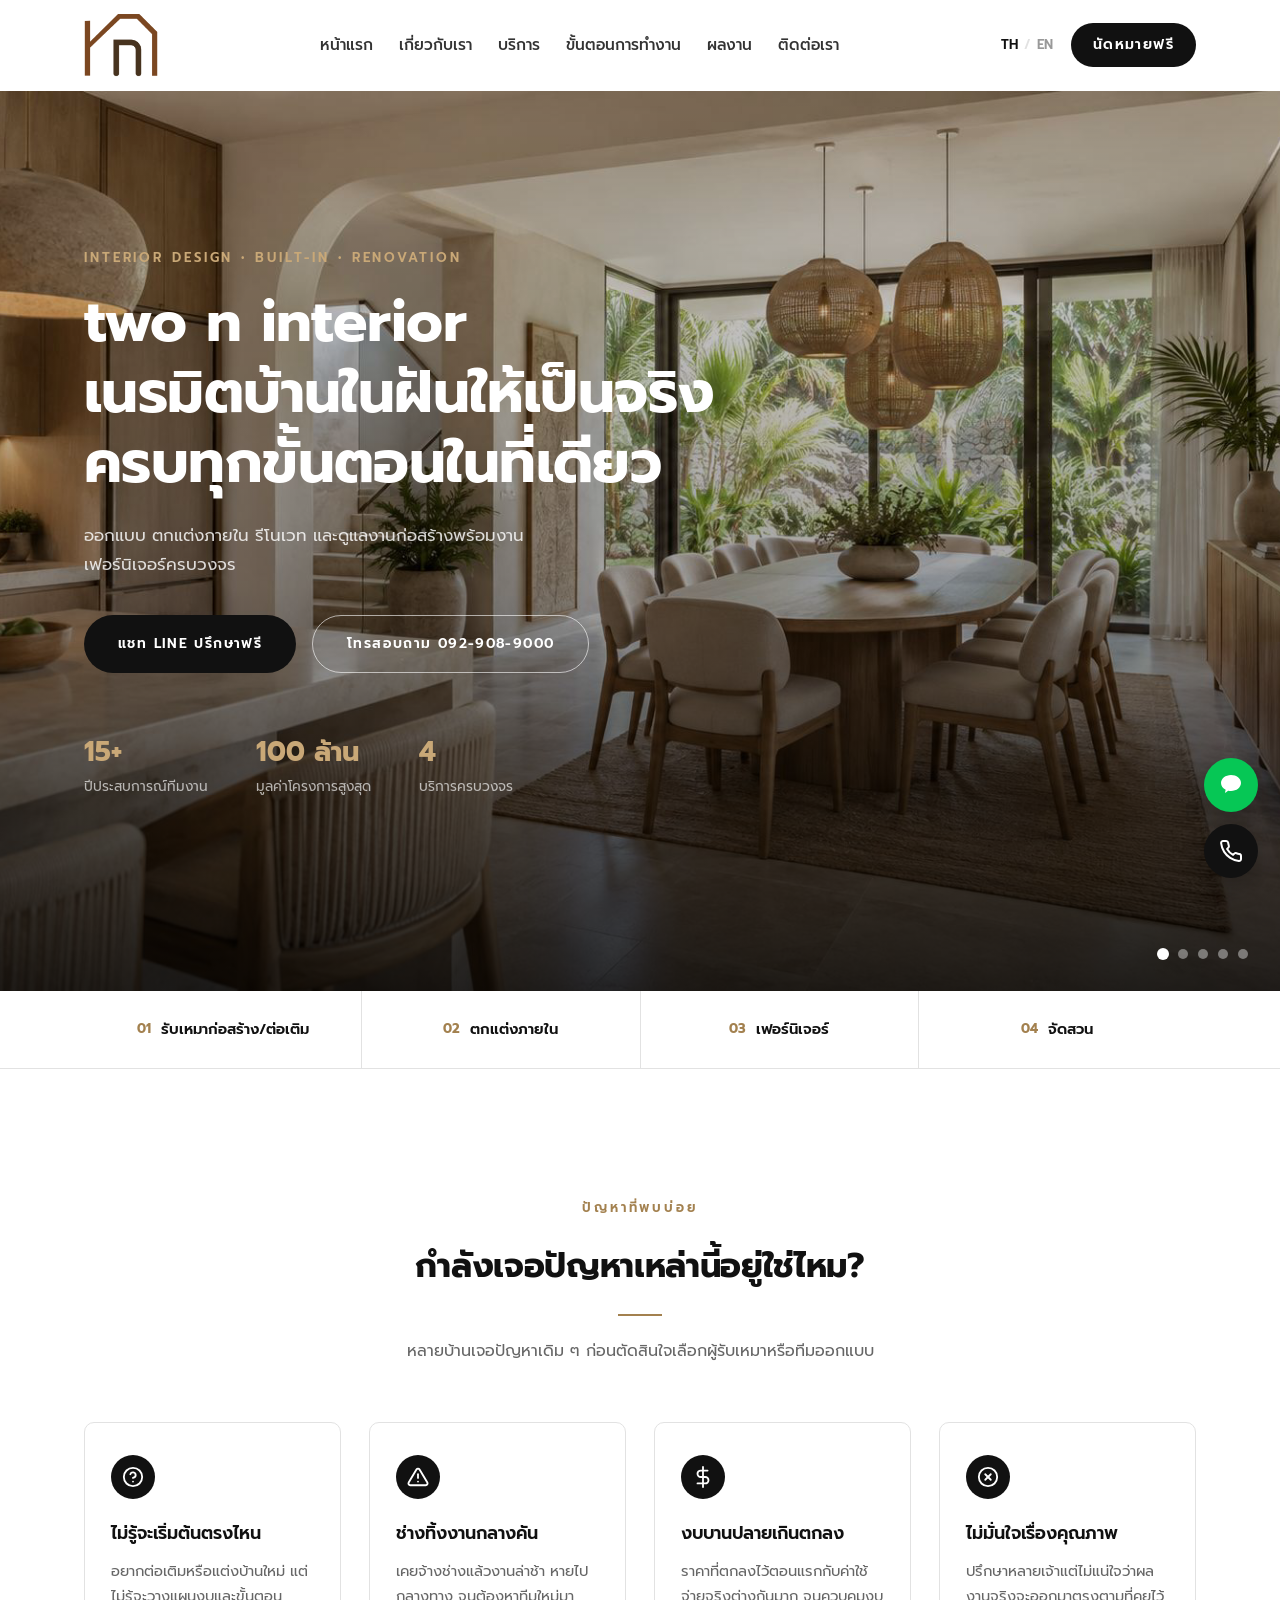
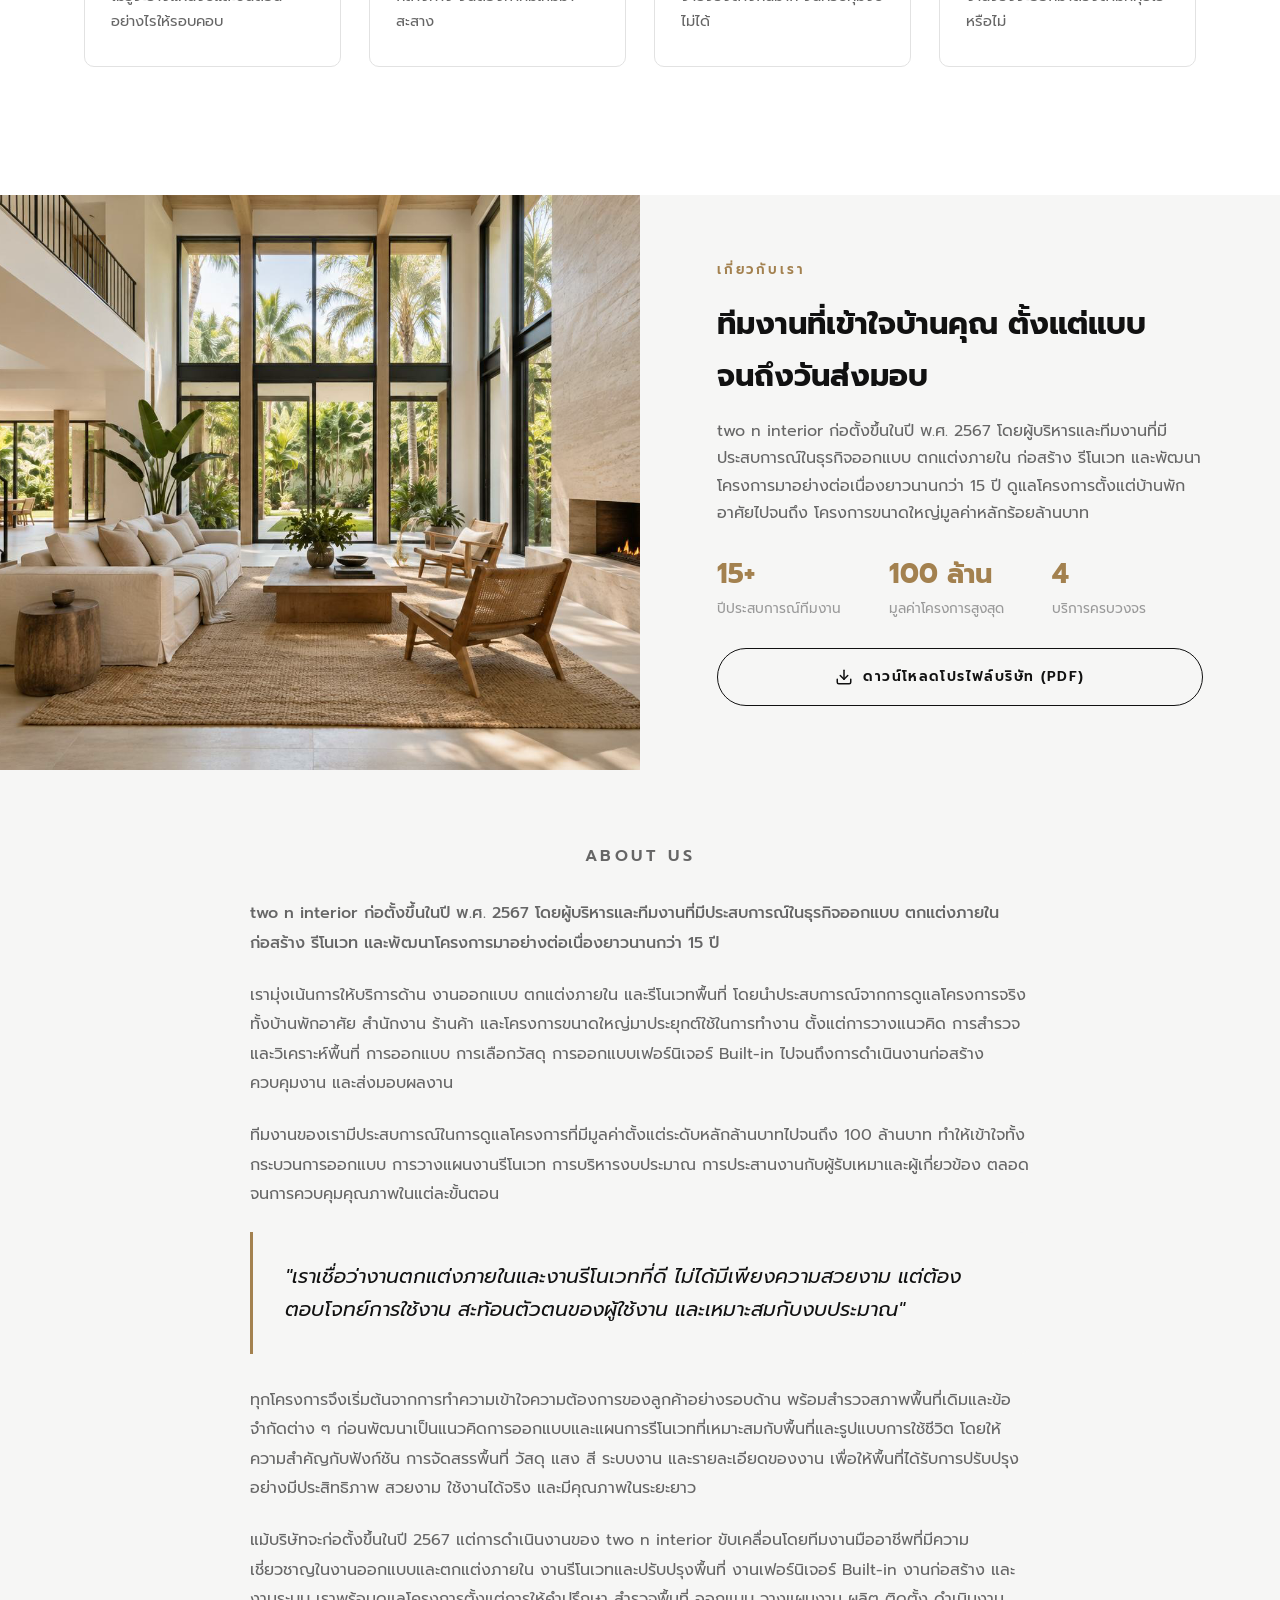
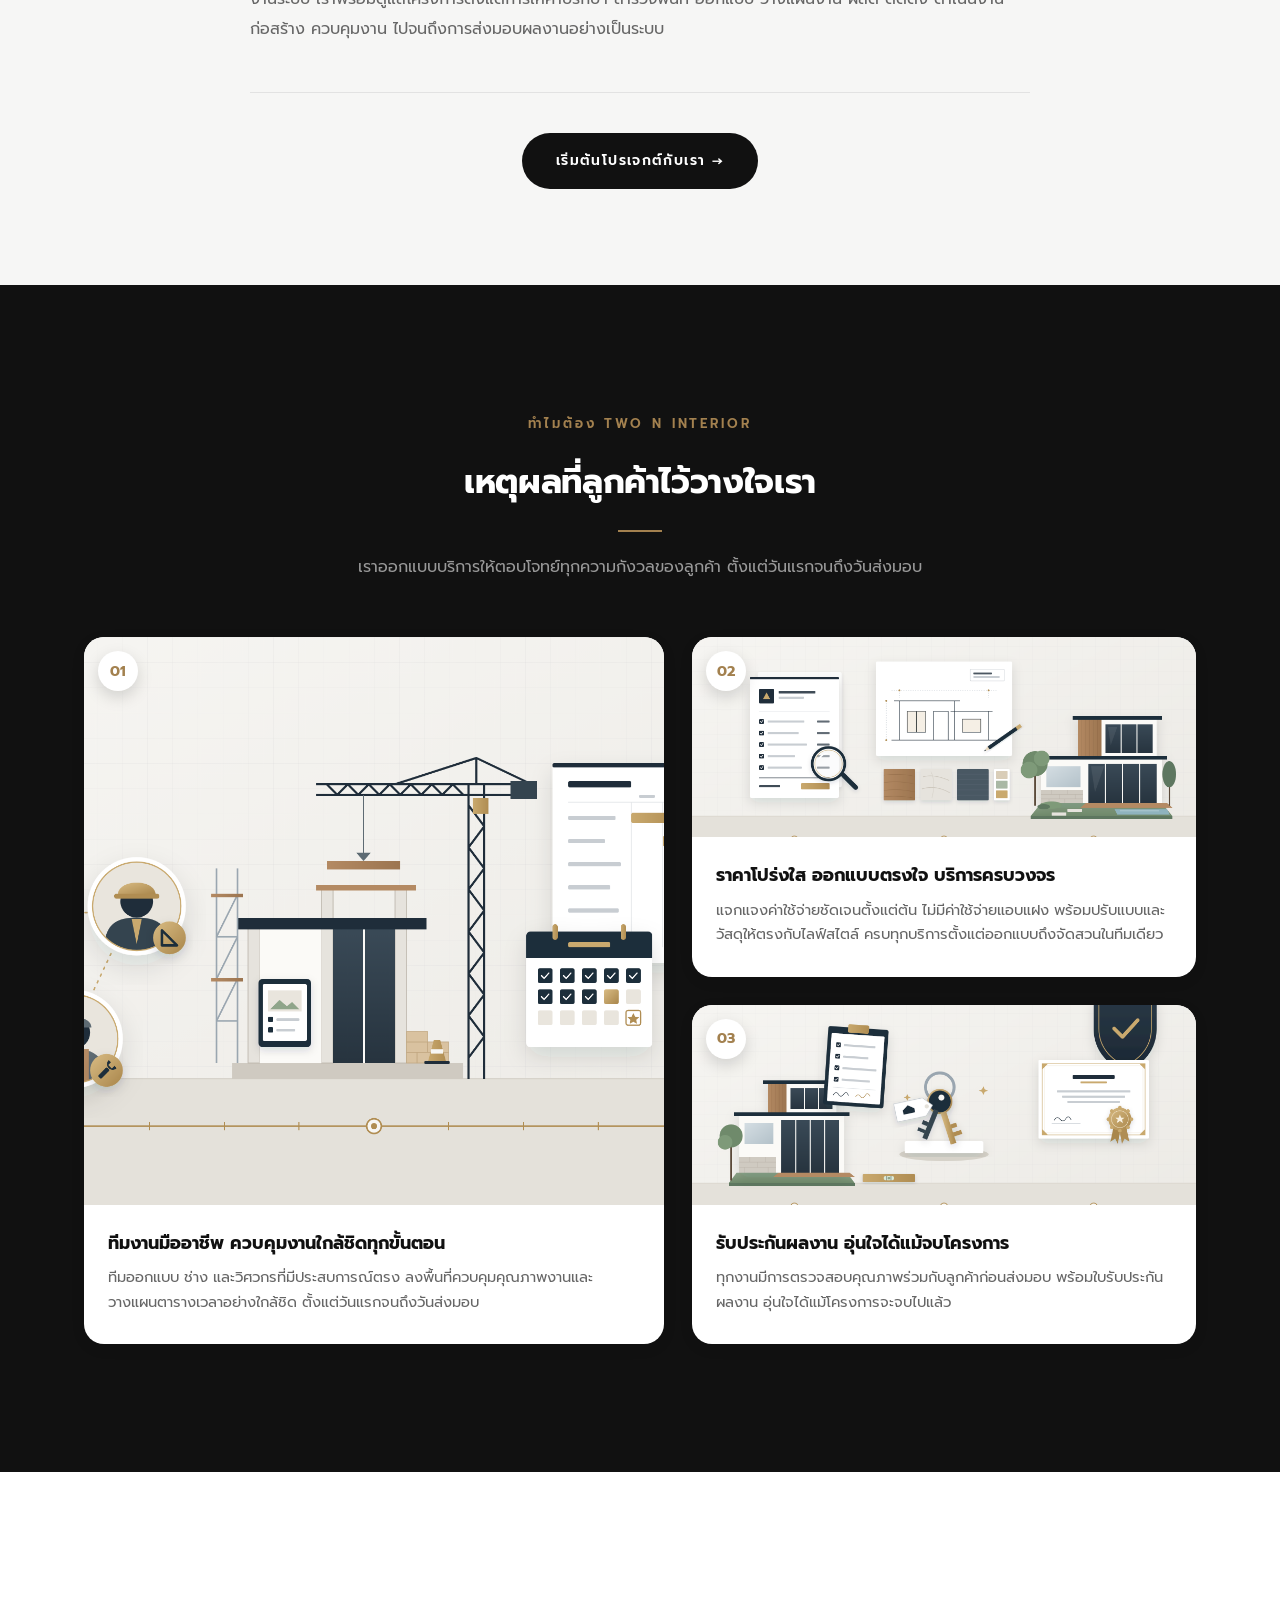
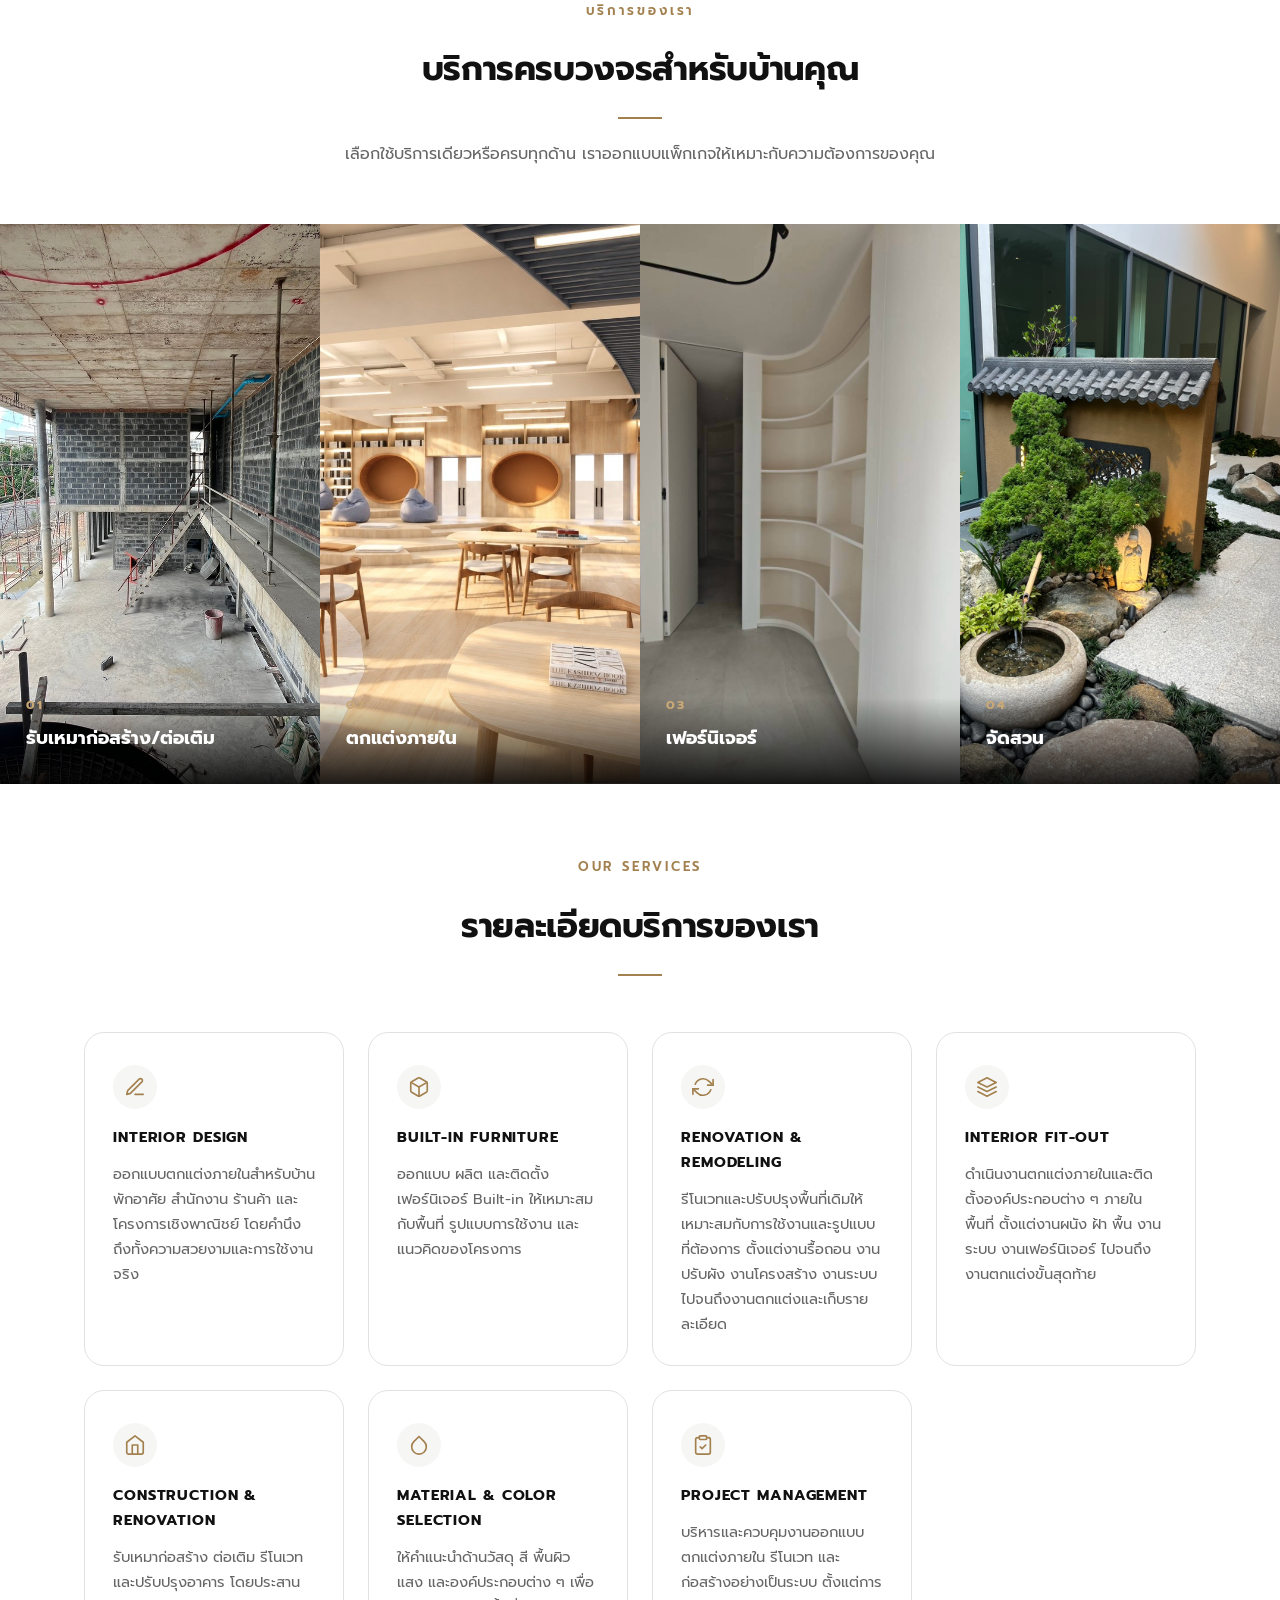
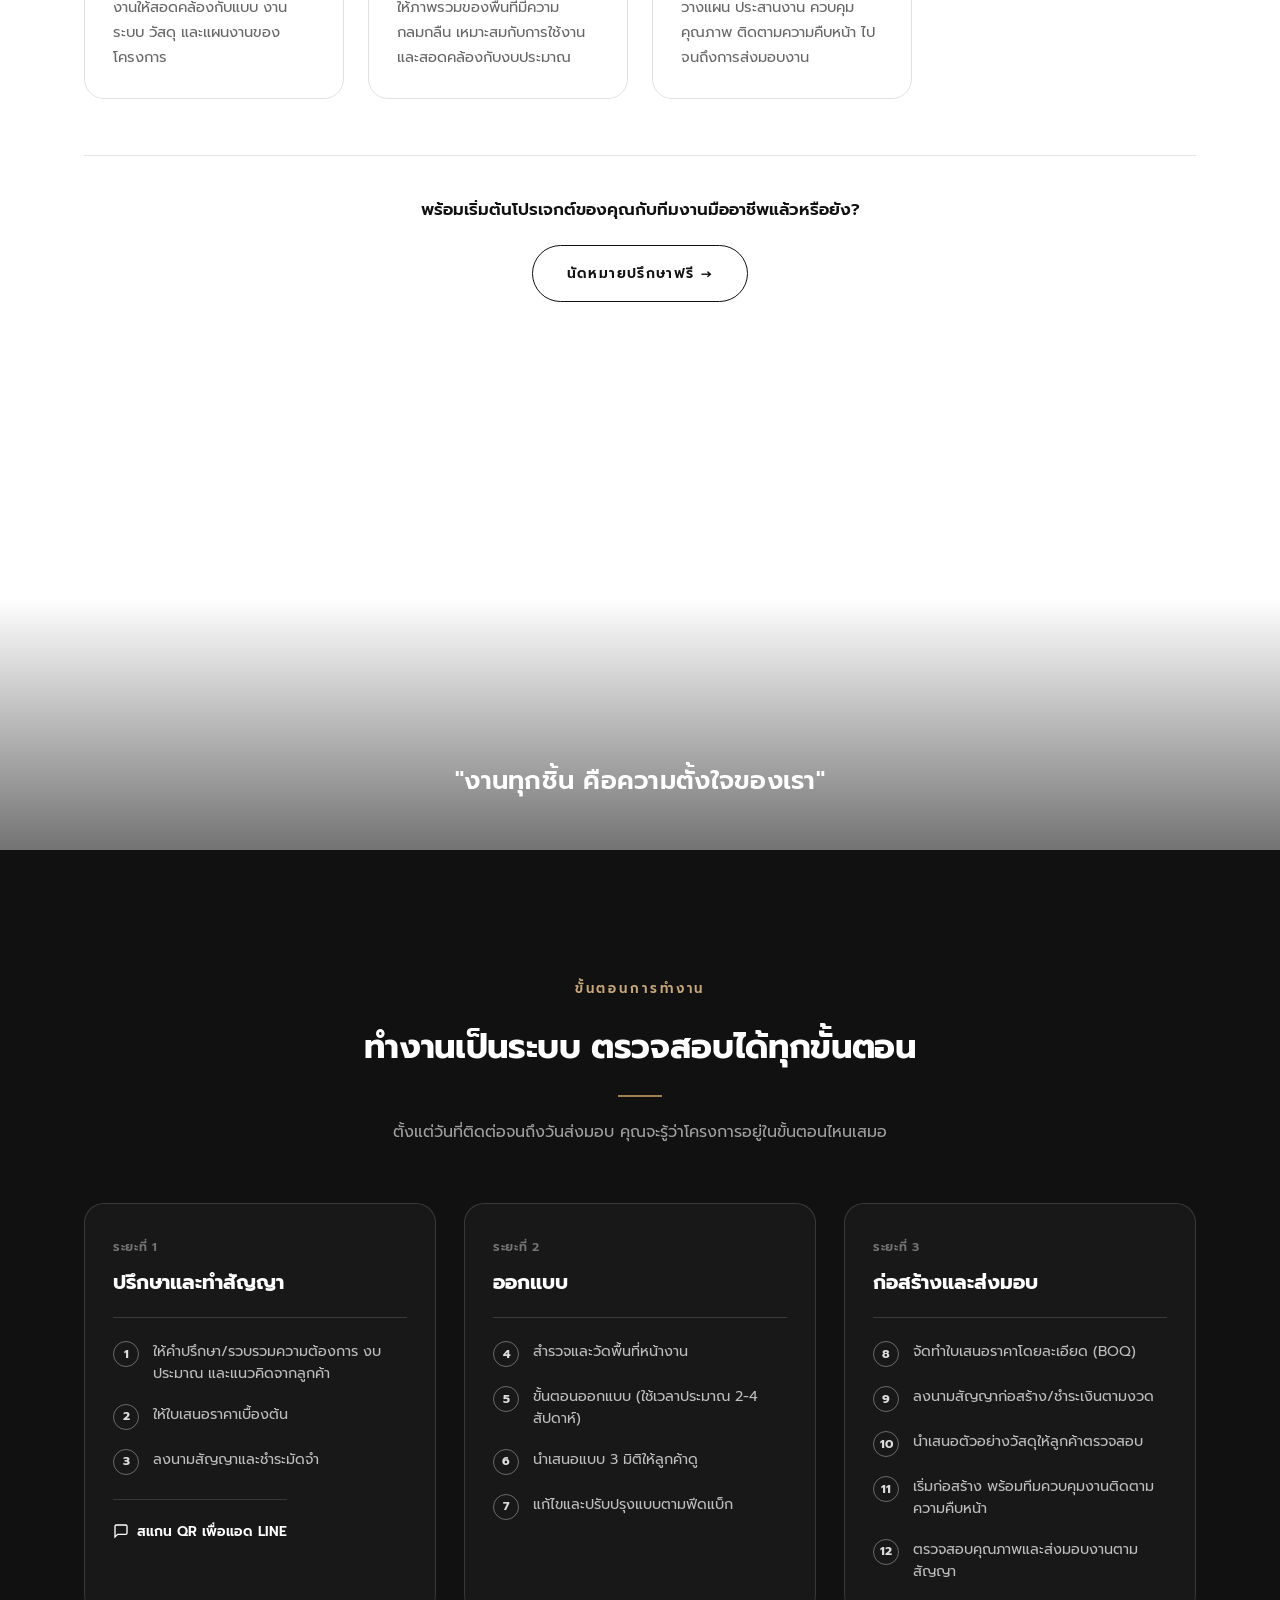
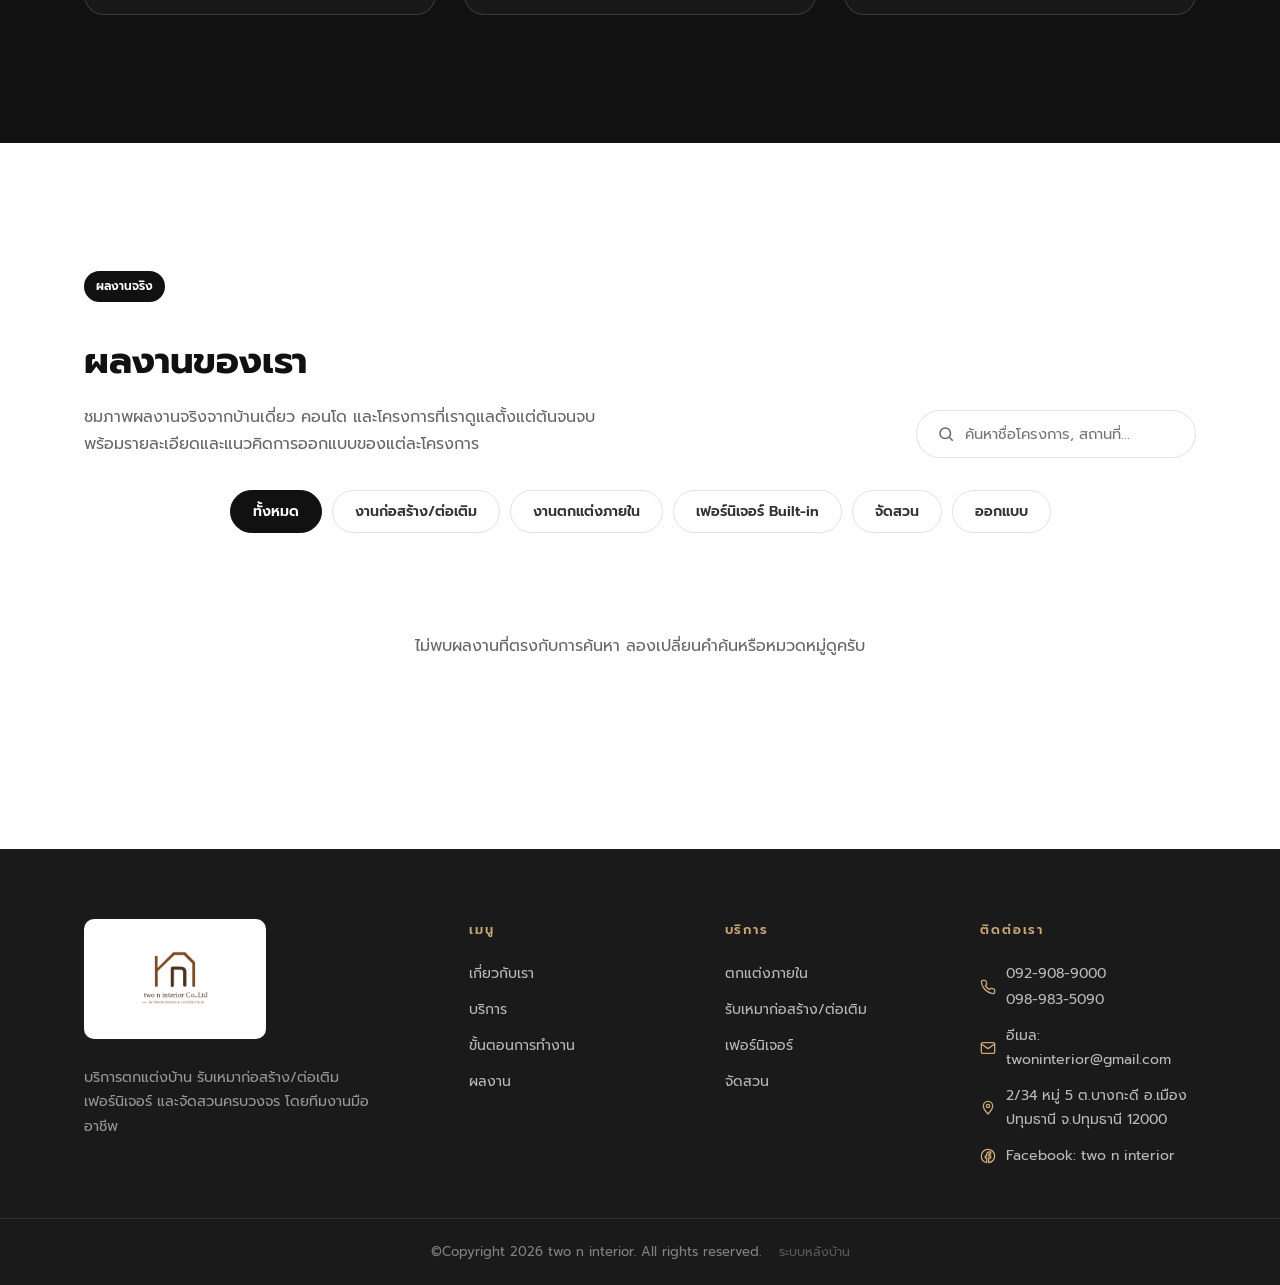
==== commit 55d5da21: "Remove footer QR block and contact modal call button The footer QR card made the footer too tall; re" ====
--- a/index.html
+++ b/index.html
@@ -516,10 +516,6 @@
       <span class="footer__contact-item"><svg viewBox="0 0 24 24"><path d="M4 4h16c1.1 0 2 .9 2 2v12c0 1.1-.9 2-2 2H4c-1.1 0-2-.9-2-2V6c0-1.1.9-2 2-2z"/><polyline points="22,6 12,13 2,6"/></svg>อีเมล: twoninterior@gmail.com</span>
       <span class="footer__contact-item"><svg viewBox="0 0 24 24"><path d="M12 21s7-7.4 7-12a7 7 0 1 0-14 0c0 4.6 7 12 7 12Z"/><circle cx="12" cy="9" r="2.5"/></svg>2/34 หมู่ 5 ต.บางกะดี อ.เมืองปทุมธานี จ.ปทุมธานี 12000</span>
       <a href="https://www.facebook.com/share/1dEomzVr29/" target="_blank" rel="noopener" class="footer__contact-item"><svg viewBox="0 0 24 24" fill="currentColor" stroke="none"><path d="M22 12c0-5.52-4.48-10-10-10S2 6.48 2 12c0 4.84 3.44 8.87 8 9.8V15H8v-3h2V9.5C10 7.57 11.57 6 13.5 6H16v3h-2c-.55 0-1 .45-1 1v2h3v3h-3v6.95c5.05-.5 9-4.76 9-9.95z"/></svg>Facebook: two n interior</a>
-      <div class="footer__line-qr">
-        <img src="images/qrcode/line-qr.jpg" alt="QR Code สำหรับแอด LINE two n interior" loading="lazy">
-        <span>สแกนเพื่อแอด LINE</span>
-      </div>
     </div>
   </div>
   <div class="footer__bottom">
@@ -595,9 +591,6 @@
       <img src="images/qrcode/line-qr.jpg" alt="QR Code สำหรับแอด LINE two n interior" loading="lazy">
       <span>สแกน QR Code เพื่อแอด LINE</span>
     </div>
-    <div class="contact-modal__actions">
-      <a href="tel:0929089000" class="btn btn--outline">โทร 092-908-9000</a>
-    </div>
   </div>
 </div>
 
--- a/css/style.css
+++ b/css/style.css
@@ -1912,19 +1912,11 @@
   color: var(--mid-gray);
 }
 
-.contact-modal__actions {
-  display: flex;
-  gap: 12px;
-  justify-content: center;
-  flex-wrap: wrap;
-}
-
 .contact-modal__qr {
   display: flex;
   flex-direction: column;
   align-items: center;
   gap: 10px;
-  margin-bottom: 22px;
 }
 
 .contact-modal__qr img {
@@ -2068,34 +2060,6 @@
   stroke-width: 2;
   stroke-linecap: round;
   stroke-linejoin: round;
-}
-
-.footer__line-qr {
-  display: flex;
-  align-items: center;
-  gap: 12px;
-  margin-top: 6px;
-  padding: 10px;
-  background: rgba(255, 255, 255, 0.04);
-  border: 1px solid rgba(255, 255, 255, 0.1);
-  border-radius: var(--radius);
-  width: fit-content;
-}
-
-.footer__line-qr img {
-  width: 60px;
-  height: 60px;
-  border-radius: 6px;
-  background: var(--white);
-  padding: 4px;
-  flex-shrink: 0;
-}
-
-.footer__line-qr span {
-  font-size: 0.85rem;
-  color: var(--gold-light);
-  max-width: 110px;
-  line-height: 1.4;
 }
 
 .footer__bottom {
